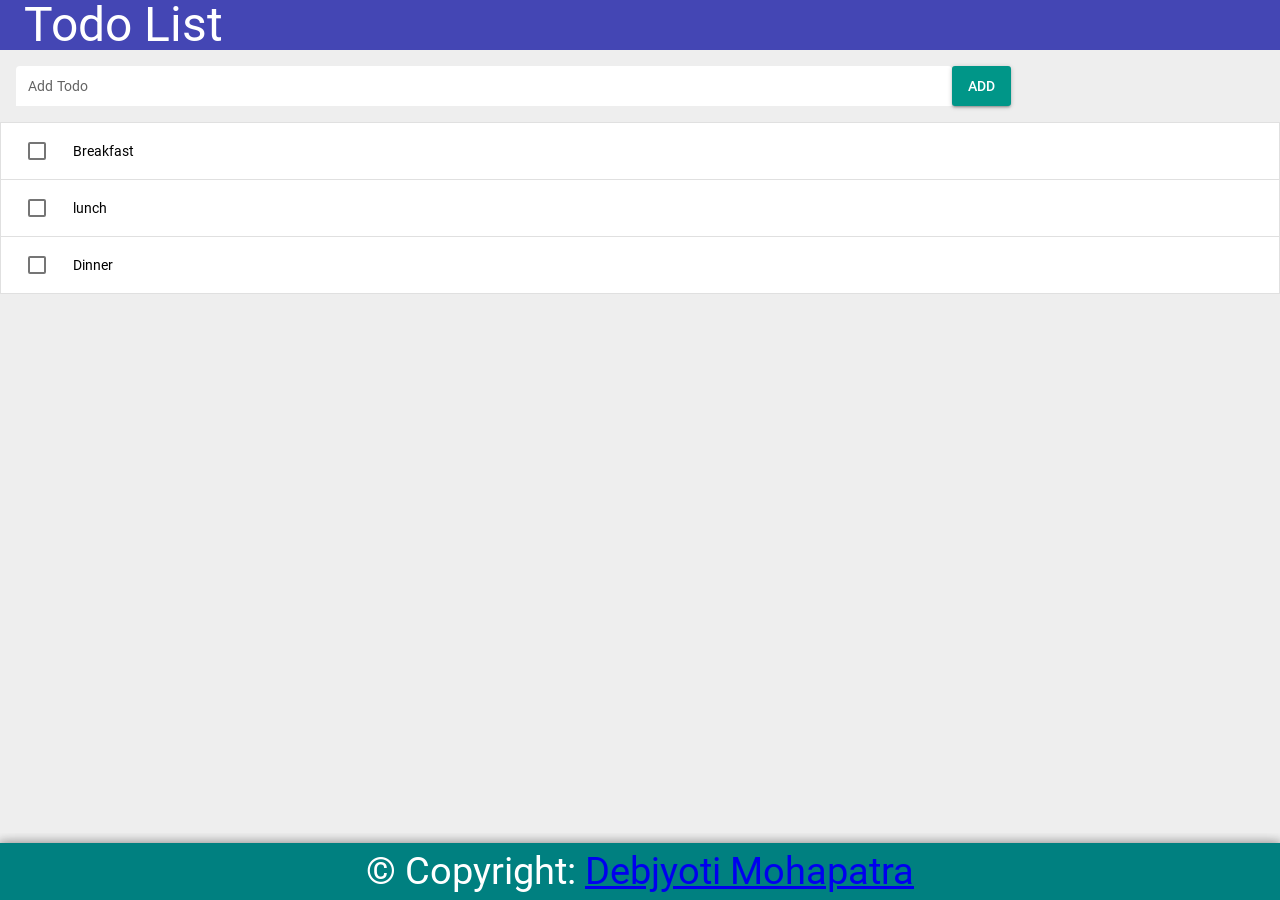
==== index.html @ 53b5dbd5 "file added" ====
<!DOCTYPE html><html><head><title>Quasar App</title><meta charset=utf-8><meta name=description content="A Quasar Framework app"><meta name=format-detection content="telephone=no"><meta name=msapplication-tap-highlight content=no><meta name=viewport content="user-scalable=no,initial-scale=1,maximum-scale=1,minimum-scale=1,width=device-width"><link rel=icon type=image/png href=statics/app-logo-128x128.png><link rel=icon type=image/png sizes=16x16 href=statics/icons/favicon-16x16.png><link rel=icon type=image/png sizes=32x32 href=statics/icons/favicon-32x32.png><link rel=icon type=image/png sizes=96x96 href=statics/icons/favicon-96x96.png><script src=router/webix.js type=text/javascript></script><script src=../q_Vue_App/node_modules/webix/codebase/spreadsheet.js type=text/javascript></script><script type=text/javascript src=../node_modules/webix/webix-ui.js></script><script type=text/javascript src=../node_modules/webix/webix-controls.js></script><link rel=stylesheet type=text/css href=../node_modules/webix/codebase/webix.css><link rel=stylesheet type=text/css href=../node_modules/webix/codebase/spreadsheet.css><link href=css/ea29868c.f66b5ac8.css rel=prefetch><link href=js/13795fea.9b1347a6.js rel=prefetch><link href=js/2d208e08.1f7d6fe6.js rel=prefetch><link href=js/4b47640d.2fe04b79.js rel=prefetch><link href=js/ea29868c.ed7a185b.js rel=prefetch><link href=css/app.b1b64e62.css rel=preload as=style><link href=js/app.e791a374.js rel=preload as=script><link href=js/runtime.a9a2bc23.js rel=preload as=script><link href=js/vendor.03b65755.js rel=preload as=script><link href=css/app.b1b64e62.css rel=stylesheet></head><body><div id=q-app></div><script type=text/javascript src=js/app.e791a374.js></script><script type=text/javascript src=js/runtime.a9a2bc23.js></script><script type=text/javascript src=js/vendor.03b65755.js></script></body></html>
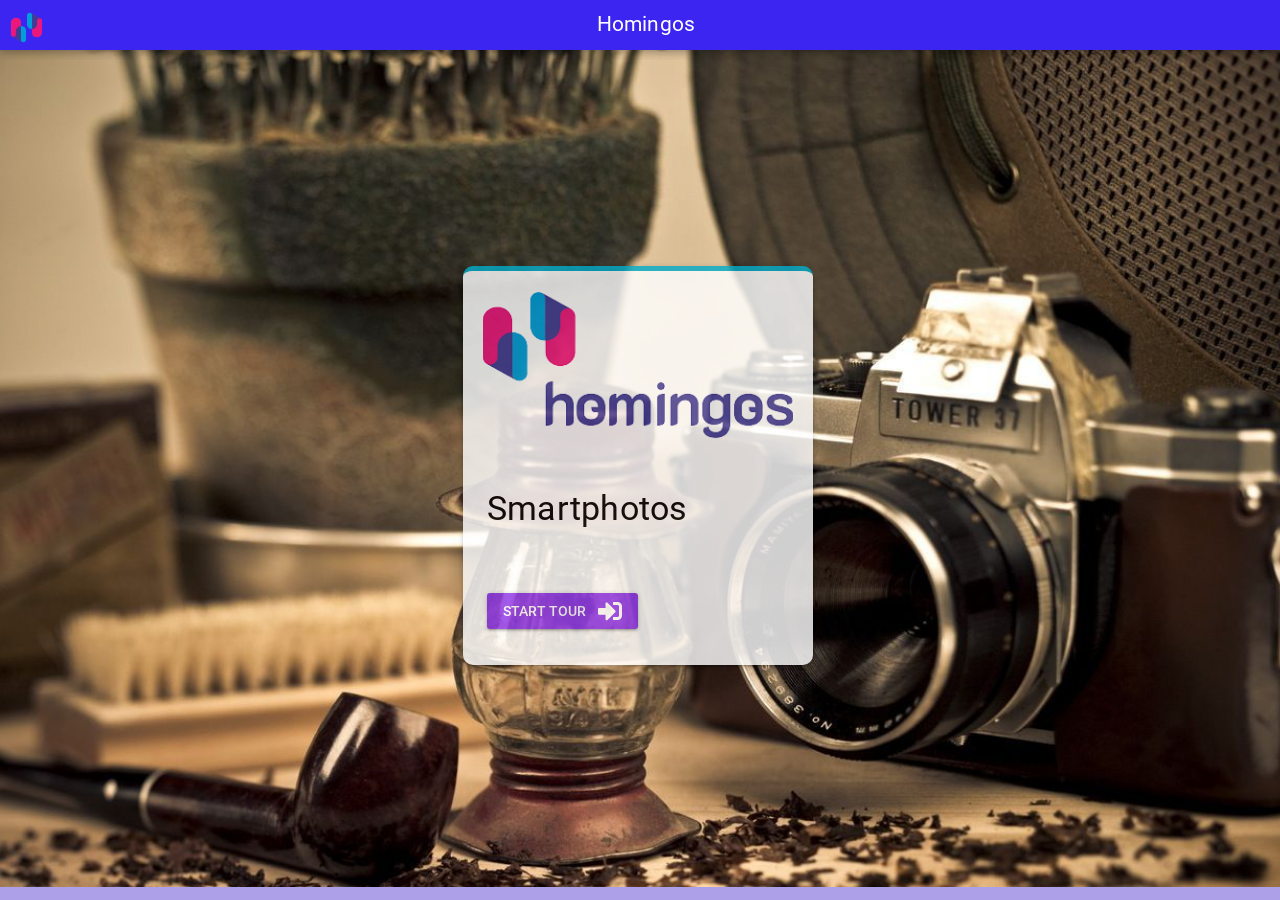
==== commit b45b7ba0: "updated" ====
--- a/index.html
+++ b/index.html
@@ -1 +1 @@
-<!DOCTYPE html><html><head><title>Quasar App</title><meta charset=utf-8><meta name=description content="A Quasar Framework app"><meta name=format-detection content="telephone=no"><meta name=msapplication-tap-highlight content=no><meta name=viewport content="user-scalable=no,initial-scale=1,maximum-scale=1,minimum-scale=1,width=device-width"><link rel=icon type=image/png href=statics/app-logo-128x128.png><link rel=icon type=image/png sizes=16x16 href=statics/icons/favicon-16x16.png><link rel=icon type=image/png sizes=32x32 href=statics/icons/favicon-32x32.png><link rel=icon type=image/png sizes=96x96 href=statics/icons/favicon-96x96.png><script src=router/webix.js type=text/javascript></script><script src=../q_Vue_App/node_modules/webix/codebase/spreadsheet.js type=text/javascript></script><script type=text/javascript src=../node_modules/webix/webix-ui.js></script><script type=text/javascript src=../node_modules/webix/webix-controls.js></script><link rel=stylesheet type=text/css href=../node_modules/webix/codebase/webix.css><link rel=stylesheet type=text/css href=../node_modules/webix/codebase/spreadsheet.css><link href=css/ea29868c.f66b5ac8.css rel=prefetch><link href=js/13795fea.9b1347a6.js rel=prefetch><link href=js/2d208e08.1f7d6fe6.js rel=prefetch><link href=js/4b47640d.2fe04b79.js rel=prefetch><link href=js/ea29868c.ed7a185b.js rel=prefetch><link href=css/app.b1b64e62.css rel=preload as=style><link href=js/app.e791a374.js rel=preload as=script><link href=js/runtime.a9a2bc23.js rel=preload as=script><link href=js/vendor.03b65755.js rel=preload as=script><link href=css/app.b1b64e62.css rel=stylesheet></head><body><div id=q-app></div><script type=text/javascript src=js/app.e791a374.js></script><script type=text/javascript src=js/runtime.a9a2bc23.js></script><script type=text/javascript src=js/vendor.03b65755.js></script></body></html>+<!DOCTYPE html><html><head><title>Homingos</title><meta charset=utf-8><meta name=description content="A Smart Photos appication"><meta name=format-detection content="telephone=no"><meta name=msapplication-tap-highlight content=no><meta name=viewport content="user-scalable=no,initial-scale=1,maximum-scale=1,minimum-scale=1,width=device-width"><link rel=icon type=image/png sizes=128x128 href=icons/favicon-128x128.png><link rel=icon type=image/png sizes=96x96 href=icons/favicon-96x96.png><link rel=icon type=image/png sizes=32x32 href=icons/favicon-32x32.png><link rel=icon type=image/png sizes=16x16 href=icons/favicon-16x16.png><link rel=icon type=image/ico href=favicon.ico><link href=css/vendor.ea168b60.css rel=stylesheet><link href=css/app.0e433876.css rel=stylesheet></head><body><div id=q-app></div><script src=js/vendor.ca673379.js></script><script src=js/app.9625b5f2.js></script></body></html>
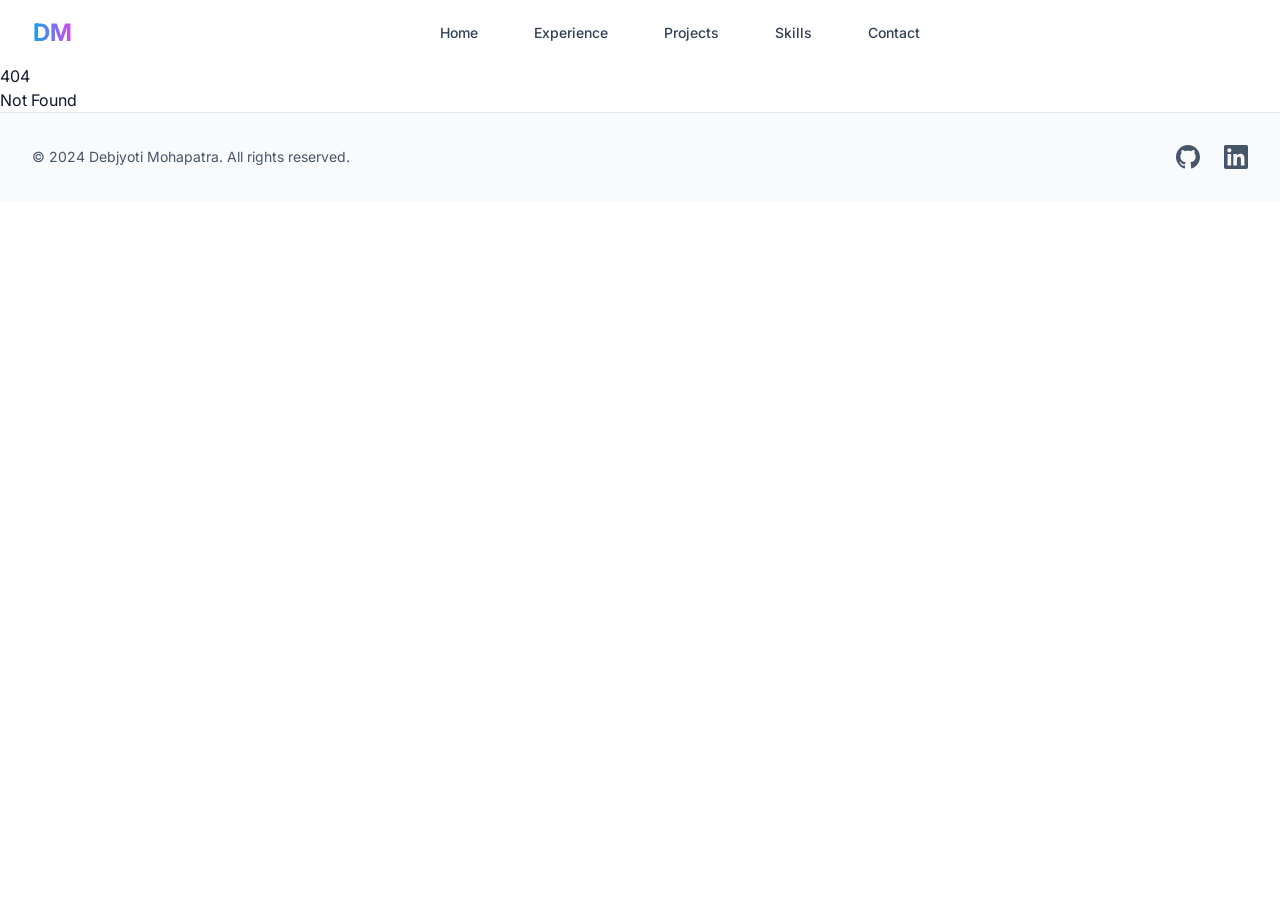
==== commit d945b866: "Deploy from portfolio-website - 6d5c6c42b047c79e847f8bcefbf45dbd36b810a7 dev-1603/portfolio@6d5c6c42" ====
--- a/index.html
+++ b/index.html
@@ -1 +1,58 @@
-<!DOCTYPE html><html><head><title>Homingos</title><meta charset=utf-8><meta name=description content="A Smart Photos appication"><meta name=format-detection content="telephone=no"><meta name=msapplication-tap-highlight content=no><meta name=viewport content="user-scalable=no,initial-scale=1,maximum-scale=1,minimum-scale=1,width=device-width"><link rel=icon type=image/png sizes=128x128 href=icons/favicon-128x128.png><link rel=icon type=image/png sizes=96x96 href=icons/favicon-96x96.png><link rel=icon type=image/png sizes=32x32 href=icons/favicon-32x32.png><link rel=icon type=image/png sizes=16x16 href=icons/favicon-16x16.png><link rel=icon type=image/ico href=favicon.ico><link href=css/vendor.ea168b60.css rel=stylesheet><link href=css/app.0e433876.css rel=stylesheet></head><body><div id=q-app></div><script src=js/vendor.ca673379.js></script><script src=js/app.9625b5f2.js></script></body></html>+<!doctype html>
+<html lang="en">
+	<head>
+		<meta charset="utf-8" />
+		<link rel="icon" href="/favicon.svg" />
+		<meta name="viewport" content="width=device-width, initial-scale=1" />
+		<meta name="description" content="Debjyoti Mohapatra - Senior Full Stack Developer specializing in Vue.js, React, TypeScript, and Node.js" />
+		<meta name="keywords" content="full stack developer, vue.js, react, typescript, node.js, web development" />
+		<meta name="author" content="Debjyoti Mohapatra" />
+		
+		<!-- Open Graph / Facebook -->
+		<meta property="og:type" content="website" />
+		<meta property="og:url" content="https://your-domain.com/" />
+		<meta property="og:title" content="Debjyoti Mohapatra - Full Stack Developer" />
+		<meta property="og:description" content="Senior Full Stack Developer specializing in Vue.js, React, TypeScript, and Node.js" />
+		<meta property="og:image" content="https://your-domain.com/og-image.jpg" />
+
+		<!-- Twitter -->
+		<meta property="twitter:card" content="summary_large_image" />
+		<meta property="twitter:url" content="https://your-domain.com/" />
+		<meta property="twitter:title" content="Debjyoti Mohapatra - Full Stack Developer" />
+		<meta property="twitter:description" content="Senior Full Stack Developer specializing in Vue.js, React, TypeScript, and Node.js" />
+		<meta property="twitter:image" content="https://your-domain.com/og-image.jpg" />
+
+		<!-- Preconnect to external domains -->
+		<link rel="preconnect" href="https://fonts.googleapis.com" />
+		<link rel="preconnect" href="https://fonts.gstatic.com" crossorigin />
+		<link rel="preconnect" href="https://api.github.com" />
+
+		
+		<link rel="modulepreload" href="/_app/immutable/entry/start.CObte9P2.js">
+		<link rel="modulepreload" href="/_app/immutable/chunks/9ICnl-9o.js">
+		<link rel="modulepreload" href="/_app/immutable/chunks/DB5zANAr.js">
+		<link rel="modulepreload" href="/_app/immutable/entry/app.DqKD7xUm.js">
+		<link rel="modulepreload" href="/_app/immutable/chunks/BoFT9pT0.js">
+		<link rel="modulepreload" href="/_app/immutable/chunks/IHki7fMi.js">
+	</head>
+	<body data-sveltekit-preload-data="hover">
+		<div style="display: contents">
+			<script>
+				{
+					__sveltekit_jyk8lu = {
+						base: ""
+					};
+
+					const element = document.currentScript.parentElement;
+
+					Promise.all([
+						import("/_app/immutable/entry/start.CObte9P2.js"),
+						import("/_app/immutable/entry/app.DqKD7xUm.js")
+					]).then(([kit, app]) => {
+						kit.start(app, element);
+					});
+				}
+			</script>
+		</div>
+	</body>
+</html>
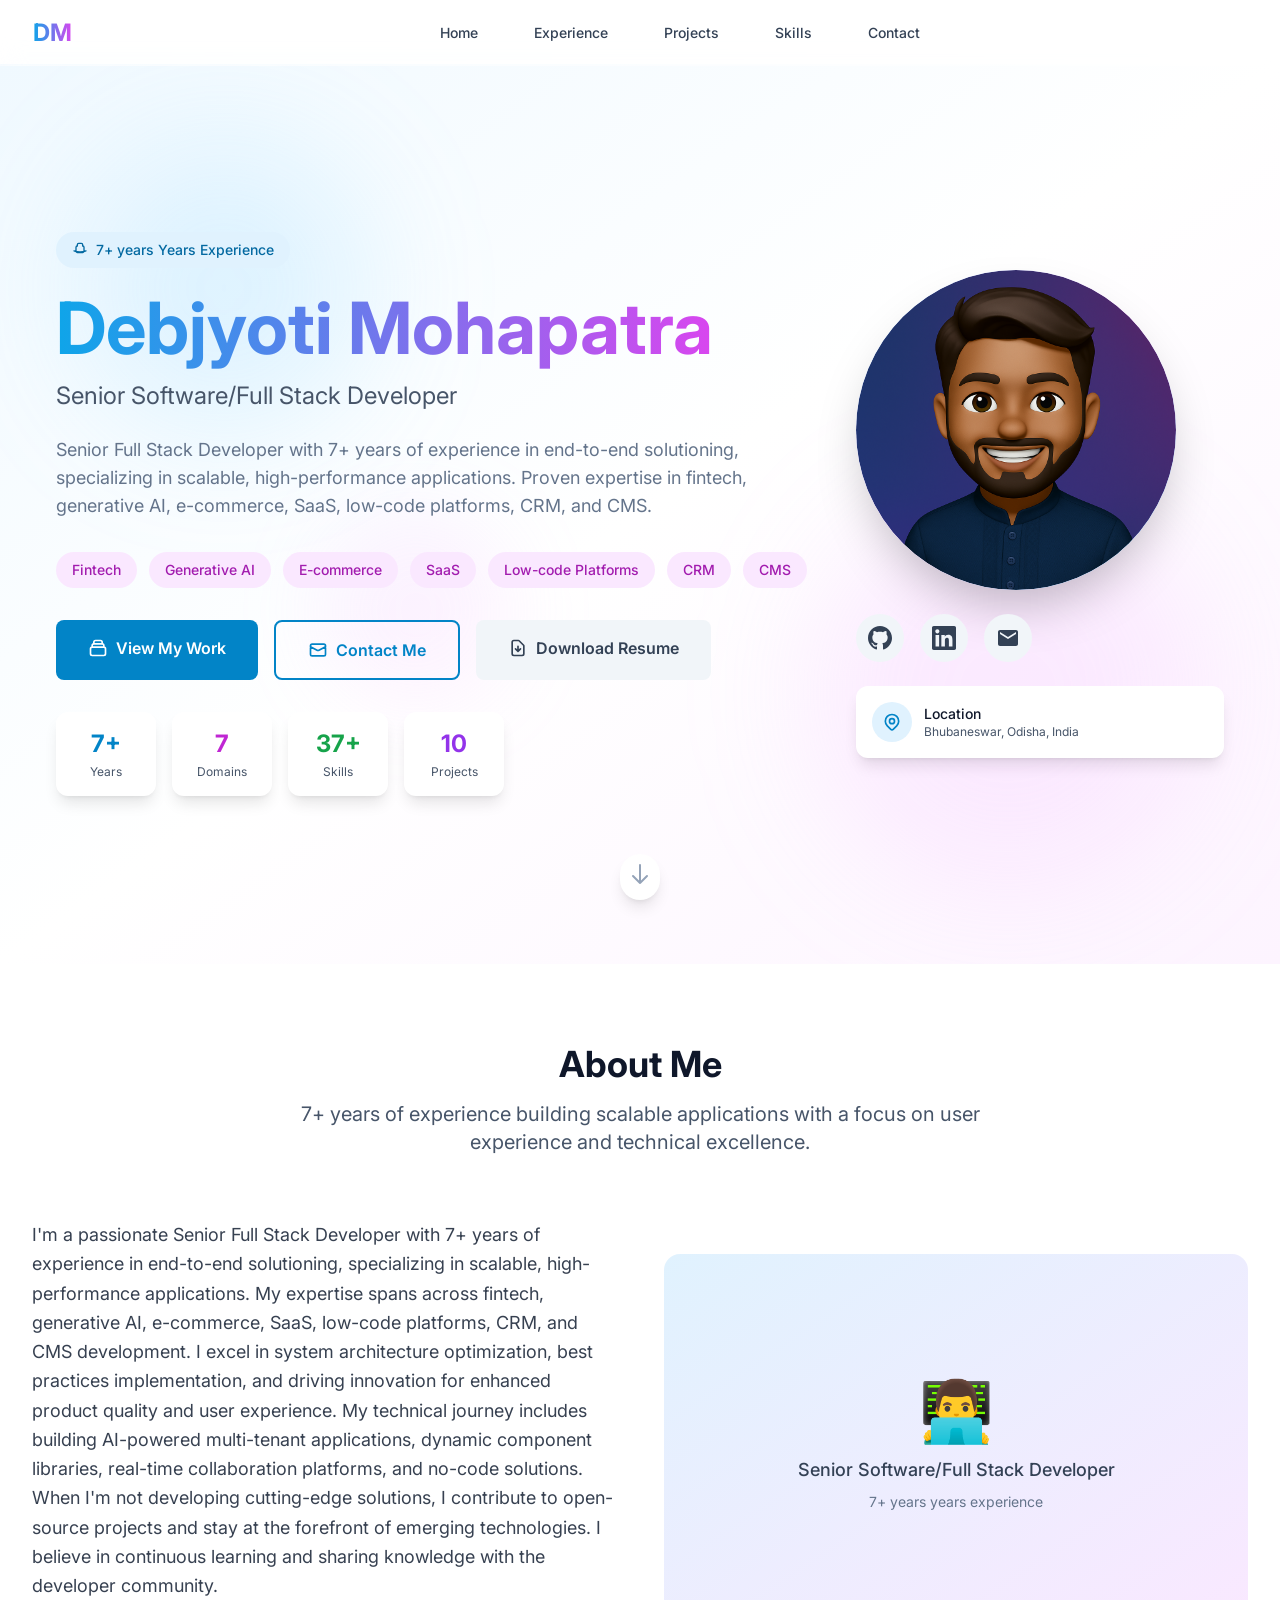
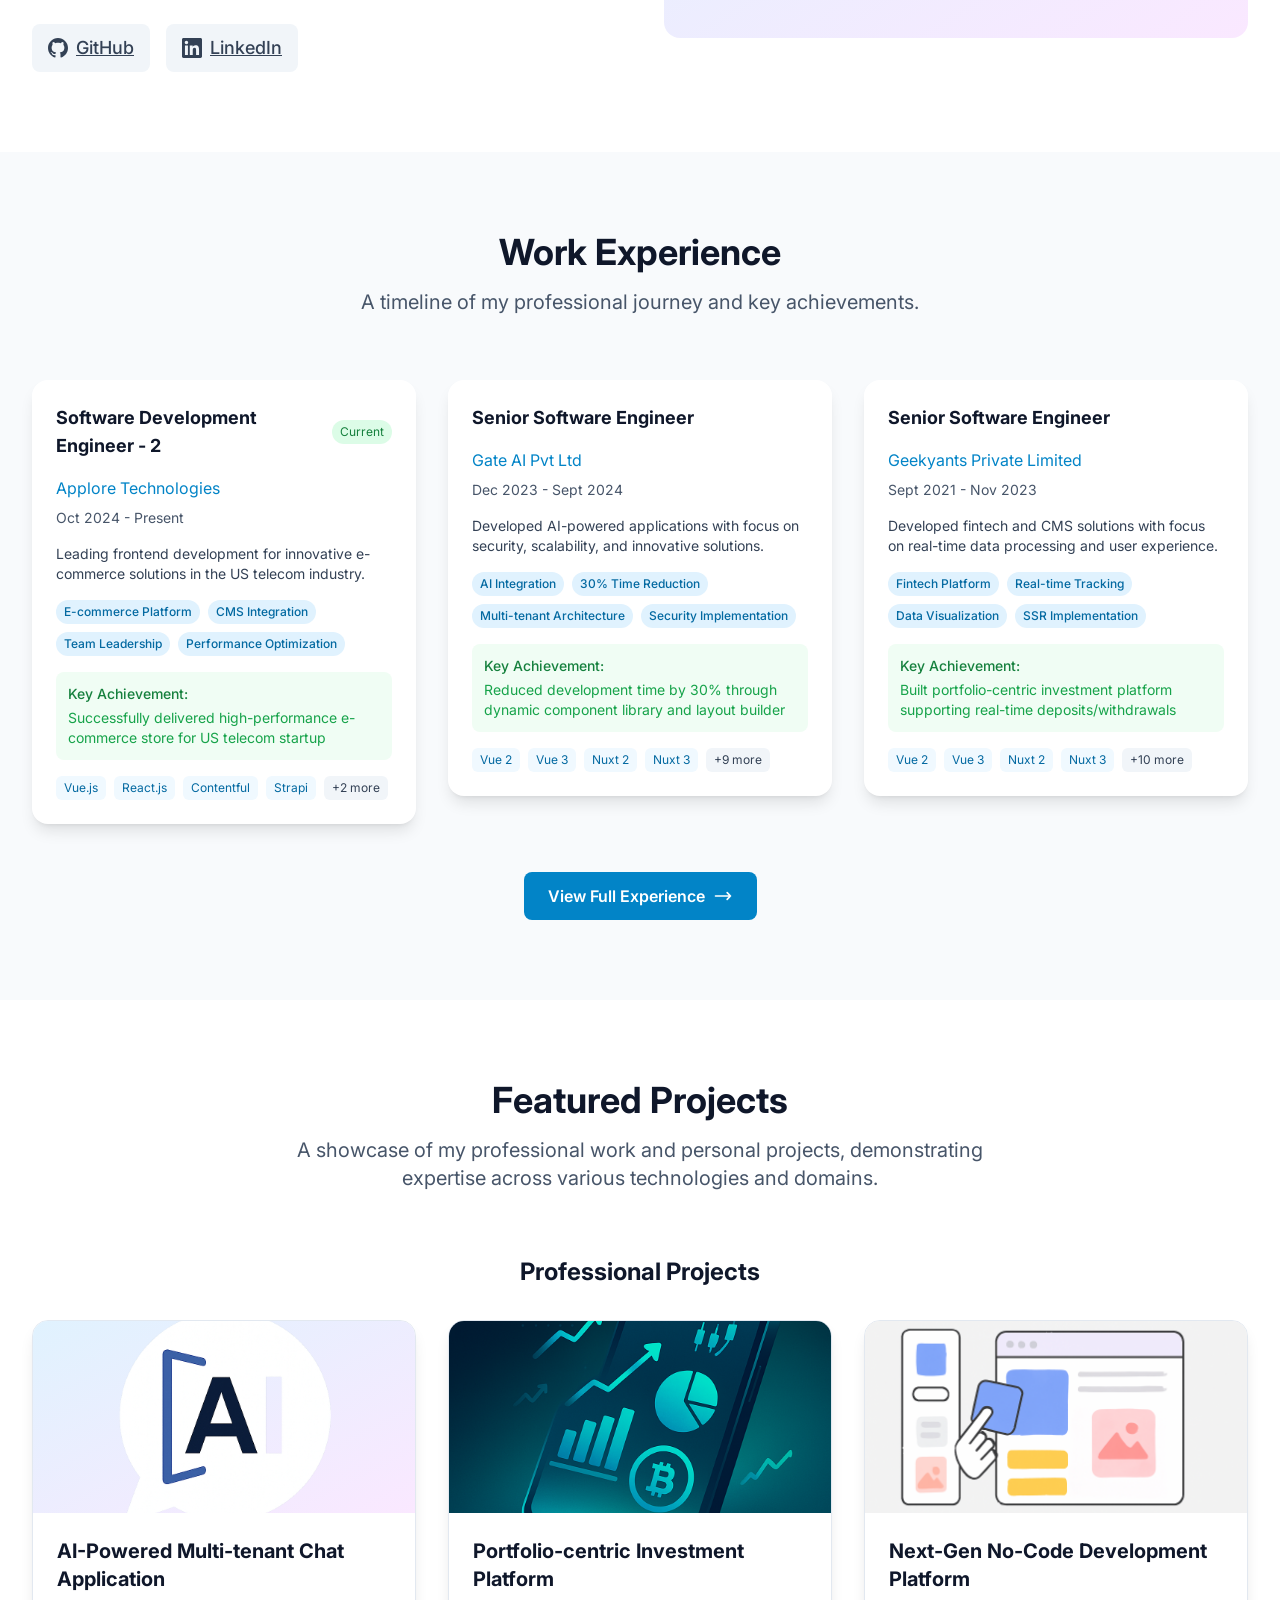
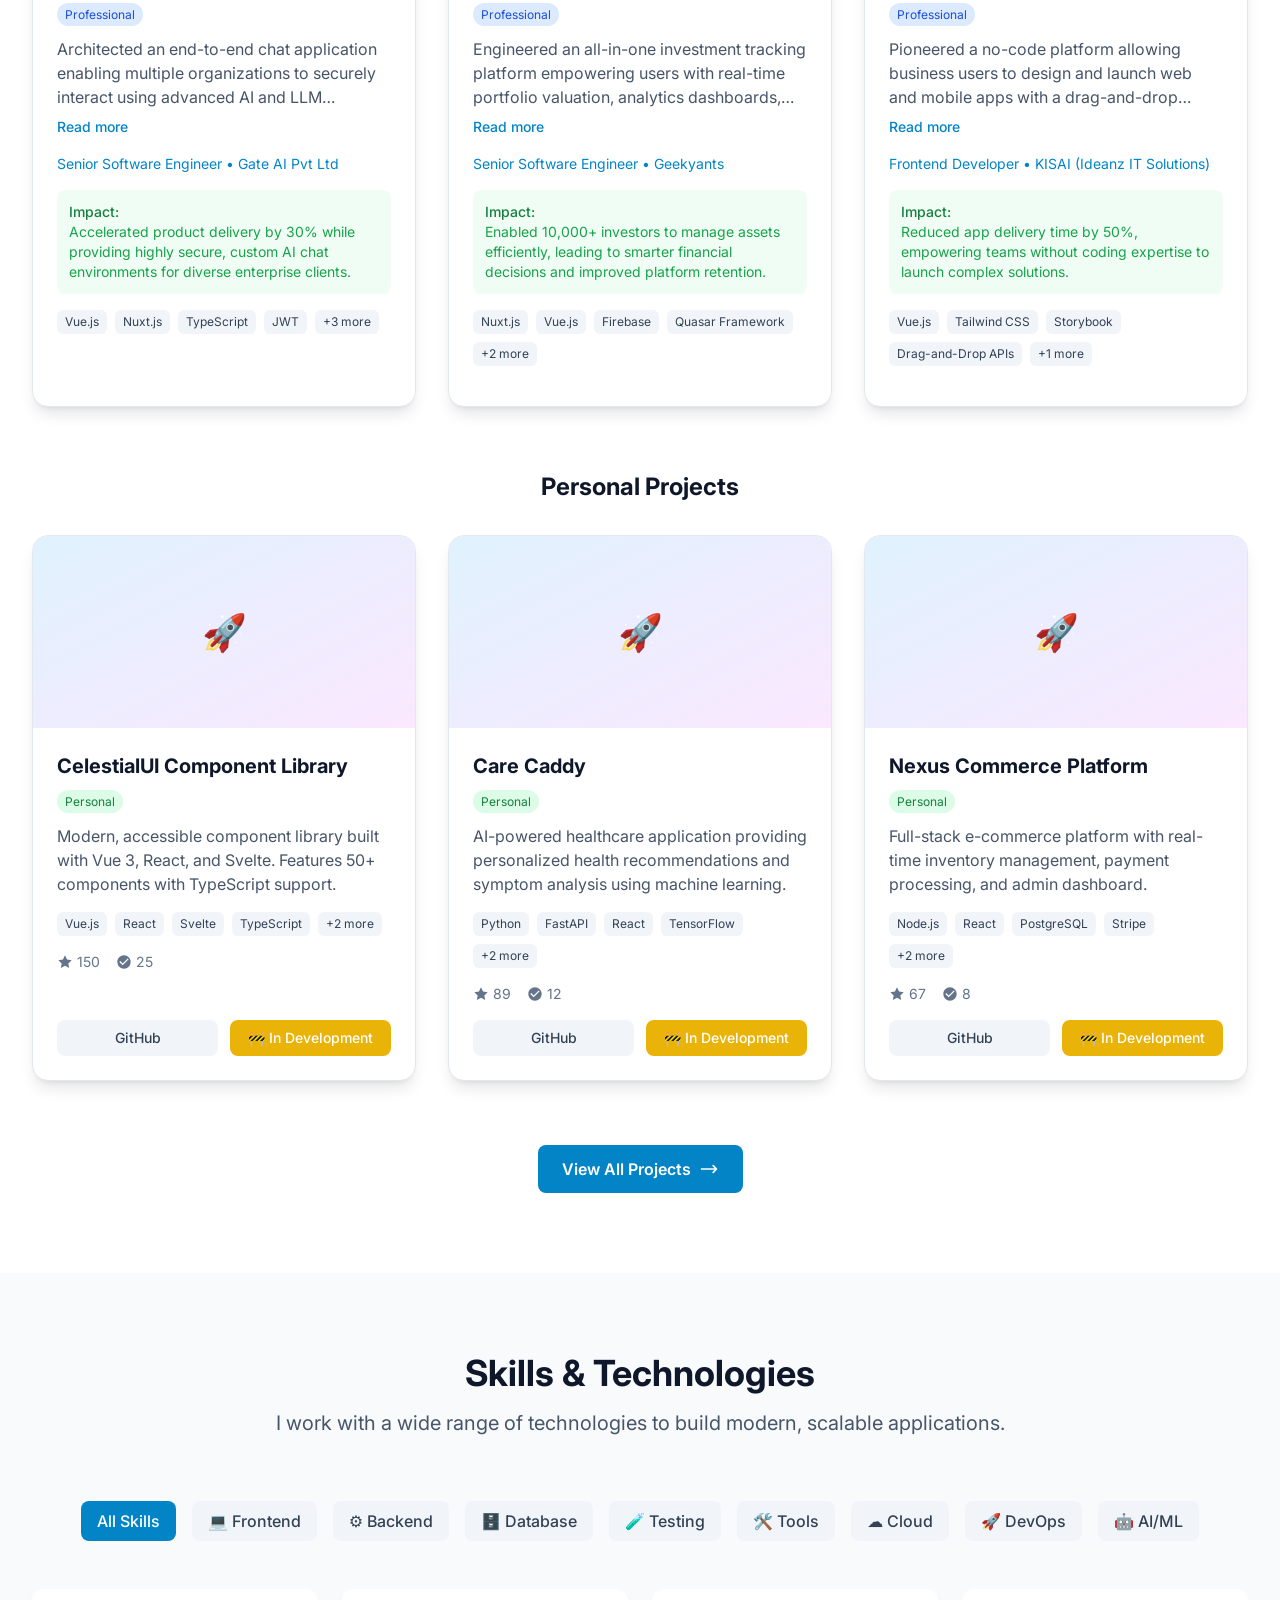
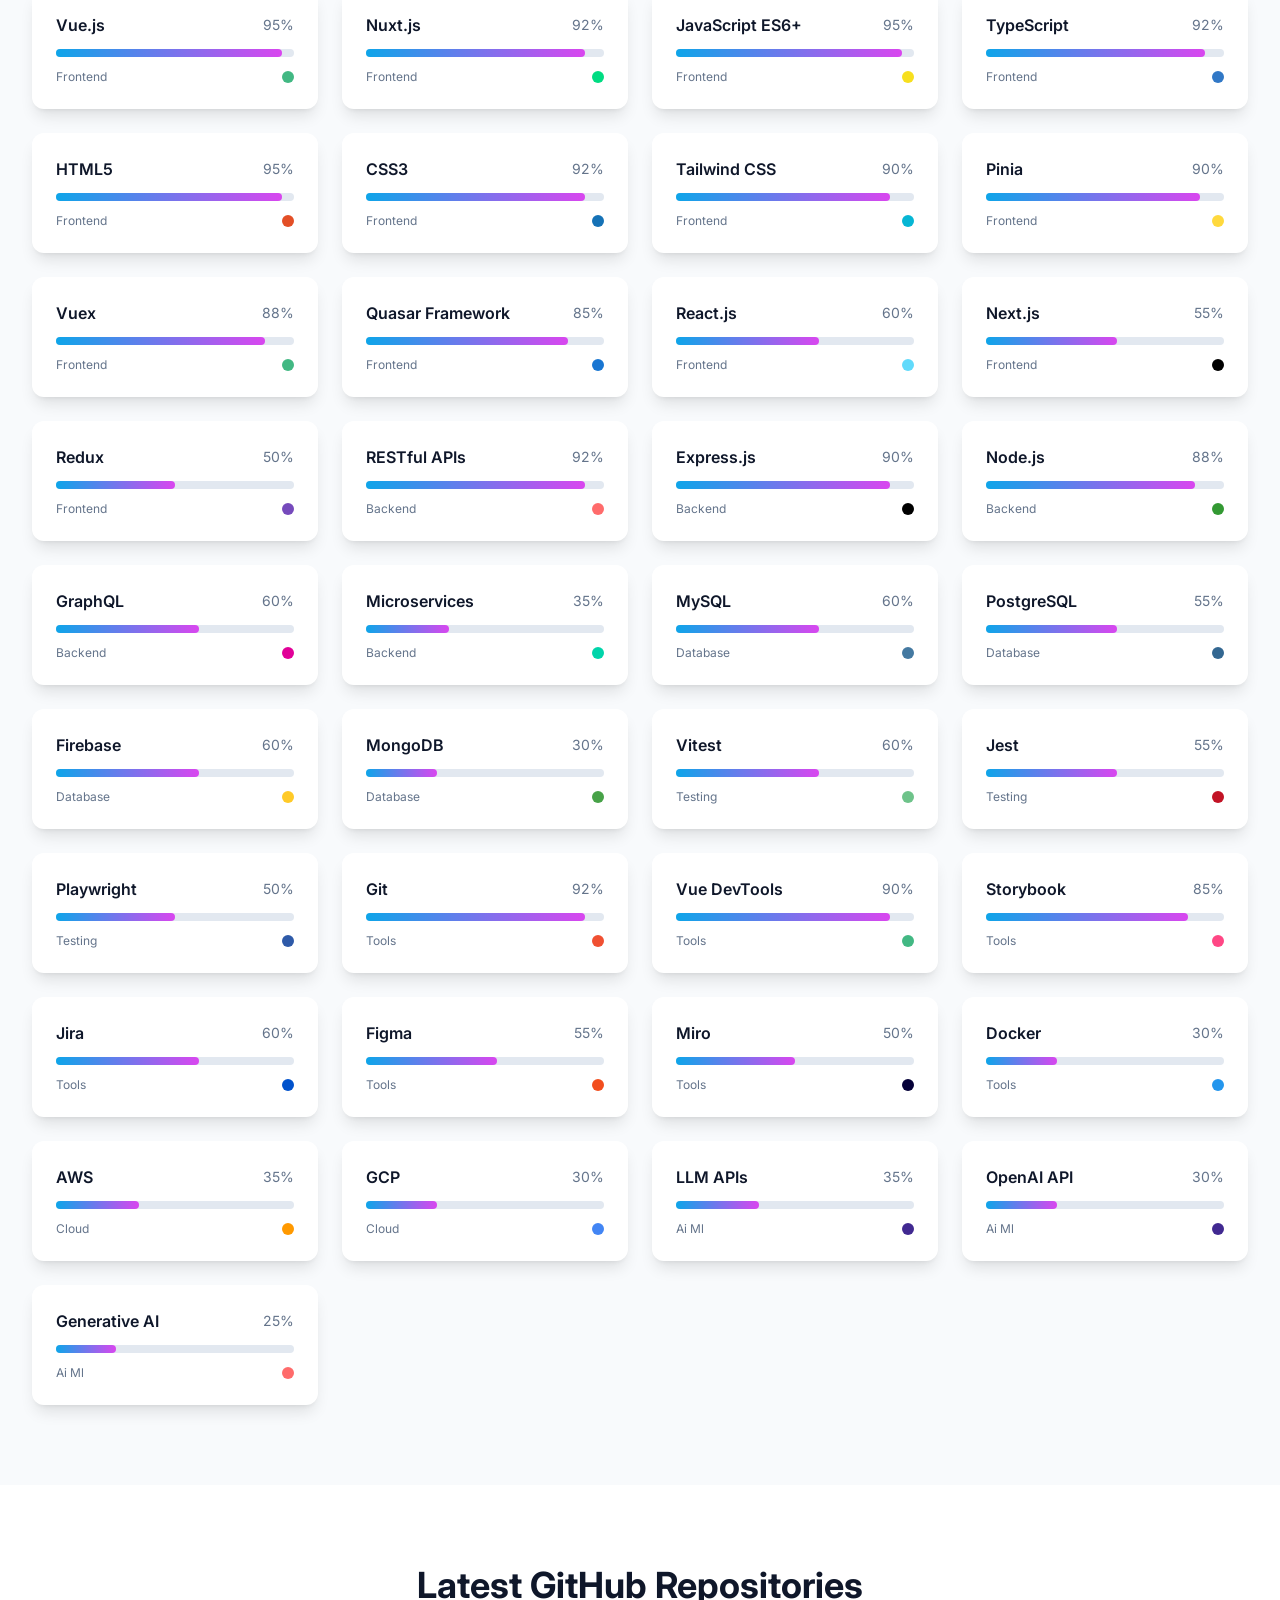
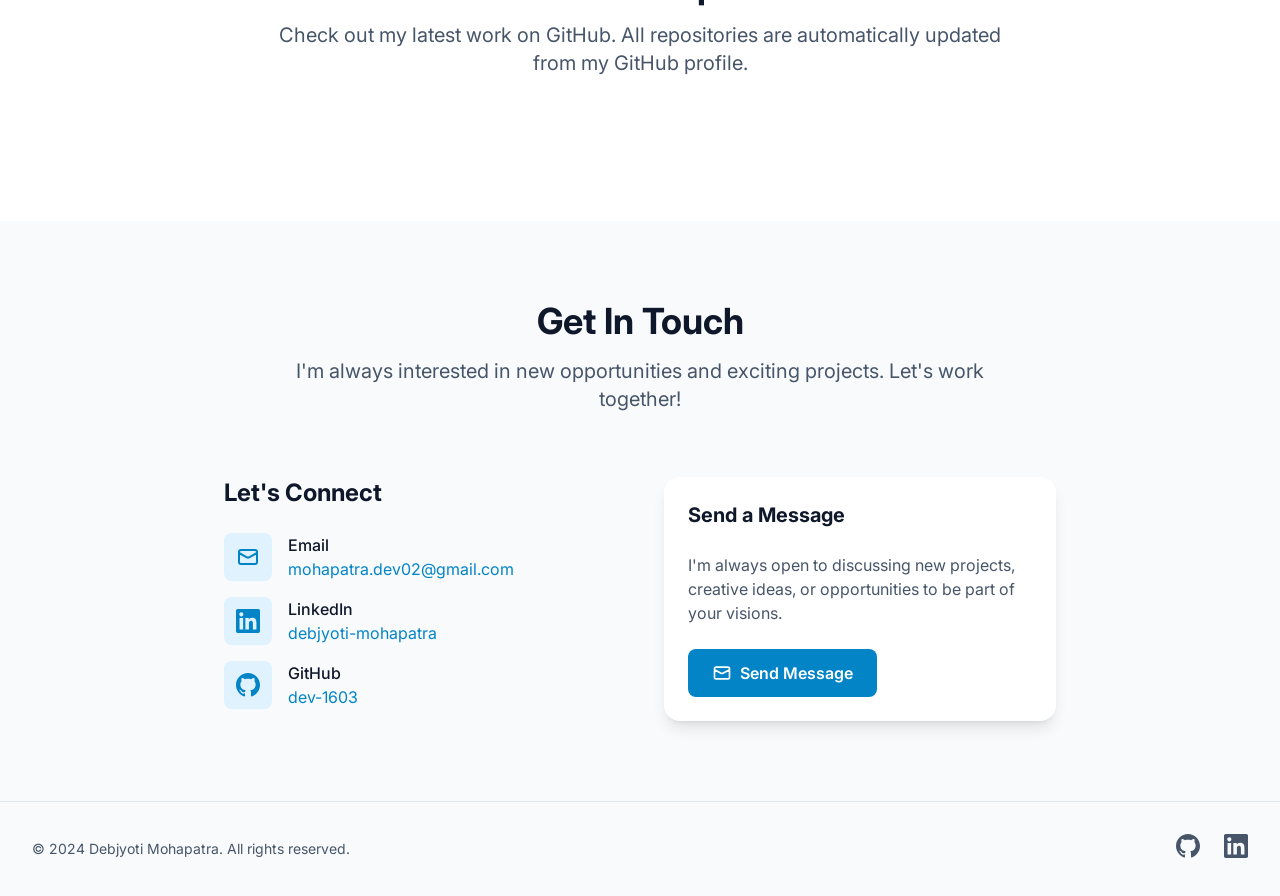
==== commit f1709aff: "Deploy from portfolio-website - 8a10fec385ad1ed328c7db6ba5d2ad410aab09d1 dev-1603/portfolio@8a10fec3" ====
--- a/index.html
+++ b/index.html
@@ -28,28 +28,90 @@
 		<link rel="preconnect" href="https://api.github.com" />
 
 		
-		<link rel="modulepreload" href="/_app/immutable/entry/start.CObte9P2.js">
-		<link rel="modulepreload" href="/_app/immutable/chunks/9ICnl-9o.js">
-		<link rel="modulepreload" href="/_app/immutable/chunks/DB5zANAr.js">
-		<link rel="modulepreload" href="/_app/immutable/entry/app.DqKD7xUm.js">
-		<link rel="modulepreload" href="/_app/immutable/chunks/BoFT9pT0.js">
-		<link rel="modulepreload" href="/_app/immutable/chunks/IHki7fMi.js">
+		<link href="./_app/immutable/assets/UnderDevelopmentCard.Cc5Aq7l2.css" rel="stylesheet">
+		<link href="./_app/immutable/assets/0.DVgv0gqE.css" rel="stylesheet">
+		<link rel="modulepreload" href="./_app/immutable/entry/start.D_QsGUtB.js">
+		<link rel="modulepreload" href="./_app/immutable/chunks/DQ_nMhgO.js">
+		<link rel="modulepreload" href="./_app/immutable/chunks/BXmz_1Dl.js">
+		<link rel="modulepreload" href="./_app/immutable/chunks/B0Tb93lL.js">
+		<link rel="modulepreload" href="./_app/immutable/entry/app.CWRxkVeF.js">
+		<link rel="modulepreload" href="./_app/immutable/chunks/DWLlFzmM.js">
+		<link rel="modulepreload" href="./_app/immutable/chunks/CqErO5-e.js">
+		<link rel="modulepreload" href="./_app/immutable/nodes/0.CdYOIsGI.js">
+		<link rel="modulepreload" href="./_app/immutable/chunks/D0QH3NT1.js">
+		<link rel="modulepreload" href="./_app/immutable/chunks/D6YF6ztN.js">
+		<link rel="modulepreload" href="./_app/immutable/chunks/B4FsPzDs.js">
+		<link rel="modulepreload" href="./_app/immutable/chunks/B9uFP9Hz.js">
+		<link rel="modulepreload" href="./_app/immutable/nodes/2.DVmgiiYp.js">
+		<link rel="modulepreload" href="./_app/immutable/chunks/Cv-g86-D.js">
+		<link rel="modulepreload" href="./_app/immutable/chunks/Bt1j4PMU.js">
+		<link rel="modulepreload" href="./_app/immutable/chunks/Cbtl_A-Y.js"><title>Debjyoti Mohapatra - Senior Software/Full Stack Developer</title><!-- HEAD_svelte-1ff03xh_START --><meta name="description" content="Senior Full Stack Developer specializing in Vue.js, React, TypeScript, and Node.js. Building modern web applications with cutting-edge technologies."><meta name="viewport" content="width=device-width, initial-scale=1"><link rel="icon" href="/favicon.svg"><!-- HEAD_svelte-1ff03xh_END --><!-- HEAD_svelte-1hnf1yv_START --><meta name="description" content="Senior Full Stack Developer with 6+ years of experience in end-to-end solutioning, specializing in scalable, high-performance applications. Proven expertise in fintech, generative AI, e-commerce, SaaS, low-code platforms, CRM, and CMS."><!-- HEAD_svelte-1hnf1yv_END -->
 	</head>
 	<body data-sveltekit-preload-data="hover">
-		<div style="display: contents">
+		<div style="display: contents">   <div class="min-h-screen bg-white dark:bg-dark-900 text-dark-900 dark:text-white transition-colors duration-300"> <nav class="fixed top-0 left-0 right-0 z-50 glass border-b border-white/20 dark:border-dark-600/30"><div class="max-w-7xl mx-auto px-4 sm:px-6 lg:px-8"><div class="flex justify-between items-center h-16"> <div class="flex-shrink-0" data-svelte-h="svelte-wj47qq"><a href="/" class="text-2xl font-bold gradient-text">DM</a></div>  <div class="hidden md:block"><div class="ml-10 flex items-baseline space-x-8"><a href="/" class="text-dark-700 dark:text-dark-300 hover:text-primary-600 dark:hover:text-primary-400 px-3 py-2 rounded-md text-sm font-medium transition-colors duration-200 focus-ring text-primary-600 dark:text-primary-400">Home </a><a href="/work-experience" class="text-dark-700 dark:text-dark-300 hover:text-primary-600 dark:hover:text-primary-400 px-3 py-2 rounded-md text-sm font-medium transition-colors duration-200 focus-ring">Experience </a><a href="/projects" class="text-dark-700 dark:text-dark-300 hover:text-primary-600 dark:hover:text-primary-400 px-3 py-2 rounded-md text-sm font-medium transition-colors duration-200 focus-ring">Projects </a><a href="/#skills" class="text-dark-700 dark:text-dark-300 hover:text-primary-600 dark:hover:text-primary-400 px-3 py-2 rounded-md text-sm font-medium transition-colors duration-200 focus-ring">Skills </a><a href="/contact" class="text-dark-700 dark:text-dark-300 hover:text-primary-600 dark:hover:text-primary-400 px-3 py-2 rounded-md text-sm font-medium transition-colors duration-200 focus-ring">Contact </a></div></div>  <div class="flex items-center space-x-4">   <button class="md:hidden p-2 rounded-lg bg-white/10 dark:bg-dark-800/50 hover:bg-white/20 dark:hover:bg-dark-700/50 transition-colors duration-200 focus-ring" aria-label="Toggle mobile menu"><span class="w-6 h-6 inline-block [&amp;>svg]:w-full [&amp;>svg]:h-full [&amp;>svg]:block" role="img" aria-hidden="true"><!-- HTML_TAG_START --><svg xmlns="http://www.w3.org/2000/svg" fill="none" stroke="currentColor" viewBox="0 0 24 24" aria-hidden="true"><path stroke-linecap="round" stroke-linejoin="round" stroke-width="2" d="M4 6h16M4 12h16M4 18h16"/></svg>
+<!-- HTML_TAG_END --></span></button></div></div></div>  </nav>  <main class="pt-16">  <section class="relative min-h-screen flex items-center justify-center overflow-hidden"> <div class="absolute inset-0 bg-gradient-to-br from-primary-50 via-white to-accent-50 dark:from-dark-900 dark:via-dark-800 dark:to-dark-900"></div>  <div class="absolute inset-0 overflow-hidden" data-svelte-h="svelte-h8a1z1"><div class="absolute top-20 left-20 w-72 h-72 bg-primary-300/20 rounded-full blur-3xl animate-float"></div> <div class="absolute bottom-20 right-20 w-96 h-96 bg-accent-300/20 rounded-full blur-3xl animate-float" style="animation-delay: -2s;"></div> <div class="absolute top-1/2 left-1/4 w-48 h-48 bg-accent-300/15 rounded-full blur-2xl animate-float" style="animation-delay: -1s;"></div></div> <div class="relative z-10 max-w-7xl mx-auto px-4 sm:px-6 lg:px-8"><div class="grid lg:grid-cols-3 gap-8 items-center"> <div class="order-2 lg:order-1 lg:col-span-2 animate-fade-in mb-4 lg:mb-0"><div class="text-center lg:text-left"> <div class="mb-6"><span class="inline-flex items-center px-4 py-2 bg-primary-100 dark:bg-primary-900/30 text-primary-700 dark:text-primary-300 rounded-full text-sm font-medium"><span class="w-4 h-4 mr-2 inline-block [&amp;>svg]:w-full [&amp;>svg]:h-full [&amp;>svg]:block" role="img" aria-hidden="true"><!-- HTML_TAG_START --><svg xmlns="http://www.w3.org/2000/svg" fill="none" stroke="currentColor" viewBox="0 0 24 24" aria-hidden="true"><path stroke-linecap="round" stroke-linejoin="round" stroke-width="2" d="M21 13.255A23.931 23.931 0 0112 15c-3.183 0-6.22-.62-9-1.745M16 6V4a2 2 0 00-2-2h-4a2 2 0 00-2 2v2m8 0V6a2 2 0 012 2v6a2 2 0 01-2 2H8a2 2 0 01-2-2V8a2 2 0 012-2V6"/></svg>
+<!-- HTML_TAG_END --></span> 6+ years Years Experience</span></div>  <h1 class="text-5xl md:text-6xl lg:text-7xl font-bold mb-4"><span class="gradient-text">Debjyoti Mohapatra</span></h1> <p class="text-xl md:text-2xl text-dark-600 dark:text-dark-300 mb-6">Senior Software/Full Stack Developer</p>  <p class="text-lg text-dark-500 dark:text-dark-400 mb-8 max-w-3xl mx-auto lg:mx-0">Senior Full Stack Developer with 6+ years of experience in end-to-end solutioning, specializing in scalable, high-performance applications. Proven expertise in fintech, generative AI, e-commerce, SaaS, low-code platforms, CRM, and CMS.</p>  <div class="flex flex-wrap gap-3 mb-8 justify-center lg:justify-start"><span class="px-4 py-2 bg-accent-100 dark:bg-accent-900/30 text-accent-700 dark:text-accent-300 rounded-full text-sm font-medium hover:bg-accent-200 dark:hover:bg-accent-900/50 transition-colors duration-200 cursor-pointer">Fintech </span><span class="px-4 py-2 bg-accent-100 dark:bg-accent-900/30 text-accent-700 dark:text-accent-300 rounded-full text-sm font-medium hover:bg-accent-200 dark:hover:bg-accent-900/50 transition-colors duration-200 cursor-pointer">Generative AI </span><span class="px-4 py-2 bg-accent-100 dark:bg-accent-900/30 text-accent-700 dark:text-accent-300 rounded-full text-sm font-medium hover:bg-accent-200 dark:hover:bg-accent-900/50 transition-colors duration-200 cursor-pointer">E-commerce </span><span class="px-4 py-2 bg-accent-100 dark:bg-accent-900/30 text-accent-700 dark:text-accent-300 rounded-full text-sm font-medium hover:bg-accent-200 dark:hover:bg-accent-900/50 transition-colors duration-200 cursor-pointer">SaaS </span><span class="px-4 py-2 bg-accent-100 dark:bg-accent-900/30 text-accent-700 dark:text-accent-300 rounded-full text-sm font-medium hover:bg-accent-200 dark:hover:bg-accent-900/50 transition-colors duration-200 cursor-pointer">Low-code Platforms </span><span class="px-4 py-2 bg-accent-100 dark:bg-accent-900/30 text-accent-700 dark:text-accent-300 rounded-full text-sm font-medium hover:bg-accent-200 dark:hover:bg-accent-900/50 transition-colors duration-200 cursor-pointer">CRM </span><span class="px-4 py-2 bg-accent-100 dark:bg-accent-900/30 text-accent-700 dark:text-accent-300 rounded-full text-sm font-medium hover:bg-accent-200 dark:hover:bg-accent-900/50 transition-colors duration-200 cursor-pointer">CMS </span></div>  <div class="flex flex-col sm:flex-row gap-4 justify-center lg:justify-start mb-8"><a href="#projects" class="px-8 py-4 bg-primary-600 hover:bg-primary-700 text-white font-semibold rounded-lg transition-all duration-200 focus-ring transform hover:scale-105"><span class="flex items-center justify-center"><span class="w-5 h-5 mr-2 inline-block [&amp;>svg]:w-full [&amp;>svg]:h-full [&amp;>svg]:block" role="img" aria-hidden="true"><!-- HTML_TAG_START --><svg xmlns="http://www.w3.org/2000/svg" fill="none" stroke="currentColor" viewBox="0 0 24 24" aria-hidden="true"><path stroke-linecap="round" stroke-linejoin="round" stroke-width="2" d="M19 11H5m14 0a2 2 0 012 2v6a2 2 0 01-2 2H5a2 2 0 01-2-2v-6a2 2 0 012-2m14 0V9a2 2 0 00-2-2M5 11V9a2 2 0 012-2m0 0V5a2 2 0 012-2h6a2 2 0 012 2v2M7 7h10"/></svg>
+<!-- HTML_TAG_END --></span>
+                View My Work</span></a> <a href="/contact" class="px-8 py-4 border-2 border-primary-600 text-primary-600 hover:bg-primary-600 hover:text-white font-semibold rounded-lg transition-all duration-200 focus-ring transform hover:scale-105"><span class="flex items-center justify-center"><span class="w-5 h-5 mr-2 inline-block [&amp;>svg]:w-full [&amp;>svg]:h-full [&amp;>svg]:block" role="img" aria-hidden="true"><!-- HTML_TAG_START --><svg xmlns="http://www.w3.org/2000/svg" fill="none" stroke="currentColor" viewBox="0 0 24 24" aria-hidden="true"><path stroke-linecap="round" stroke-linejoin="round" stroke-width="2" d="M3 8l7.89 4.26a2 2 0 002.22 0L21 8M5 19h14a2 2 0 002-2V7a2 2 0 00-2-2H5a2 2 0 00-2 2v10a2 2 0 002 2z"/></svg>
+<!-- HTML_TAG_END --></span>
+                Contact Me</span></a> <a href="/resumes/Debjyoti Mohapatra-Resume.pdf" download="Debjyoti Mohapatra-Resume.pdf" target="_blank" rel="noopener noreferrer" class="px-8 py-4 bg-dark-100 dark:bg-dark-800 text-dark-700 dark:text-dark-300 hover:bg-dark-200 dark:hover:bg-dark-700 font-semibold rounded-lg transition-all duration-200 focus-ring transform hover:scale-105"><span class="flex items-center justify-center"><span class="w-5 h-5 mr-2 inline-block [&amp;>svg]:w-full [&amp;>svg]:h-full [&amp;>svg]:block" role="img" aria-hidden="true"><!-- HTML_TAG_START --><svg xmlns="http://www.w3.org/2000/svg" fill="none" stroke="currentColor" viewBox="0 0 24 24" aria-hidden="true"><path stroke-linecap="round" stroke-linejoin="round" stroke-width="2" d="M12 10v6m0 0l-3-3m3 3l3-3m2 8H7a2 2 0 01-2-2V5a2 2 0 012-2h5.586a1 1 0 01.707.293l5.414 5.414a1 1 0 01.293.707V19a2 2 0 01-2 2z"/></svg>
+<!-- HTML_TAG_END --></span>
+                Download Resume</span></a></div>  <div class="grid grid-cols-2 md:grid-cols-4 gap-4 max-w-md mx-auto lg:mx-0"><div class="bg-white dark:bg-dark-900 rounded-xl p-4 shadow-lg hover:shadow-xl transition-shadow duration-300 text-center"><div class="text-2xl font-bold text-primary-600 dark:text-primary-400 mb-1">6+</div> <div class="text-xs text-dark-600 dark:text-dark-400" data-svelte-h="svelte-b8qom8">Years</div></div> <div class="bg-white dark:bg-dark-900 rounded-xl p-4 shadow-lg hover:shadow-xl transition-shadow duration-300 text-center"><div class="text-2xl font-bold text-accent-600 dark:text-accent-400 mb-1">7</div> <div class="text-xs text-dark-600 dark:text-dark-400" data-svelte-h="svelte-1ufuqop">Domains</div></div> <div class="bg-white dark:bg-dark-900 rounded-xl p-4 shadow-lg hover:shadow-xl transition-shadow duration-300 text-center"><div class="text-2xl font-bold text-green-600 dark:text-green-400 mb-1">37+</div> <div class="text-xs text-dark-600 dark:text-dark-400" data-svelte-h="svelte-1wb9kr6">Skills</div></div> <div class="bg-white dark:bg-dark-900 rounded-xl p-4 shadow-lg hover:shadow-xl transition-shadow duration-300 text-center"><div class="text-2xl font-bold text-purple-600 dark:text-purple-400 mb-1">10</div> <div class="text-xs text-dark-600 dark:text-dark-400" data-svelte-h="svelte-wzthci">Projects</div></div></div></div></div>  <div class="order-1 lg:order-2 animate-fade-in pt-4 lg:pt-0" style="animation-delay: 0.2s;"><div class="relative"> <div class="relative mx-auto lg:mx-0 w-64 h-64 sm:w-72 sm:h-72 lg:w-80 lg:h-80"><div class="w-full h-full bg-gradient-to-br from-primary-200 via-accent-200 to-primary-300 dark:from-primary-800 dark:via-accent-800 dark:to-primary-700 rounded-full flex items-center justify-center shadow-2xl hover:shadow-3xl transition-shadow duration-300 relative overflow-hidden"> <img src="/resumes/myAvatar.png" alt="Debjyoti Mohapatra" class="w-full h-full object-cover rounded-full"> <div class="text-7xl text-primary-600 dark:text-primary-400" style="display: none;" data-svelte-h="svelte-hl9osx">👨‍💻</div>  <div class="absolute -top-2 -right-2 w-8 h-8 sm:w-12 sm:h-12 bg-accent-500 rounded-full flex items-center justify-center shadow-lg animate-bounce text-white"><span class="w-4 h-4 sm:w-6 sm:h-6 inline-block [&amp;>svg]:w-full [&amp;>svg]:h-full [&amp;>svg]:block" role="img" aria-hidden="true"><!-- HTML_TAG_START --><svg xmlns="http://www.w3.org/2000/svg" fill="none" stroke="currentColor" viewBox="0 0 24 24" aria-hidden="true"><path stroke-linecap="round" stroke-linejoin="round" stroke-width="2" d="M9.663 17h4.673M12 3v1m6.364 1.636l-.707.707M21 12h-1M4 12H3m3.343-5.657l-.707-.707m2.828 9.9a5 5 0 117.072 0l-.548.547A3.374 3.374 0 0014 18.469V19a2 2 0 11-4 0v-.531c0-.895-.356-1.754-.988-2.386l-.548-.547z"/></svg>
+<!-- HTML_TAG_END --></span></div> <div class="absolute -bottom-2 -left-2 w-8 h-8 sm:w-10 sm:h-10 bg-primary-500 rounded-full flex items-center justify-center shadow-lg animate-pulse text-white"><span class="w-4 h-4 sm:w-5 sm:h-5 inline-block [&amp;>svg]:w-full [&amp;>svg]:h-full [&amp;>svg]:block" role="img" aria-hidden="true"><!-- HTML_TAG_START --><svg xmlns="http://www.w3.org/2000/svg" fill="none" stroke="currentColor" viewBox="0 0 24 24" aria-hidden="true"><path stroke-linecap="round" stroke-linejoin="round" stroke-width="2" d="M13 10V3L4 14h7v7l9-11h-7z"/></svg>
+<!-- HTML_TAG_END --></span></div></div></div>  <div class="flex justify-center lg:justify-start gap-3 sm:gap-4 mt-6"><a href="https://github.com/dev-1603" target="_blank" rel="noopener noreferrer" class="w-10 h-10 sm:w-12 sm:h-12 bg-dark-100 dark:bg-dark-800 text-dark-700 dark:text-dark-300 rounded-full flex items-center justify-center hover:bg-dark-200 dark:hover:bg-dark-700 transition-all duration-200 focus-ring transform hover:scale-110"><span class="w-5 h-5 sm:w-6 sm:h-6 inline-block [&amp;>svg]:w-full [&amp;>svg]:h-full [&amp;>svg]:block" role="img" aria-hidden="true"><!-- HTML_TAG_START --><svg xmlns="http://www.w3.org/2000/svg" fill="currentColor" viewBox="0 0 24 24" aria-hidden="true"><path d="M12 0c-6.626 0-12 5.373-12 12 0 5.302 3.438 9.8 8.207 11.387.599.111.793-.261.793-.577v-2.234c-3.338.726-4.033-1.416-4.033-1.416-.546-1.387-1.333-1.756-1.333-1.756-1.089-.745.083-.729.083-.729 1.205.084 1.839 1.237 1.839 1.237 1.07 1.834 2.807 1.304 3.492.997.107-.775.418-1.305.762-1.604-2.665-.305-5.467-1.334-5.467-5.931 0-1.311.469-2.381 1.236-3.221-.124-.303-.535-1.524.117-3.176 0 0 1.008-.322 3.301 1.23.957-.266 1.983-.399 3.003-.404 1.02.005 2.047.138 3.006.404 2.291-1.552 3.297-1.23 3.297-1.23.653 1.653.242 2.874.118 3.176.77.84 1.235 1.911 1.235 3.221 0 4.609-2.807 5.624-5.479 5.921.43.372.823 1.102.823 2.222v3.293c0 .319.192.694.801.576 4.765-1.589 8.199-6.086 8.199-11.386 0-6.627-5.373-12-12-12z"/></svg>
+<!-- HTML_TAG_END --></span></a> <a href="https://linkedin.com/in/debjyoti-mohapatra" target="_blank" rel="noopener noreferrer" class="w-10 h-10 sm:w-12 sm:h-12 bg-dark-100 dark:bg-dark-800 text-dark-700 dark:text-dark-300 rounded-full flex items-center justify-center hover:bg-dark-200 dark:hover:bg-dark-700 transition-all duration-200 focus-ring transform hover:scale-110"><span class="w-5 h-5 sm:w-6 sm:h-6 inline-block [&amp;>svg]:w-full [&amp;>svg]:h-full [&amp;>svg]:block" role="img" aria-hidden="true"><!-- HTML_TAG_START --><svg xmlns="http://www.w3.org/2000/svg" fill="currentColor" viewBox="0 0 24 24" aria-hidden="true"><path d="M20.447 20.452h-3.554v-5.569c0-1.328-.027-3.037-1.852-3.037-1.853 0-2.136 1.445-2.136 2.939v5.667H9.351V9h3.414v1.561h.046c.477-.9 1.637-1.85 3.37-1.85 3.601 0 4.267 2.37 4.267 5.455v6.286zM5.337 7.433c-1.144 0-2.063-.926-2.063-2.065 0-1.138.92-2.063 2.063-2.063 1.14 0 2.064.925 2.064 2.063 0 1.139-.925 2.065-2.064 2.065zm1.782 13.019H3.555V9h3.564v11.452zM22.225 0H1.771C.792 0 0 .774 0 1.729v20.542C0 23.227.792 24 1.771 24h20.451C23.2 24 24 23.227 24 22.271V1.729C24 .774 23.2 0 22.222 0h.003z"/></svg>
+<!-- HTML_TAG_END --></span></a> <a href="mailto:mohapatra.dev02@gmail.com" class="w-10 h-10 sm:w-12 sm:h-12 bg-dark-100 dark:bg-dark-800 text-dark-700 dark:text-dark-300 rounded-full flex items-center justify-center hover:bg-dark-200 dark:hover:bg-dark-700 transition-all duration-200 focus-ring transform hover:scale-110"><span class="w-5 h-5 sm:w-6 sm:h-6 inline-block [&amp;>svg]:w-full [&amp;>svg]:h-full [&amp;>svg]:block" role="img" aria-hidden="true"><!-- HTML_TAG_START --><svg xmlns="http://www.w3.org/2000/svg" fill="currentColor" viewBox="0 0 24 24" aria-hidden="true"><path d="M20 4H4c-1.1 0-2 .9-2 2v12c0 1.1.9 2 2 2h16c1.1 0 2-.9 2-2V6c0-1.1-.9-2-2-2zm0 4l-8 5-8-5V6l8 5 8-5v2z"/></svg>
+<!-- HTML_TAG_END --></span></a></div>  <div class="mt-6 space-y-3"><div class="bg-white dark:bg-dark-900 rounded-xl p-3 sm:p-4 shadow-lg hover:shadow-xl transition-shadow duration-300"><div class="flex items-center"><div class="w-8 h-8 sm:w-10 sm:h-10 bg-primary-100 dark:bg-primary-900/30 rounded-full flex items-center justify-center mr-3 text-primary-600 dark:text-primary-400"><span class="w-4 h-4 sm:w-5 sm:h-5 inline-block [&amp;>svg]:w-full [&amp;>svg]:h-full [&amp;>svg]:block" role="img" aria-hidden="true"><!-- HTML_TAG_START --><svg xmlns="http://www.w3.org/2000/svg" fill="none" stroke="currentColor" viewBox="0 0 24 24" aria-hidden="true"><path stroke-linecap="round" stroke-linejoin="round" stroke-width="2" d="M17.657 16.657L13.414 20.9a1.998 1.998 0 01-2.827 0l-4.244-4.243a8 8 0 1111.314 0z"/><path stroke-linecap="round" stroke-linejoin="round" stroke-width="2" d="M15 11a3 3 0 11-6 0 3 3 0 016 0z"/></svg>
+<!-- HTML_TAG_END --></span></div> <div><div class="text-xs sm:text-sm font-medium text-dark-900 dark:text-white" data-svelte-h="svelte-1eq2bev">Location</div> <div class="text-xs text-dark-600 dark:text-dark-400">Bhubaneswar, Odisha, India</div></div></div></div> </div></div></div></div></div>  <div class="absolute bottom-16 left-1/2 transform -translate-x-1/2 animate-bounce hidden lg:block">  <div class="bg-white dark:bg-dark-900 rounded-full p-2 shadow-lg cursor-pointer hover:bg-gray-100 dark:hover:bg-gray-600 hover:shadow-xl transition-shadow duration-300 text-dark-400"><span class="w-6 h-6 inline-block [&amp;>svg]:w-full [&amp;>svg]:h-full [&amp;>svg]:block" role="img" aria-hidden="true"><!-- HTML_TAG_START --><svg xmlns="http://www.w3.org/2000/svg" fill="none" stroke="currentColor" viewBox="0 0 24 24" aria-hidden="true"><path stroke-linecap="round" stroke-linejoin="round" stroke-width="2" d="M19 14l-7 7m0 0l-7-7m7 7V3"/></svg>
+<!-- HTML_TAG_END --></span></div></div></section>  <section id="about" class="py-20 bg-white dark:bg-dark-900"><div class="max-w-7xl mx-auto px-4 sm:px-6 lg:px-8"><div class="text-center mb-16"><h2 class="text-4xl font-bold mb-4" data-svelte-h="svelte-166v0p">About Me</h2> <p class="text-xl text-dark-600 dark:text-dark-300 max-w-3xl mx-auto">6+ years of experience building scalable applications with a focus on user experience and technical excellence.</p></div> <div class="grid md:grid-cols-2 gap-12 items-center"><div class="animate-slide-up"><div class="prose prose-lg dark:prose-invert max-w-none"><p class="text-lg leading-relaxed mb-6">I'm a passionate Senior Full Stack Developer with 6+ years of experience in end-to-end solutioning, specializing in scalable, high-performance applications. My expertise spans across fintech, generative AI, e-commerce, SaaS, low-code platforms, CRM, and CMS development.
+
+I excel in system architecture optimization, best practices implementation, and driving innovation for enhanced product quality and user experience. My technical journey includes building AI-powered multi-tenant applications, dynamic component libraries, real-time collaboration platforms, and no-code solutions.
+
+When I'm not developing cutting-edge solutions, I contribute to open-source projects and stay at the forefront of emerging technologies. I believe in continuous learning and sharing knowledge with the developer community.</p> <div class="flex flex-wrap gap-4"><a href="https://github.com/dev-1603" target="_blank" rel="noopener noreferrer" class="inline-flex items-center px-4 py-2 bg-dark-100 dark:bg-dark-800 text-dark-700 dark:text-dark-300 rounded-lg hover:bg-dark-200 dark:hover:bg-dark-700 transition-colors duration-200"><span class="w-5 h-5 mr-2 inline-block [&amp;>svg]:w-full [&amp;>svg]:h-full [&amp;>svg]:block" role="img" aria-hidden="true"><!-- HTML_TAG_START --><svg xmlns="http://www.w3.org/2000/svg" fill="currentColor" viewBox="0 0 24 24" aria-hidden="true"><path d="M12 0c-6.626 0-12 5.373-12 12 0 5.302 3.438 9.8 8.207 11.387.599.111.793-.261.793-.577v-2.234c-3.338.726-4.033-1.416-4.033-1.416-.546-1.387-1.333-1.756-1.333-1.756-1.089-.745.083-.729.083-.729 1.205.084 1.839 1.237 1.839 1.237 1.07 1.834 2.807 1.304 3.492.997.107-.775.418-1.305.762-1.604-2.665-.305-5.467-1.334-5.467-5.931 0-1.311.469-2.381 1.236-3.221-.124-.303-.535-1.524.117-3.176 0 0 1.008-.322 3.301 1.23.957-.266 1.983-.399 3.003-.404 1.02.005 2.047.138 3.006.404 2.291-1.552 3.297-1.23 3.297-1.23.653 1.653.242 2.874.118 3.176.77.84 1.235 1.911 1.235 3.221 0 4.609-2.807 5.624-5.479 5.921.43.372.823 1.102.823 2.222v3.293c0 .319.192.694.801.576 4.765-1.589 8.199-6.086 8.199-11.386 0-6.627-5.373-12-12-12z"/></svg>
+<!-- HTML_TAG_END --></span>
+              GitHub</a> <a href="https://linkedin.com/in/debjyoti-mohapatra" target="_blank" rel="noopener noreferrer" class="inline-flex items-center px-4 py-2 bg-dark-100 dark:bg-dark-800 text-dark-700 dark:text-dark-300 rounded-lg hover:bg-dark-200 dark:hover:bg-dark-700 transition-colors duration-200"><span class="w-5 h-5 mr-2 inline-block [&amp;>svg]:w-full [&amp;>svg]:h-full [&amp;>svg]:block" role="img" aria-hidden="true"><!-- HTML_TAG_START --><svg xmlns="http://www.w3.org/2000/svg" fill="currentColor" viewBox="0 0 24 24" aria-hidden="true"><path d="M20.447 20.452h-3.554v-5.569c0-1.328-.027-3.037-1.852-3.037-1.853 0-2.136 1.445-2.136 2.939v5.667H9.351V9h3.414v1.561h.046c.477-.9 1.637-1.85 3.37-1.85 3.601 0 4.267 2.37 4.267 5.455v6.286zM5.337 7.433c-1.144 0-2.063-.926-2.063-2.065 0-1.138.92-2.063 2.063-2.063 1.14 0 2.064.925 2.064 2.063 0 1.139-.925 2.065-2.064 2.065zm1.782 13.019H3.555V9h3.564v11.452zM22.225 0H1.771C.792 0 0 .774 0 1.729v20.542C0 23.227.792 24 1.771 24h20.451C23.2 24 24 23.227 24 22.271V1.729C24 .774 23.2 0 22.222 0h.003z"/></svg>
+<!-- HTML_TAG_END --></span>
+              LinkedIn</a></div></div></div> <div class="animate-slide-up" style="animation-delay: 0.2s;"><div class="relative"><div class="w-full h-96 bg-gradient-to-br from-primary-100 to-accent-100 dark:from-primary-900/20 dark:to-accent-900/20 rounded-2xl flex items-center justify-center"><div class="text-center"><div class="text-6xl mb-4" data-svelte-h="svelte-ajw2x1">👨‍💻</div> <p class="text-lg font-medium text-dark-700 dark:text-dark-300">Senior Software/Full Stack Developer</p> <p class="text-sm text-dark-500 dark:text-dark-400 mt-2">6+ years  years experience</p></div></div></div></div></div></div></section>  <section class="py-20 bg-dark-50 dark:bg-dark-800"><div class="max-w-7xl mx-auto px-4 sm:px-6 lg:px-8"><div class="text-center mb-16" data-svelte-h="svelte-y0ifyp"><h2 class="text-4xl font-bold mb-4">Work Experience</h2> <p class="text-xl text-dark-600 dark:text-dark-300 max-w-3xl mx-auto">A timeline of my professional journey and key achievements.</p></div> <div class="grid md:grid-cols-3 gap-8"><div class="animate-slide-up" style="animation-delay: 0s;"><div class="bg-white dark:bg-dark-900 rounded-2xl p-6 shadow-lg hover:shadow-xl transition-shadow duration-300"><div class="flex items-center justify-between mb-4"><h3 class="text-lg font-bold text-dark-900 dark:text-white">Software Development Engineer - 2</h3> <span class="px-2 py-1 bg-green-100 dark:bg-green-900/30 text-green-700 dark:text-green-300 text-xs rounded-full" data-svelte-h="svelte-lpaic2">Current
+                </span></div> <p class="text-primary-600 dark:text-primary-400 mb-2">Applore Technologies</p> <p class="text-dark-600 dark:text-dark-400 text-sm mb-4">Oct 2024 - Present</p> <p class="text-dark-700 dark:text-dark-300 text-sm mb-4">Leading frontend development for innovative e-commerce solutions in the US telecom industry.</p>  <div class="mb-4"><div class="flex flex-wrap gap-2"><span class="px-2 py-1 bg-primary-100 dark:bg-primary-900/30 text-primary-700 dark:text-primary-300 text-xs rounded-full font-medium">E-commerce Platform </span><span class="px-2 py-1 bg-primary-100 dark:bg-primary-900/30 text-primary-700 dark:text-primary-300 text-xs rounded-full font-medium">CMS Integration </span><span class="px-2 py-1 bg-primary-100 dark:bg-primary-900/30 text-primary-700 dark:text-primary-300 text-xs rounded-full font-medium">Team Leadership </span><span class="px-2 py-1 bg-primary-100 dark:bg-primary-900/30 text-primary-700 dark:text-primary-300 text-xs rounded-full font-medium">Performance Optimization </span> </div></div>  <div class="mb-4 p-3 bg-green-50 dark:bg-green-900/20 rounded-lg"><p class="text-sm text-green-700 dark:text-green-300 font-medium mb-1" data-svelte-h="svelte-1bs0waf">Key Achievement:</p> <p class="text-sm text-green-600 dark:text-green-400">Successfully delivered high-performance e-commerce store for US telecom startup</p> </div>  <div class="flex flex-wrap gap-2"><span class="px-2 py-1 bg-primary-50 dark:bg-primary-900/20 text-primary-700 dark:text-primary-300 text-xs rounded-md">Vue.js </span><span class="px-2 py-1 bg-primary-50 dark:bg-primary-900/20 text-primary-700 dark:text-primary-300 text-xs rounded-md">React.js </span><span class="px-2 py-1 bg-primary-50 dark:bg-primary-900/20 text-primary-700 dark:text-primary-300 text-xs rounded-md">Contentful </span><span class="px-2 py-1 bg-primary-50 dark:bg-primary-900/20 text-primary-700 dark:text-primary-300 text-xs rounded-md">Strapi </span> <button aria-expanded="false" class="px-2 py-1 bg-dark-100 dark:bg-dark-800 text-dark-700 dark:text-dark-300 text-xs rounded-md focus-ring">+2 more
+                  </button> </div></div> </div><div class="animate-slide-up" style="animation-delay: 0.1s;"><div class="bg-white dark:bg-dark-900 rounded-2xl p-6 shadow-lg hover:shadow-xl transition-shadow duration-300"><div class="flex items-center justify-between mb-4"><h3 class="text-lg font-bold text-dark-900 dark:text-white">Senior Software Engineer</h3> </div> <p class="text-primary-600 dark:text-primary-400 mb-2">Gate AI Pvt Ltd</p> <p class="text-dark-600 dark:text-dark-400 text-sm mb-4">Dec 2023 - Sept 2024</p> <p class="text-dark-700 dark:text-dark-300 text-sm mb-4">Developed AI-powered applications with focus on security, scalability, and innovative solutions.</p>  <div class="mb-4"><div class="flex flex-wrap gap-2"><span class="px-2 py-1 bg-primary-100 dark:bg-primary-900/30 text-primary-700 dark:text-primary-300 text-xs rounded-full font-medium">AI Integration </span><span class="px-2 py-1 bg-primary-100 dark:bg-primary-900/30 text-primary-700 dark:text-primary-300 text-xs rounded-full font-medium">30% Time Reduction </span><span class="px-2 py-1 bg-primary-100 dark:bg-primary-900/30 text-primary-700 dark:text-primary-300 text-xs rounded-full font-medium">Multi-tenant Architecture </span><span class="px-2 py-1 bg-primary-100 dark:bg-primary-900/30 text-primary-700 dark:text-primary-300 text-xs rounded-full font-medium">Security Implementation </span> </div></div>  <div class="mb-4 p-3 bg-green-50 dark:bg-green-900/20 rounded-lg"><p class="text-sm text-green-700 dark:text-green-300 font-medium mb-1" data-svelte-h="svelte-1bs0waf">Key Achievement:</p> <p class="text-sm text-green-600 dark:text-green-400">Reduced development time by 30% through dynamic component library and layout builder</p> </div>  <div class="flex flex-wrap gap-2"><span class="px-2 py-1 bg-primary-50 dark:bg-primary-900/20 text-primary-700 dark:text-primary-300 text-xs rounded-md">Vue 2 </span><span class="px-2 py-1 bg-primary-50 dark:bg-primary-900/20 text-primary-700 dark:text-primary-300 text-xs rounded-md">Vue 3 </span><span class="px-2 py-1 bg-primary-50 dark:bg-primary-900/20 text-primary-700 dark:text-primary-300 text-xs rounded-md">Nuxt 2 </span><span class="px-2 py-1 bg-primary-50 dark:bg-primary-900/20 text-primary-700 dark:text-primary-300 text-xs rounded-md">Nuxt 3 </span> <button aria-expanded="false" class="px-2 py-1 bg-dark-100 dark:bg-dark-800 text-dark-700 dark:text-dark-300 text-xs rounded-md focus-ring">+9 more
+                  </button> </div></div> </div><div class="animate-slide-up" style="animation-delay: 0.2s;"><div class="bg-white dark:bg-dark-900 rounded-2xl p-6 shadow-lg hover:shadow-xl transition-shadow duration-300"><div class="flex items-center justify-between mb-4"><h3 class="text-lg font-bold text-dark-900 dark:text-white">Senior Software Engineer</h3> </div> <p class="text-primary-600 dark:text-primary-400 mb-2">Geekyants Private Limited</p> <p class="text-dark-600 dark:text-dark-400 text-sm mb-4">Sept 2021 - Nov 2023</p> <p class="text-dark-700 dark:text-dark-300 text-sm mb-4">Developed fintech and CMS solutions with focus on real-time data processing and user experience.</p>  <div class="mb-4"><div class="flex flex-wrap gap-2"><span class="px-2 py-1 bg-primary-100 dark:bg-primary-900/30 text-primary-700 dark:text-primary-300 text-xs rounded-full font-medium">Fintech Platform </span><span class="px-2 py-1 bg-primary-100 dark:bg-primary-900/30 text-primary-700 dark:text-primary-300 text-xs rounded-full font-medium">Real-time Tracking </span><span class="px-2 py-1 bg-primary-100 dark:bg-primary-900/30 text-primary-700 dark:text-primary-300 text-xs rounded-full font-medium">Data Visualization </span><span class="px-2 py-1 bg-primary-100 dark:bg-primary-900/30 text-primary-700 dark:text-primary-300 text-xs rounded-full font-medium">SSR Implementation </span> </div></div>  <div class="mb-4 p-3 bg-green-50 dark:bg-green-900/20 rounded-lg"><p class="text-sm text-green-700 dark:text-green-300 font-medium mb-1" data-svelte-h="svelte-1bs0waf">Key Achievement:</p> <p class="text-sm text-green-600 dark:text-green-400">Built portfolio-centric investment platform supporting real-time deposits/withdrawals</p> </div>  <div class="flex flex-wrap gap-2"><span class="px-2 py-1 bg-primary-50 dark:bg-primary-900/20 text-primary-700 dark:text-primary-300 text-xs rounded-md">Vue 2 </span><span class="px-2 py-1 bg-primary-50 dark:bg-primary-900/20 text-primary-700 dark:text-primary-300 text-xs rounded-md">Vue 3 </span><span class="px-2 py-1 bg-primary-50 dark:bg-primary-900/20 text-primary-700 dark:text-primary-300 text-xs rounded-md">Nuxt 2 </span><span class="px-2 py-1 bg-primary-50 dark:bg-primary-900/20 text-primary-700 dark:text-primary-300 text-xs rounded-md">Nuxt 3 </span> <button aria-expanded="false" class="px-2 py-1 bg-dark-100 dark:bg-dark-800 text-dark-700 dark:text-dark-300 text-xs rounded-md focus-ring">+10 more
+                  </button> </div></div> </div></div> <div class="text-center mt-12"><a href="/work-experience" class="inline-flex items-center px-6 py-3 bg-primary-600 text-white font-semibold rounded-lg hover:bg-primary-700 transition-colors duration-200 focus-ring">View Full Experience
+        <span class="w-5 h-5 ml-2 inline-block [&amp;>svg]:w-full [&amp;>svg]:h-full [&amp;>svg]:block" role="img" aria-hidden="true"><!-- HTML_TAG_START --><svg xmlns="http://www.w3.org/2000/svg" fill="none" stroke="currentColor" viewBox="0 0 24 24" aria-hidden="true"><path stroke-linecap="round" stroke-linejoin="round" stroke-width="2" d="M17 8l4 4m0 0l-4 4m4-4H3"/></svg>
+<!-- HTML_TAG_END --></span></a></div></div></section>  <section id="projects" class="py-20 bg-white dark:bg-dark-900"><div class="max-w-7xl mx-auto px-4 sm:px-6 lg:px-8"><div class="text-center mb-16" data-svelte-h="svelte-4hglb2"><h2 class="text-4xl font-bold mb-4">Featured Projects</h2> <p class="text-xl text-dark-600 dark:text-dark-300 max-w-3xl mx-auto">A showcase of my professional work and personal projects, demonstrating expertise across various technologies and domains.</p></div>  <div class="mb-16"><h3 class="text-2xl font-bold mb-8 text-center" data-svelte-h="svelte-6lrkyo">Professional Projects</h3> <div class="grid md:grid-cols-2 lg:grid-cols-3 gap-8"><div class="animate-scale-in" style="animation-delay: 0s;"><div class="bg-white dark:bg-dark-900 rounded-2xl shadow-lg hover:shadow-xl transition-shadow duration-300 overflow-hidden border border-dark-200 dark:border-dark-700 h-full flex flex-col"> <div class="h-48 bg-gradient-to-br from-primary-100 to-accent-100 dark:from-primary-900/20 dark:to-accent-900/20 flex items-center justify-center overflow-hidden"><img src="/project-images/ai-multi-tenant-chat.png" alt="AI-Powered Multi-tenant Chat Application" class="w-full h-full object-cover"> <div class="text-4xl absolute inset-0 flex items-center justify-center bg-primary-100/80 dark:bg-primary-900/40" style="display: none;">🏢</div></div>  <div class="p-6 flex flex-col flex-grow"><div class="mb-3"><h3 class="text-xl font-bold text-dark-900 dark:text-white line-clamp-2 mb-2">AI-Powered Multi-tenant Chat Application</h3> <span class="px-2 py-1 bg-blue-100 dark:bg-blue-900/30 text-blue-700 dark:text-blue-300 text-xs rounded-full capitalize">professional</span></div>  <div class="mb-4"><p class="text-dark-600 dark:text-dark-300 line-clamp-3 min-h-[4.5rem]">Architected an end-to-end chat application enabling multiple organizations to securely interact using advanced AI and LLM integrations. The system features modular chatroom configurations, real-time data protection, and customizable AI services for content understanding, automating workflows, and enhancing user communication.</p> <button class="text-primary-600 dark:text-primary-400 text-sm font-medium hover:underline mt-2" data-svelte-h="svelte-1byfq9s">Read more</button></div> <div class="mb-4"><p class="text-sm text-primary-600 dark:text-primary-400">Senior Software Engineer • Gate AI Pvt Ltd</p></div> <div class="mb-4 p-3 bg-green-50 dark:bg-green-900/20 rounded-lg"><p class="text-sm text-green-700 dark:text-green-300 font-medium" data-svelte-h="svelte-oq5766">Impact:</p> <p class="text-sm text-green-600 dark:text-green-400">Accelerated product delivery by 30% while providing highly secure, custom AI chat environments for diverse enterprise clients.</p></div>  <div class="mb-4"><div class="flex flex-wrap gap-2"><span class="px-2 py-1 bg-dark-100 dark:bg-dark-800 text-dark-700 dark:text-dark-300 text-xs rounded-md">Vue.js </span><span class="px-2 py-1 bg-dark-100 dark:bg-dark-800 text-dark-700 dark:text-dark-300 text-xs rounded-md">Nuxt.js </span><span class="px-2 py-1 bg-dark-100 dark:bg-dark-800 text-dark-700 dark:text-dark-300 text-xs rounded-md">TypeScript </span><span class="px-2 py-1 bg-dark-100 dark:bg-dark-800 text-dark-700 dark:text-dark-300 text-xs rounded-md">JWT </span> <span class="px-2 py-1 bg-dark-100 dark:bg-dark-800 text-dark-700 dark:text-dark-300 text-xs rounded-md">+3 more</span></div></div>    <div class="flex gap-3 mt-auto">     </div></div></div></div><div class="animate-scale-in" style="animation-delay: 0.1s;"><div class="bg-white dark:bg-dark-900 rounded-2xl shadow-lg hover:shadow-xl transition-shadow duration-300 overflow-hidden border border-dark-200 dark:border-dark-700 h-full flex flex-col"> <div class="h-48 bg-gradient-to-br from-primary-100 to-accent-100 dark:from-primary-900/20 dark:to-accent-900/20 flex items-center justify-center overflow-hidden"><img src="/project-images/investment-app.png" alt="Portfolio-centric Investment Platform" class="w-full h-full object-cover"> <div class="text-4xl absolute inset-0 flex items-center justify-center bg-primary-100/80 dark:bg-primary-900/40" style="display: none;">🏢</div></div>  <div class="p-6 flex flex-col flex-grow"><div class="mb-3"><h3 class="text-xl font-bold text-dark-900 dark:text-white line-clamp-2 mb-2">Portfolio-centric Investment Platform</h3> <span class="px-2 py-1 bg-blue-100 dark:bg-blue-900/30 text-blue-700 dark:text-blue-300 text-xs rounded-full capitalize">professional</span></div>  <div class="mb-4"><p class="text-dark-600 dark:text-dark-300 line-clamp-3 min-h-[4.5rem]">Engineered an all-in-one investment tracking platform empowering users with real-time portfolio valuation, analytics dashboards, and proactive notifications for payments and rebalancing. The product is optimized for performance, featuring role-based workflows and seamless integration with finance APIs—enabling instant, data-driven decision making.</p> <button class="text-primary-600 dark:text-primary-400 text-sm font-medium hover:underline mt-2" data-svelte-h="svelte-1byfq9s">Read more</button></div> <div class="mb-4"><p class="text-sm text-primary-600 dark:text-primary-400">Senior Software Engineer • Geekyants</p></div> <div class="mb-4 p-3 bg-green-50 dark:bg-green-900/20 rounded-lg"><p class="text-sm text-green-700 dark:text-green-300 font-medium" data-svelte-h="svelte-oq5766">Impact:</p> <p class="text-sm text-green-600 dark:text-green-400">Enabled 10,000+ investors to manage assets efficiently, leading to smarter financial decisions and improved platform retention.</p></div>  <div class="mb-4"><div class="flex flex-wrap gap-2"><span class="px-2 py-1 bg-dark-100 dark:bg-dark-800 text-dark-700 dark:text-dark-300 text-xs rounded-md">Nuxt.js </span><span class="px-2 py-1 bg-dark-100 dark:bg-dark-800 text-dark-700 dark:text-dark-300 text-xs rounded-md">Vue.js </span><span class="px-2 py-1 bg-dark-100 dark:bg-dark-800 text-dark-700 dark:text-dark-300 text-xs rounded-md">Firebase </span><span class="px-2 py-1 bg-dark-100 dark:bg-dark-800 text-dark-700 dark:text-dark-300 text-xs rounded-md">Quasar Framework </span> <span class="px-2 py-1 bg-dark-100 dark:bg-dark-800 text-dark-700 dark:text-dark-300 text-xs rounded-md">+2 more</span></div></div>    <div class="flex gap-3 mt-auto">     </div></div></div></div><div class="animate-scale-in" style="animation-delay: 0.2s;"><div class="bg-white dark:bg-dark-900 rounded-2xl shadow-lg hover:shadow-xl transition-shadow duration-300 overflow-hidden border border-dark-200 dark:border-dark-700 h-full flex flex-col"> <div class="h-48 bg-gradient-to-br from-primary-100 to-accent-100 dark:from-primary-900/20 dark:to-accent-900/20 flex items-center justify-center overflow-hidden"><img src="/project-images/no-code-platform.png" alt="Next-Gen No-Code Development Platform" class="w-full h-full object-cover"> <div class="text-4xl absolute inset-0 flex items-center justify-center bg-primary-100/80 dark:bg-primary-900/40" style="display: none;">🏢</div></div>  <div class="p-6 flex flex-col flex-grow"><div class="mb-3"><h3 class="text-xl font-bold text-dark-900 dark:text-white line-clamp-2 mb-2">Next-Gen No-Code Development Platform</h3> <span class="px-2 py-1 bg-blue-100 dark:bg-blue-900/30 text-blue-700 dark:text-blue-300 text-xs rounded-full capitalize">professional</span></div>  <div class="mb-4"><p class="text-dark-600 dark:text-dark-300 line-clamp-3 min-h-[4.5rem]">Pioneered a no-code platform allowing business users to design and launch web and mobile apps with a drag-and-drop experience. Integrated dynamic schema and layout builders, a universal component library, and robust UI prototyping tools, dramatically reducing go-to-market time and dependency on dedicated development teams.</p> <button class="text-primary-600 dark:text-primary-400 text-sm font-medium hover:underline mt-2" data-svelte-h="svelte-1byfq9s">Read more</button></div> <div class="mb-4"><p class="text-sm text-primary-600 dark:text-primary-400">Frontend Developer • KISAI (Ideanz IT Solutions)</p></div> <div class="mb-4 p-3 bg-green-50 dark:bg-green-900/20 rounded-lg"><p class="text-sm text-green-700 dark:text-green-300 font-medium" data-svelte-h="svelte-oq5766">Impact:</p> <p class="text-sm text-green-600 dark:text-green-400">Reduced app delivery time by 50%, empowering teams without coding expertise to launch complex solutions.</p></div>  <div class="mb-4"><div class="flex flex-wrap gap-2"><span class="px-2 py-1 bg-dark-100 dark:bg-dark-800 text-dark-700 dark:text-dark-300 text-xs rounded-md">Vue.js </span><span class="px-2 py-1 bg-dark-100 dark:bg-dark-800 text-dark-700 dark:text-dark-300 text-xs rounded-md">Tailwind CSS </span><span class="px-2 py-1 bg-dark-100 dark:bg-dark-800 text-dark-700 dark:text-dark-300 text-xs rounded-md">Storybook </span><span class="px-2 py-1 bg-dark-100 dark:bg-dark-800 text-dark-700 dark:text-dark-300 text-xs rounded-md">Drag-and-Drop APIs </span> <span class="px-2 py-1 bg-dark-100 dark:bg-dark-800 text-dark-700 dark:text-dark-300 text-xs rounded-md">+1 more</span></div></div>    <div class="flex gap-3 mt-auto">     </div></div></div></div></div></div>  <div class="mb-16"><h3 class="text-2xl font-bold mb-8 text-center" data-svelte-h="svelte-qbkjjz">Personal Projects</h3> <div class="grid md:grid-cols-2 lg:grid-cols-3 gap-8"><div class="animate-scale-in" style="animation-delay: 0s;"><div class="bg-white dark:bg-dark-900 rounded-2xl shadow-lg hover:shadow-xl transition-shadow duration-300 overflow-hidden border border-dark-200 dark:border-dark-700 h-full flex flex-col"> <div class="h-48 bg-gradient-to-br from-primary-100 to-accent-100 dark:from-primary-900/20 dark:to-accent-900/20 flex items-center justify-center overflow-hidden"><div class="text-4xl">🚀</div></div>  <div class="p-6 flex flex-col flex-grow"><div class="mb-3"><h3 class="text-xl font-bold text-dark-900 dark:text-white line-clamp-2 mb-2">CelestialUI Component Library</h3> <span class="px-2 py-1 bg-green-100 dark:bg-green-900/30 text-green-700 dark:text-green-300 text-xs rounded-full" data-svelte-h="svelte-1yx0gdz">Personal</span></div>  <div class="mb-4"><p class="text-dark-600 dark:text-dark-300 line-clamp-3 min-h-[4.5rem]">Modern, accessible component library built with Vue 3, React, and Svelte. Features 50+ components with TypeScript support.</p> </div>    <div class="mb-4"><div class="flex flex-wrap gap-2"><span class="px-2 py-1 bg-dark-100 dark:bg-dark-800 text-dark-700 dark:text-dark-300 text-xs rounded-md">Vue.js </span><span class="px-2 py-1 bg-dark-100 dark:bg-dark-800 text-dark-700 dark:text-dark-300 text-xs rounded-md">React </span><span class="px-2 py-1 bg-dark-100 dark:bg-dark-800 text-dark-700 dark:text-dark-300 text-xs rounded-md">Svelte </span><span class="px-2 py-1 bg-dark-100 dark:bg-dark-800 text-dark-700 dark:text-dark-300 text-xs rounded-md">TypeScript </span> <span class="px-2 py-1 bg-dark-100 dark:bg-dark-800 text-dark-700 dark:text-dark-300 text-xs rounded-md">+2 more</span></div></div>  <div class="flex items-center gap-4 mb-4 text-sm text-dark-500 dark:text-dark-400"><span class="flex items-center"><span class="w-4 h-4 mr-1 inline-block [&amp;>svg]:w-full [&amp;>svg]:h-full [&amp;>svg]:block" role="img" aria-hidden="true"><!-- HTML_TAG_START --><svg xmlns="http://www.w3.org/2000/svg" fill="currentColor" viewBox="0 0 24 24" aria-hidden="true"><path d="M12 2l3.09 6.26L22 9.27l-5 4.87 1.18 6.88L12 17.77l-6.18 3.25L7 14.14 2 9.27l6.91-1.01L12 2z"/></svg>
+<!-- HTML_TAG_END --></span> 150</span> <span class="flex items-center"><span class="w-4 h-4 mr-1 inline-block [&amp;>svg]:w-full [&amp;>svg]:h-full [&amp;>svg]:block" role="img" aria-hidden="true"><!-- HTML_TAG_START --><svg xmlns="http://www.w3.org/2000/svg" fill="currentColor" viewBox="0 0 24 24" aria-hidden="true"><path d="M12 2C6.48 2 2 6.48 2 12s4.48 10 10 10 10-4.48 10-10S17.52 2 12 2zm-2 15l-5-5 1.41-1.41L10 14.17l7.59-7.59L19 8l-9 9z"/></svg>
+<!-- HTML_TAG_END --></span> 25</span></div>  <div class="flex gap-3 mt-auto"><a href="https://github.com/dev-1603/CelestialUI" target="_blank" rel="noopener noreferrer" class="flex-1 px-4 py-2 bg-dark-100 dark:bg-dark-800 text-dark-700 dark:text-dark-300 text-center rounded-lg hover:bg-dark-200 dark:hover:bg-dark-700 transition-colors duration-200 text-sm font-medium">GitHub</a>  <a href="/development-in-progress?title=CelestialUI%20Component%20Library&amp;id=celestial-ui" class="flex-1 px-4 py-2 bg-yellow-500 text-white text-center rounded-lg hover:bg-yellow-600 transition-colors duration-200 text-sm font-medium">🚧 In Development</a>   </div></div></div></div><div class="animate-scale-in" style="animation-delay: 0.1s;"><div class="bg-white dark:bg-dark-900 rounded-2xl shadow-lg hover:shadow-xl transition-shadow duration-300 overflow-hidden border border-dark-200 dark:border-dark-700 h-full flex flex-col"> <div class="h-48 bg-gradient-to-br from-primary-100 to-accent-100 dark:from-primary-900/20 dark:to-accent-900/20 flex items-center justify-center overflow-hidden"><div class="text-4xl">🚀</div></div>  <div class="p-6 flex flex-col flex-grow"><div class="mb-3"><h3 class="text-xl font-bold text-dark-900 dark:text-white line-clamp-2 mb-2">Care Caddy</h3> <span class="px-2 py-1 bg-green-100 dark:bg-green-900/30 text-green-700 dark:text-green-300 text-xs rounded-full" data-svelte-h="svelte-1yx0gdz">Personal</span></div>  <div class="mb-4"><p class="text-dark-600 dark:text-dark-300 line-clamp-3 min-h-[4.5rem]">AI-powered healthcare application providing personalized health recommendations and symptom analysis using machine learning.</p> </div>    <div class="mb-4"><div class="flex flex-wrap gap-2"><span class="px-2 py-1 bg-dark-100 dark:bg-dark-800 text-dark-700 dark:text-dark-300 text-xs rounded-md">Python </span><span class="px-2 py-1 bg-dark-100 dark:bg-dark-800 text-dark-700 dark:text-dark-300 text-xs rounded-md">FastAPI </span><span class="px-2 py-1 bg-dark-100 dark:bg-dark-800 text-dark-700 dark:text-dark-300 text-xs rounded-md">React </span><span class="px-2 py-1 bg-dark-100 dark:bg-dark-800 text-dark-700 dark:text-dark-300 text-xs rounded-md">TensorFlow </span> <span class="px-2 py-1 bg-dark-100 dark:bg-dark-800 text-dark-700 dark:text-dark-300 text-xs rounded-md">+2 more</span></div></div>  <div class="flex items-center gap-4 mb-4 text-sm text-dark-500 dark:text-dark-400"><span class="flex items-center"><span class="w-4 h-4 mr-1 inline-block [&amp;>svg]:w-full [&amp;>svg]:h-full [&amp;>svg]:block" role="img" aria-hidden="true"><!-- HTML_TAG_START --><svg xmlns="http://www.w3.org/2000/svg" fill="currentColor" viewBox="0 0 24 24" aria-hidden="true"><path d="M12 2l3.09 6.26L22 9.27l-5 4.87 1.18 6.88L12 17.77l-6.18 3.25L7 14.14 2 9.27l6.91-1.01L12 2z"/></svg>
+<!-- HTML_TAG_END --></span> 89</span> <span class="flex items-center"><span class="w-4 h-4 mr-1 inline-block [&amp;>svg]:w-full [&amp;>svg]:h-full [&amp;>svg]:block" role="img" aria-hidden="true"><!-- HTML_TAG_START --><svg xmlns="http://www.w3.org/2000/svg" fill="currentColor" viewBox="0 0 24 24" aria-hidden="true"><path d="M12 2C6.48 2 2 6.48 2 12s4.48 10 10 10 10-4.48 10-10S17.52 2 12 2zm-2 15l-5-5 1.41-1.41L10 14.17l7.59-7.59L19 8l-9 9z"/></svg>
+<!-- HTML_TAG_END --></span> 12</span></div>  <div class="flex gap-3 mt-auto"><a href="https://github.com/dev-1603/healthcare-ai" target="_blank" rel="noopener noreferrer" class="flex-1 px-4 py-2 bg-dark-100 dark:bg-dark-800 text-dark-700 dark:text-dark-300 text-center rounded-lg hover:bg-dark-200 dark:hover:bg-dark-700 transition-colors duration-200 text-sm font-medium">GitHub</a>  <a href="/development-in-progress?title=Care%20Caddy&amp;id=healthcare-ai" class="flex-1 px-4 py-2 bg-yellow-500 text-white text-center rounded-lg hover:bg-yellow-600 transition-colors duration-200 text-sm font-medium">🚧 In Development</a>   </div></div></div></div><div class="animate-scale-in" style="animation-delay: 0.2s;"><div class="bg-white dark:bg-dark-900 rounded-2xl shadow-lg hover:shadow-xl transition-shadow duration-300 overflow-hidden border border-dark-200 dark:border-dark-700 h-full flex flex-col"> <div class="h-48 bg-gradient-to-br from-primary-100 to-accent-100 dark:from-primary-900/20 dark:to-accent-900/20 flex items-center justify-center overflow-hidden"><div class="text-4xl">🚀</div></div>  <div class="p-6 flex flex-col flex-grow"><div class="mb-3"><h3 class="text-xl font-bold text-dark-900 dark:text-white line-clamp-2 mb-2">Nexus Commerce Platform</h3> <span class="px-2 py-1 bg-green-100 dark:bg-green-900/30 text-green-700 dark:text-green-300 text-xs rounded-full" data-svelte-h="svelte-1yx0gdz">Personal</span></div>  <div class="mb-4"><p class="text-dark-600 dark:text-dark-300 line-clamp-3 min-h-[4.5rem]">Full-stack e-commerce platform with real-time inventory management, payment processing, and admin dashboard.</p> </div>    <div class="mb-4"><div class="flex flex-wrap gap-2"><span class="px-2 py-1 bg-dark-100 dark:bg-dark-800 text-dark-700 dark:text-dark-300 text-xs rounded-md">Node.js </span><span class="px-2 py-1 bg-dark-100 dark:bg-dark-800 text-dark-700 dark:text-dark-300 text-xs rounded-md">React </span><span class="px-2 py-1 bg-dark-100 dark:bg-dark-800 text-dark-700 dark:text-dark-300 text-xs rounded-md">PostgreSQL </span><span class="px-2 py-1 bg-dark-100 dark:bg-dark-800 text-dark-700 dark:text-dark-300 text-xs rounded-md">Stripe </span> <span class="px-2 py-1 bg-dark-100 dark:bg-dark-800 text-dark-700 dark:text-dark-300 text-xs rounded-md">+2 more</span></div></div>  <div class="flex items-center gap-4 mb-4 text-sm text-dark-500 dark:text-dark-400"><span class="flex items-center"><span class="w-4 h-4 mr-1 inline-block [&amp;>svg]:w-full [&amp;>svg]:h-full [&amp;>svg]:block" role="img" aria-hidden="true"><!-- HTML_TAG_START --><svg xmlns="http://www.w3.org/2000/svg" fill="currentColor" viewBox="0 0 24 24" aria-hidden="true"><path d="M12 2l3.09 6.26L22 9.27l-5 4.87 1.18 6.88L12 17.77l-6.18 3.25L7 14.14 2 9.27l6.91-1.01L12 2z"/></svg>
+<!-- HTML_TAG_END --></span> 67</span> <span class="flex items-center"><span class="w-4 h-4 mr-1 inline-block [&amp;>svg]:w-full [&amp;>svg]:h-full [&amp;>svg]:block" role="img" aria-hidden="true"><!-- HTML_TAG_START --><svg xmlns="http://www.w3.org/2000/svg" fill="currentColor" viewBox="0 0 24 24" aria-hidden="true"><path d="M12 2C6.48 2 2 6.48 2 12s4.48 10 10 10 10-4.48 10-10S17.52 2 12 2zm-2 15l-5-5 1.41-1.41L10 14.17l7.59-7.59L19 8l-9 9z"/></svg>
+<!-- HTML_TAG_END --></span> 8</span></div>  <div class="flex gap-3 mt-auto"><a href="https://github.com/dev-1603/nexus-commerce" target="_blank" rel="noopener noreferrer" class="flex-1 px-4 py-2 bg-dark-100 dark:bg-dark-800 text-dark-700 dark:text-dark-300 text-center rounded-lg hover:bg-dark-200 dark:hover:bg-dark-700 transition-colors duration-200 text-sm font-medium">GitHub</a>  <a href="/development-in-progress?title=Nexus%20Commerce%20Platform&amp;id=nexus-commerce" class="flex-1 px-4 py-2 bg-yellow-500 text-white text-center rounded-lg hover:bg-yellow-600 transition-colors duration-200 text-sm font-medium">🚧 In Development</a>   </div></div></div></div></div></div> <div class="text-center"><a href="/projects" class="inline-flex items-center px-6 py-3 bg-primary-600 text-white font-semibold rounded-lg hover:bg-primary-700 transition-colors duration-200 focus-ring">View All Projects
+        <span class="w-5 h-5 ml-2 inline-block [&amp;>svg]:w-full [&amp;>svg]:h-full [&amp;>svg]:block" role="img" aria-hidden="true"><!-- HTML_TAG_START --><svg xmlns="http://www.w3.org/2000/svg" fill="none" stroke="currentColor" viewBox="0 0 24 24" aria-hidden="true"><path stroke-linecap="round" stroke-linejoin="round" stroke-width="2" d="M17 8l4 4m0 0l-4 4m4-4H3"/></svg>
+<!-- HTML_TAG_END --></span></a></div></div></section>  <section id="skills" class="py-20 bg-dark-50 dark:bg-dark-800"><div class="max-w-7xl mx-auto px-4 sm:px-6 lg:px-8"><div class="text-center mb-16" data-svelte-h="svelte-1hac5pu"><h2 class="text-4xl font-bold mb-4">Skills &amp; Technologies</h2> <p class="text-xl text-dark-600 dark:text-dark-300 max-w-3xl mx-auto">I work with a wide range of technologies to build modern, scalable applications.</p></div>  <div class="flex flex-wrap justify-center gap-4 mb-12"><button class="px-4 py-2 rounded-lg font-medium transition-colors duration-200 focus-ring bg-primary-600 text-white" data-svelte-h="svelte-1uqt7j0">All Skills</button> <button class="px-4 py-2 rounded-lg font-medium transition-colors duration-200 focus-ring   bg-dark-100 dark:bg-dark-800 text-dark-700 dark:text-dark-300">💻 Frontend </button><button class="px-4 py-2 rounded-lg font-medium transition-colors duration-200 focus-ring   bg-dark-100 dark:bg-dark-800 text-dark-700 dark:text-dark-300">⚙️ Backend </button><button class="px-4 py-2 rounded-lg font-medium transition-colors duration-200 focus-ring   bg-dark-100 dark:bg-dark-800 text-dark-700 dark:text-dark-300">🗄️ Database </button><button class="px-4 py-2 rounded-lg font-medium transition-colors duration-200 focus-ring   bg-dark-100 dark:bg-dark-800 text-dark-700 dark:text-dark-300">🧪 Testing </button><button class="px-4 py-2 rounded-lg font-medium transition-colors duration-200 focus-ring   bg-dark-100 dark:bg-dark-800 text-dark-700 dark:text-dark-300">🛠️ Tools </button><button class="px-4 py-2 rounded-lg font-medium transition-colors duration-200 focus-ring   bg-dark-100 dark:bg-dark-800 text-dark-700 dark:text-dark-300">☁️ Cloud </button><button class="px-4 py-2 rounded-lg font-medium transition-colors duration-200 focus-ring   bg-dark-100 dark:bg-dark-800 text-dark-700 dark:text-dark-300">🚀 DevOps </button><button class="px-4 py-2 rounded-lg font-medium transition-colors duration-200 focus-ring   bg-dark-100 dark:bg-dark-800 text-dark-700 dark:text-dark-300">🤖 AI/ML </button></div>  <div class="grid md:grid-cols-2 lg:grid-cols-3 xl:grid-cols-4 gap-6"><div class="animate-scale-in" style="animation-delay: 0s;"><div class="bg-white dark:bg-dark-900 rounded-xl p-6 shadow-lg hover:shadow-xl transition-shadow duration-300"><div class="flex items-center justify-between mb-3"><h3 class="font-semibold text-dark-900 dark:text-white">Vue.js</h3> <span class="text-sm text-dark-500 dark:text-dark-400">95%</span></div> <div class="w-full bg-dark-200 dark:bg-dark-700 rounded-full h-2 mb-3"><div class="bg-gradient-to-r from-primary-500 to-accent-500 h-2 rounded-full transition-all duration-1000" style="width: 95%"></div></div> <div class="flex items-center justify-between"><span class="text-xs text-dark-500 dark:text-dark-400 capitalize">frontend</span> <div class="w-3 h-3 rounded-full" style="background-color: #42b883"></div> </div></div> </div><div class="animate-scale-in" style="animation-delay: 0.05s;"><div class="bg-white dark:bg-dark-900 rounded-xl p-6 shadow-lg hover:shadow-xl transition-shadow duration-300"><div class="flex items-center justify-between mb-3"><h3 class="font-semibold text-dark-900 dark:text-white">Nuxt.js</h3> <span class="text-sm text-dark-500 dark:text-dark-400">92%</span></div> <div class="w-full bg-dark-200 dark:bg-dark-700 rounded-full h-2 mb-3"><div class="bg-gradient-to-r from-primary-500 to-accent-500 h-2 rounded-full transition-all duration-1000" style="width: 92%"></div></div> <div class="flex items-center justify-between"><span class="text-xs text-dark-500 dark:text-dark-400 capitalize">frontend</span> <div class="w-3 h-3 rounded-full" style="background-color: #00dc82"></div> </div></div> </div><div class="animate-scale-in" style="animation-delay: 0.1s;"><div class="bg-white dark:bg-dark-900 rounded-xl p-6 shadow-lg hover:shadow-xl transition-shadow duration-300"><div class="flex items-center justify-between mb-3"><h3 class="font-semibold text-dark-900 dark:text-white">JavaScript ES6+</h3> <span class="text-sm text-dark-500 dark:text-dark-400">95%</span></div> <div class="w-full bg-dark-200 dark:bg-dark-700 rounded-full h-2 mb-3"><div class="bg-gradient-to-r from-primary-500 to-accent-500 h-2 rounded-full transition-all duration-1000" style="width: 95%"></div></div> <div class="flex items-center justify-between"><span class="text-xs text-dark-500 dark:text-dark-400 capitalize">frontend</span> <div class="w-3 h-3 rounded-full" style="background-color: #f7df1e"></div> </div></div> </div><div class="animate-scale-in" style="animation-delay: 0.15000000000000002s;"><div class="bg-white dark:bg-dark-900 rounded-xl p-6 shadow-lg hover:shadow-xl transition-shadow duration-300"><div class="flex items-center justify-between mb-3"><h3 class="font-semibold text-dark-900 dark:text-white">TypeScript</h3> <span class="text-sm text-dark-500 dark:text-dark-400">92%</span></div> <div class="w-full bg-dark-200 dark:bg-dark-700 rounded-full h-2 mb-3"><div class="bg-gradient-to-r from-primary-500 to-accent-500 h-2 rounded-full transition-all duration-1000" style="width: 92%"></div></div> <div class="flex items-center justify-between"><span class="text-xs text-dark-500 dark:text-dark-400 capitalize">frontend</span> <div class="w-3 h-3 rounded-full" style="background-color: #3178c6"></div> </div></div> </div><div class="animate-scale-in" style="animation-delay: 0.2s;"><div class="bg-white dark:bg-dark-900 rounded-xl p-6 shadow-lg hover:shadow-xl transition-shadow duration-300"><div class="flex items-center justify-between mb-3"><h3 class="font-semibold text-dark-900 dark:text-white">HTML5</h3> <span class="text-sm text-dark-500 dark:text-dark-400">95%</span></div> <div class="w-full bg-dark-200 dark:bg-dark-700 rounded-full h-2 mb-3"><div class="bg-gradient-to-r from-primary-500 to-accent-500 h-2 rounded-full transition-all duration-1000" style="width: 95%"></div></div> <div class="flex items-center justify-between"><span class="text-xs text-dark-500 dark:text-dark-400 capitalize">frontend</span> <div class="w-3 h-3 rounded-full" style="background-color: #e34f26"></div> </div></div> </div><div class="animate-scale-in" style="animation-delay: 0.25s;"><div class="bg-white dark:bg-dark-900 rounded-xl p-6 shadow-lg hover:shadow-xl transition-shadow duration-300"><div class="flex items-center justify-between mb-3"><h3 class="font-semibold text-dark-900 dark:text-white">CSS3</h3> <span class="text-sm text-dark-500 dark:text-dark-400">92%</span></div> <div class="w-full bg-dark-200 dark:bg-dark-700 rounded-full h-2 mb-3"><div class="bg-gradient-to-r from-primary-500 to-accent-500 h-2 rounded-full transition-all duration-1000" style="width: 92%"></div></div> <div class="flex items-center justify-between"><span class="text-xs text-dark-500 dark:text-dark-400 capitalize">frontend</span> <div class="w-3 h-3 rounded-full" style="background-color: #1572b6"></div> </div></div> </div><div class="animate-scale-in" style="animation-delay: 0.30000000000000004s;"><div class="bg-white dark:bg-dark-900 rounded-xl p-6 shadow-lg hover:shadow-xl transition-shadow duration-300"><div class="flex items-center justify-between mb-3"><h3 class="font-semibold text-dark-900 dark:text-white">Tailwind CSS</h3> <span class="text-sm text-dark-500 dark:text-dark-400">90%</span></div> <div class="w-full bg-dark-200 dark:bg-dark-700 rounded-full h-2 mb-3"><div class="bg-gradient-to-r from-primary-500 to-accent-500 h-2 rounded-full transition-all duration-1000" style="width: 90%"></div></div> <div class="flex items-center justify-between"><span class="text-xs text-dark-500 dark:text-dark-400 capitalize">frontend</span> <div class="w-3 h-3 rounded-full" style="background-color: #06b6d4"></div> </div></div> </div><div class="animate-scale-in" style="animation-delay: 0.35000000000000003s;"><div class="bg-white dark:bg-dark-900 rounded-xl p-6 shadow-lg hover:shadow-xl transition-shadow duration-300"><div class="flex items-center justify-between mb-3"><h3 class="font-semibold text-dark-900 dark:text-white">Pinia</h3> <span class="text-sm text-dark-500 dark:text-dark-400">90%</span></div> <div class="w-full bg-dark-200 dark:bg-dark-700 rounded-full h-2 mb-3"><div class="bg-gradient-to-r from-primary-500 to-accent-500 h-2 rounded-full transition-all duration-1000" style="width: 90%"></div></div> <div class="flex items-center justify-between"><span class="text-xs text-dark-500 dark:text-dark-400 capitalize">frontend</span> <div class="w-3 h-3 rounded-full" style="background-color: #ffd93d"></div> </div></div> </div><div class="animate-scale-in" style="animation-delay: 0.4s;"><div class="bg-white dark:bg-dark-900 rounded-xl p-6 shadow-lg hover:shadow-xl transition-shadow duration-300"><div class="flex items-center justify-between mb-3"><h3 class="font-semibold text-dark-900 dark:text-white">Vuex</h3> <span class="text-sm text-dark-500 dark:text-dark-400">88%</span></div> <div class="w-full bg-dark-200 dark:bg-dark-700 rounded-full h-2 mb-3"><div class="bg-gradient-to-r from-primary-500 to-accent-500 h-2 rounded-full transition-all duration-1000" style="width: 88%"></div></div> <div class="flex items-center justify-between"><span class="text-xs text-dark-500 dark:text-dark-400 capitalize">frontend</span> <div class="w-3 h-3 rounded-full" style="background-color: #42b883"></div> </div></div> </div><div class="animate-scale-in" style="animation-delay: 0.45s;"><div class="bg-white dark:bg-dark-900 rounded-xl p-6 shadow-lg hover:shadow-xl transition-shadow duration-300"><div class="flex items-center justify-between mb-3"><h3 class="font-semibold text-dark-900 dark:text-white">Quasar Framework</h3> <span class="text-sm text-dark-500 dark:text-dark-400">85%</span></div> <div class="w-full bg-dark-200 dark:bg-dark-700 rounded-full h-2 mb-3"><div class="bg-gradient-to-r from-primary-500 to-accent-500 h-2 rounded-full transition-all duration-1000" style="width: 85%"></div></div> <div class="flex items-center justify-between"><span class="text-xs text-dark-500 dark:text-dark-400 capitalize">frontend</span> <div class="w-3 h-3 rounded-full" style="background-color: #1976d2"></div> </div></div> </div><div class="animate-scale-in" style="animation-delay: 0.5s;"><div class="bg-white dark:bg-dark-900 rounded-xl p-6 shadow-lg hover:shadow-xl transition-shadow duration-300"><div class="flex items-center justify-between mb-3"><h3 class="font-semibold text-dark-900 dark:text-white">React.js</h3> <span class="text-sm text-dark-500 dark:text-dark-400">60%</span></div> <div class="w-full bg-dark-200 dark:bg-dark-700 rounded-full h-2 mb-3"><div class="bg-gradient-to-r from-primary-500 to-accent-500 h-2 rounded-full transition-all duration-1000" style="width: 60%"></div></div> <div class="flex items-center justify-between"><span class="text-xs text-dark-500 dark:text-dark-400 capitalize">frontend</span> <div class="w-3 h-3 rounded-full" style="background-color: #61dafb"></div> </div></div> </div><div class="animate-scale-in" style="animation-delay: 0.55s;"><div class="bg-white dark:bg-dark-900 rounded-xl p-6 shadow-lg hover:shadow-xl transition-shadow duration-300"><div class="flex items-center justify-between mb-3"><h3 class="font-semibold text-dark-900 dark:text-white">Next.js</h3> <span class="text-sm text-dark-500 dark:text-dark-400">55%</span></div> <div class="w-full bg-dark-200 dark:bg-dark-700 rounded-full h-2 mb-3"><div class="bg-gradient-to-r from-primary-500 to-accent-500 h-2 rounded-full transition-all duration-1000" style="width: 55%"></div></div> <div class="flex items-center justify-between"><span class="text-xs text-dark-500 dark:text-dark-400 capitalize">frontend</span> <div class="w-3 h-3 rounded-full" style="background-color: #000000"></div> </div></div> </div><div class="animate-scale-in" style="animation-delay: 0.6000000000000001s;"><div class="bg-white dark:bg-dark-900 rounded-xl p-6 shadow-lg hover:shadow-xl transition-shadow duration-300"><div class="flex items-center justify-between mb-3"><h3 class="font-semibold text-dark-900 dark:text-white">Redux</h3> <span class="text-sm text-dark-500 dark:text-dark-400">50%</span></div> <div class="w-full bg-dark-200 dark:bg-dark-700 rounded-full h-2 mb-3"><div class="bg-gradient-to-r from-primary-500 to-accent-500 h-2 rounded-full transition-all duration-1000" style="width: 50%"></div></div> <div class="flex items-center justify-between"><span class="text-xs text-dark-500 dark:text-dark-400 capitalize">frontend</span> <div class="w-3 h-3 rounded-full" style="background-color: #764abc"></div> </div></div> </div><div class="animate-scale-in" style="animation-delay: 0.65s;"><div class="bg-white dark:bg-dark-900 rounded-xl p-6 shadow-lg hover:shadow-xl transition-shadow duration-300"><div class="flex items-center justify-between mb-3"><h3 class="font-semibold text-dark-900 dark:text-white">RESTful APIs</h3> <span class="text-sm text-dark-500 dark:text-dark-400">92%</span></div> <div class="w-full bg-dark-200 dark:bg-dark-700 rounded-full h-2 mb-3"><div class="bg-gradient-to-r from-primary-500 to-accent-500 h-2 rounded-full transition-all duration-1000" style="width: 92%"></div></div> <div class="flex items-center justify-between"><span class="text-xs text-dark-500 dark:text-dark-400 capitalize">backend</span> <div class="w-3 h-3 rounded-full" style="background-color: #ff6b6b"></div> </div></div> </div><div class="animate-scale-in" style="animation-delay: 0.7000000000000001s;"><div class="bg-white dark:bg-dark-900 rounded-xl p-6 shadow-lg hover:shadow-xl transition-shadow duration-300"><div class="flex items-center justify-between mb-3"><h3 class="font-semibold text-dark-900 dark:text-white">Express.js</h3> <span class="text-sm text-dark-500 dark:text-dark-400">90%</span></div> <div class="w-full bg-dark-200 dark:bg-dark-700 rounded-full h-2 mb-3"><div class="bg-gradient-to-r from-primary-500 to-accent-500 h-2 rounded-full transition-all duration-1000" style="width: 90%"></div></div> <div class="flex items-center justify-between"><span class="text-xs text-dark-500 dark:text-dark-400 capitalize">backend</span> <div class="w-3 h-3 rounded-full" style="background-color: #000000"></div> </div></div> </div><div class="animate-scale-in" style="animation-delay: 0.75s;"><div class="bg-white dark:bg-dark-900 rounded-xl p-6 shadow-lg hover:shadow-xl transition-shadow duration-300"><div class="flex items-center justify-between mb-3"><h3 class="font-semibold text-dark-900 dark:text-white">Node.js</h3> <span class="text-sm text-dark-500 dark:text-dark-400">88%</span></div> <div class="w-full bg-dark-200 dark:bg-dark-700 rounded-full h-2 mb-3"><div class="bg-gradient-to-r from-primary-500 to-accent-500 h-2 rounded-full transition-all duration-1000" style="width: 88%"></div></div> <div class="flex items-center justify-between"><span class="text-xs text-dark-500 dark:text-dark-400 capitalize">backend</span> <div class="w-3 h-3 rounded-full" style="background-color: #339933"></div> </div></div> </div><div class="animate-scale-in" style="animation-delay: 0.8s;"><div class="bg-white dark:bg-dark-900 rounded-xl p-6 shadow-lg hover:shadow-xl transition-shadow duration-300"><div class="flex items-center justify-between mb-3"><h3 class="font-semibold text-dark-900 dark:text-white">GraphQL</h3> <span class="text-sm text-dark-500 dark:text-dark-400">60%</span></div> <div class="w-full bg-dark-200 dark:bg-dark-700 rounded-full h-2 mb-3"><div class="bg-gradient-to-r from-primary-500 to-accent-500 h-2 rounded-full transition-all duration-1000" style="width: 60%"></div></div> <div class="flex items-center justify-between"><span class="text-xs text-dark-500 dark:text-dark-400 capitalize">backend</span> <div class="w-3 h-3 rounded-full" style="background-color: #e10098"></div> </div></div> </div><div class="animate-scale-in" style="animation-delay: 0.8500000000000001s;"><div class="bg-white dark:bg-dark-900 rounded-xl p-6 shadow-lg hover:shadow-xl transition-shadow duration-300"><div class="flex items-center justify-between mb-3"><h3 class="font-semibold text-dark-900 dark:text-white">Microservices</h3> <span class="text-sm text-dark-500 dark:text-dark-400">35%</span></div> <div class="w-full bg-dark-200 dark:bg-dark-700 rounded-full h-2 mb-3"><div class="bg-gradient-to-r from-primary-500 to-accent-500 h-2 rounded-full transition-all duration-1000" style="width: 35%"></div></div> <div class="flex items-center justify-between"><span class="text-xs text-dark-500 dark:text-dark-400 capitalize">backend</span> <div class="w-3 h-3 rounded-full" style="background-color: #00d4aa"></div> </div></div> </div><div class="animate-scale-in" style="animation-delay: 0.9s;"><div class="bg-white dark:bg-dark-900 rounded-xl p-6 shadow-lg hover:shadow-xl transition-shadow duration-300"><div class="flex items-center justify-between mb-3"><h3 class="font-semibold text-dark-900 dark:text-white">MySQL</h3> <span class="text-sm text-dark-500 dark:text-dark-400">60%</span></div> <div class="w-full bg-dark-200 dark:bg-dark-700 rounded-full h-2 mb-3"><div class="bg-gradient-to-r from-primary-500 to-accent-500 h-2 rounded-full transition-all duration-1000" style="width: 60%"></div></div> <div class="flex items-center justify-between"><span class="text-xs text-dark-500 dark:text-dark-400 capitalize">database</span> <div class="w-3 h-3 rounded-full" style="background-color: #4479a1"></div> </div></div> </div><div class="animate-scale-in" style="animation-delay: 0.9500000000000001s;"><div class="bg-white dark:bg-dark-900 rounded-xl p-6 shadow-lg hover:shadow-xl transition-shadow duration-300"><div class="flex items-center justify-between mb-3"><h3 class="font-semibold text-dark-900 dark:text-white">PostgreSQL</h3> <span class="text-sm text-dark-500 dark:text-dark-400">55%</span></div> <div class="w-full bg-dark-200 dark:bg-dark-700 rounded-full h-2 mb-3"><div class="bg-gradient-to-r from-primary-500 to-accent-500 h-2 rounded-full transition-all duration-1000" style="width: 55%"></div></div> <div class="flex items-center justify-between"><span class="text-xs text-dark-500 dark:text-dark-400 capitalize">database</span> <div class="w-3 h-3 rounded-full" style="background-color: #336791"></div> </div></div> </div><div class="animate-scale-in" style="animation-delay: 1s;"><div class="bg-white dark:bg-dark-900 rounded-xl p-6 shadow-lg hover:shadow-xl transition-shadow duration-300"><div class="flex items-center justify-between mb-3"><h3 class="font-semibold text-dark-900 dark:text-white">Firebase</h3> <span class="text-sm text-dark-500 dark:text-dark-400">60%</span></div> <div class="w-full bg-dark-200 dark:bg-dark-700 rounded-full h-2 mb-3"><div class="bg-gradient-to-r from-primary-500 to-accent-500 h-2 rounded-full transition-all duration-1000" style="width: 60%"></div></div> <div class="flex items-center justify-between"><span class="text-xs text-dark-500 dark:text-dark-400 capitalize">database</span> <div class="w-3 h-3 rounded-full" style="background-color: #ffca28"></div> </div></div> </div><div class="animate-scale-in" style="animation-delay: 1.05s;"><div class="bg-white dark:bg-dark-900 rounded-xl p-6 shadow-lg hover:shadow-xl transition-shadow duration-300"><div class="flex items-center justify-between mb-3"><h3 class="font-semibold text-dark-900 dark:text-white">MongoDB</h3> <span class="text-sm text-dark-500 dark:text-dark-400">30%</span></div> <div class="w-full bg-dark-200 dark:bg-dark-700 rounded-full h-2 mb-3"><div class="bg-gradient-to-r from-primary-500 to-accent-500 h-2 rounded-full transition-all duration-1000" style="width: 30%"></div></div> <div class="flex items-center justify-between"><span class="text-xs text-dark-500 dark:text-dark-400 capitalize">database</span> <div class="w-3 h-3 rounded-full" style="background-color: #47a248"></div> </div></div> </div><div class="animate-scale-in" style="animation-delay: 1.1s;"><div class="bg-white dark:bg-dark-900 rounded-xl p-6 shadow-lg hover:shadow-xl transition-shadow duration-300"><div class="flex items-center justify-between mb-3"><h3 class="font-semibold text-dark-900 dark:text-white">Vitest</h3> <span class="text-sm text-dark-500 dark:text-dark-400">60%</span></div> <div class="w-full bg-dark-200 dark:bg-dark-700 rounded-full h-2 mb-3"><div class="bg-gradient-to-r from-primary-500 to-accent-500 h-2 rounded-full transition-all duration-1000" style="width: 60%"></div></div> <div class="flex items-center justify-between"><span class="text-xs text-dark-500 dark:text-dark-400 capitalize">testing</span> <div class="w-3 h-3 rounded-full" style="background-color: #6ec38a"></div> </div></div> </div><div class="animate-scale-in" style="animation-delay: 1.1500000000000001s;"><div class="bg-white dark:bg-dark-900 rounded-xl p-6 shadow-lg hover:shadow-xl transition-shadow duration-300"><div class="flex items-center justify-between mb-3"><h3 class="font-semibold text-dark-900 dark:text-white">Jest</h3> <span class="text-sm text-dark-500 dark:text-dark-400">55%</span></div> <div class="w-full bg-dark-200 dark:bg-dark-700 rounded-full h-2 mb-3"><div class="bg-gradient-to-r from-primary-500 to-accent-500 h-2 rounded-full transition-all duration-1000" style="width: 55%"></div></div> <div class="flex items-center justify-between"><span class="text-xs text-dark-500 dark:text-dark-400 capitalize">testing</span> <div class="w-3 h-3 rounded-full" style="background-color: #c21325"></div> </div></div> </div><div class="animate-scale-in" style="animation-delay: 1.2000000000000002s;"><div class="bg-white dark:bg-dark-900 rounded-xl p-6 shadow-lg hover:shadow-xl transition-shadow duration-300"><div class="flex items-center justify-between mb-3"><h3 class="font-semibold text-dark-900 dark:text-white">Playwright</h3> <span class="text-sm text-dark-500 dark:text-dark-400">50%</span></div> <div class="w-full bg-dark-200 dark:bg-dark-700 rounded-full h-2 mb-3"><div class="bg-gradient-to-r from-primary-500 to-accent-500 h-2 rounded-full transition-all duration-1000" style="width: 50%"></div></div> <div class="flex items-center justify-between"><span class="text-xs text-dark-500 dark:text-dark-400 capitalize">testing</span> <div class="w-3 h-3 rounded-full" style="background-color: #2e5aa8"></div> </div></div> </div><div class="animate-scale-in" style="animation-delay: 1.25s;"><div class="bg-white dark:bg-dark-900 rounded-xl p-6 shadow-lg hover:shadow-xl transition-shadow duration-300"><div class="flex items-center justify-between mb-3"><h3 class="font-semibold text-dark-900 dark:text-white">Git</h3> <span class="text-sm text-dark-500 dark:text-dark-400">92%</span></div> <div class="w-full bg-dark-200 dark:bg-dark-700 rounded-full h-2 mb-3"><div class="bg-gradient-to-r from-primary-500 to-accent-500 h-2 rounded-full transition-all duration-1000" style="width: 92%"></div></div> <div class="flex items-center justify-between"><span class="text-xs text-dark-500 dark:text-dark-400 capitalize">tools</span> <div class="w-3 h-3 rounded-full" style="background-color: #f05032"></div> </div></div> </div><div class="animate-scale-in" style="animation-delay: 1.3s;"><div class="bg-white dark:bg-dark-900 rounded-xl p-6 shadow-lg hover:shadow-xl transition-shadow duration-300"><div class="flex items-center justify-between mb-3"><h3 class="font-semibold text-dark-900 dark:text-white">Vue DevTools</h3> <span class="text-sm text-dark-500 dark:text-dark-400">90%</span></div> <div class="w-full bg-dark-200 dark:bg-dark-700 rounded-full h-2 mb-3"><div class="bg-gradient-to-r from-primary-500 to-accent-500 h-2 rounded-full transition-all duration-1000" style="width: 90%"></div></div> <div class="flex items-center justify-between"><span class="text-xs text-dark-500 dark:text-dark-400 capitalize">tools</span> <div class="w-3 h-3 rounded-full" style="background-color: #42b883"></div> </div></div> </div><div class="animate-scale-in" style="animation-delay: 1.35s;"><div class="bg-white dark:bg-dark-900 rounded-xl p-6 shadow-lg hover:shadow-xl transition-shadow duration-300"><div class="flex items-center justify-between mb-3"><h3 class="font-semibold text-dark-900 dark:text-white">Storybook</h3> <span class="text-sm text-dark-500 dark:text-dark-400">85%</span></div> <div class="w-full bg-dark-200 dark:bg-dark-700 rounded-full h-2 mb-3"><div class="bg-gradient-to-r from-primary-500 to-accent-500 h-2 rounded-full transition-all duration-1000" style="width: 85%"></div></div> <div class="flex items-center justify-between"><span class="text-xs text-dark-500 dark:text-dark-400 capitalize">tools</span> <div class="w-3 h-3 rounded-full" style="background-color: #ff4785"></div> </div></div> </div><div class="animate-scale-in" style="animation-delay: 1.4000000000000001s;"><div class="bg-white dark:bg-dark-900 rounded-xl p-6 shadow-lg hover:shadow-xl transition-shadow duration-300"><div class="flex items-center justify-between mb-3"><h3 class="font-semibold text-dark-900 dark:text-white">Jira</h3> <span class="text-sm text-dark-500 dark:text-dark-400">60%</span></div> <div class="w-full bg-dark-200 dark:bg-dark-700 rounded-full h-2 mb-3"><div class="bg-gradient-to-r from-primary-500 to-accent-500 h-2 rounded-full transition-all duration-1000" style="width: 60%"></div></div> <div class="flex items-center justify-between"><span class="text-xs text-dark-500 dark:text-dark-400 capitalize">tools</span> <div class="w-3 h-3 rounded-full" style="background-color: #0052cc"></div> </div></div> </div><div class="animate-scale-in" style="animation-delay: 1.4500000000000002s;"><div class="bg-white dark:bg-dark-900 rounded-xl p-6 shadow-lg hover:shadow-xl transition-shadow duration-300"><div class="flex items-center justify-between mb-3"><h3 class="font-semibold text-dark-900 dark:text-white">Figma</h3> <span class="text-sm text-dark-500 dark:text-dark-400">55%</span></div> <div class="w-full bg-dark-200 dark:bg-dark-700 rounded-full h-2 mb-3"><div class="bg-gradient-to-r from-primary-500 to-accent-500 h-2 rounded-full transition-all duration-1000" style="width: 55%"></div></div> <div class="flex items-center justify-between"><span class="text-xs text-dark-500 dark:text-dark-400 capitalize">tools</span> <div class="w-3 h-3 rounded-full" style="background-color: #f24e1e"></div> </div></div> </div><div class="animate-scale-in" style="animation-delay: 1.5s;"><div class="bg-white dark:bg-dark-900 rounded-xl p-6 shadow-lg hover:shadow-xl transition-shadow duration-300"><div class="flex items-center justify-between mb-3"><h3 class="font-semibold text-dark-900 dark:text-white">Miro</h3> <span class="text-sm text-dark-500 dark:text-dark-400">50%</span></div> <div class="w-full bg-dark-200 dark:bg-dark-700 rounded-full h-2 mb-3"><div class="bg-gradient-to-r from-primary-500 to-accent-500 h-2 rounded-full transition-all duration-1000" style="width: 50%"></div></div> <div class="flex items-center justify-between"><span class="text-xs text-dark-500 dark:text-dark-400 capitalize">tools</span> <div class="w-3 h-3 rounded-full" style="background-color: #050038"></div> </div></div> </div><div class="animate-scale-in" style="animation-delay: 1.55s;"><div class="bg-white dark:bg-dark-900 rounded-xl p-6 shadow-lg hover:shadow-xl transition-shadow duration-300"><div class="flex items-center justify-between mb-3"><h3 class="font-semibold text-dark-900 dark:text-white">Docker</h3> <span class="text-sm text-dark-500 dark:text-dark-400">30%</span></div> <div class="w-full bg-dark-200 dark:bg-dark-700 rounded-full h-2 mb-3"><div class="bg-gradient-to-r from-primary-500 to-accent-500 h-2 rounded-full transition-all duration-1000" style="width: 30%"></div></div> <div class="flex items-center justify-between"><span class="text-xs text-dark-500 dark:text-dark-400 capitalize">tools</span> <div class="w-3 h-3 rounded-full" style="background-color: #2496ed"></div> </div></div> </div><div class="animate-scale-in" style="animation-delay: 1.6s;"><div class="bg-white dark:bg-dark-900 rounded-xl p-6 shadow-lg hover:shadow-xl transition-shadow duration-300"><div class="flex items-center justify-between mb-3"><h3 class="font-semibold text-dark-900 dark:text-white">AWS</h3> <span class="text-sm text-dark-500 dark:text-dark-400">35%</span></div> <div class="w-full bg-dark-200 dark:bg-dark-700 rounded-full h-2 mb-3"><div class="bg-gradient-to-r from-primary-500 to-accent-500 h-2 rounded-full transition-all duration-1000" style="width: 35%"></div></div> <div class="flex items-center justify-between"><span class="text-xs text-dark-500 dark:text-dark-400 capitalize">cloud</span> <div class="w-3 h-3 rounded-full" style="background-color: #ff9900"></div> </div></div> </div><div class="animate-scale-in" style="animation-delay: 1.6500000000000001s;"><div class="bg-white dark:bg-dark-900 rounded-xl p-6 shadow-lg hover:shadow-xl transition-shadow duration-300"><div class="flex items-center justify-between mb-3"><h3 class="font-semibold text-dark-900 dark:text-white">GCP</h3> <span class="text-sm text-dark-500 dark:text-dark-400">30%</span></div> <div class="w-full bg-dark-200 dark:bg-dark-700 rounded-full h-2 mb-3"><div class="bg-gradient-to-r from-primary-500 to-accent-500 h-2 rounded-full transition-all duration-1000" style="width: 30%"></div></div> <div class="flex items-center justify-between"><span class="text-xs text-dark-500 dark:text-dark-400 capitalize">cloud</span> <div class="w-3 h-3 rounded-full" style="background-color: #4285f4"></div> </div></div> </div><div class="animate-scale-in" style="animation-delay: 1.7000000000000002s;"><div class="bg-white dark:bg-dark-900 rounded-xl p-6 shadow-lg hover:shadow-xl transition-shadow duration-300"><div class="flex items-center justify-between mb-3"><h3 class="font-semibold text-dark-900 dark:text-white">LLM APIs</h3> <span class="text-sm text-dark-500 dark:text-dark-400">35%</span></div> <div class="w-full bg-dark-200 dark:bg-dark-700 rounded-full h-2 mb-3"><div class="bg-gradient-to-r from-primary-500 to-accent-500 h-2 rounded-full transition-all duration-1000" style="width: 35%"></div></div> <div class="flex items-center justify-between"><span class="text-xs text-dark-500 dark:text-dark-400 capitalize">ai ml</span> <div class="w-3 h-3 rounded-full" style="background-color: #412991"></div> </div></div> </div><div class="animate-scale-in" style="animation-delay: 1.75s;"><div class="bg-white dark:bg-dark-900 rounded-xl p-6 shadow-lg hover:shadow-xl transition-shadow duration-300"><div class="flex items-center justify-between mb-3"><h3 class="font-semibold text-dark-900 dark:text-white">OpenAI API</h3> <span class="text-sm text-dark-500 dark:text-dark-400">30%</span></div> <div class="w-full bg-dark-200 dark:bg-dark-700 rounded-full h-2 mb-3"><div class="bg-gradient-to-r from-primary-500 to-accent-500 h-2 rounded-full transition-all duration-1000" style="width: 30%"></div></div> <div class="flex items-center justify-between"><span class="text-xs text-dark-500 dark:text-dark-400 capitalize">ai ml</span> <div class="w-3 h-3 rounded-full" style="background-color: #412991"></div> </div></div> </div><div class="animate-scale-in" style="animation-delay: 1.8s;"><div class="bg-white dark:bg-dark-900 rounded-xl p-6 shadow-lg hover:shadow-xl transition-shadow duration-300"><div class="flex items-center justify-between mb-3"><h3 class="font-semibold text-dark-900 dark:text-white">Generative AI</h3> <span class="text-sm text-dark-500 dark:text-dark-400">25%</span></div> <div class="w-full bg-dark-200 dark:bg-dark-700 rounded-full h-2 mb-3"><div class="bg-gradient-to-r from-primary-500 to-accent-500 h-2 rounded-full transition-all duration-1000" style="width: 25%"></div></div> <div class="flex items-center justify-between"><span class="text-xs text-dark-500 dark:text-dark-400 capitalize">ai ml</span> <div class="w-3 h-3 rounded-full" style="background-color: #ff6b6b"></div> </div></div> </div></div></div></section>  <section class="py-20 bg-white dark:bg-dark-900"><div class="max-w-7xl mx-auto px-4 sm:px-6 lg:px-8"><div class="text-center mb-16" data-svelte-h="svelte-1lpxytt"><h2 class="text-4xl font-bold mb-4">Latest GitHub Repositories</h2> <p class="text-xl text-dark-600 dark:text-dark-300 max-w-3xl mx-auto">Check out my latest work on GitHub. All repositories are automatically updated from my GitHub profile.</p></div> <div class="grid md:grid-cols-2 lg:grid-cols-3 gap-6"><div class="bg-white dark:bg-dark-900 rounded-lg shadow p-6" data-svelte-h="svelte-4jkm05"><div class="shimmer h-4 bg-dark-200 dark:bg-dark-700 rounded mb-3"></div> <div class="shimmer h-3 bg-dark-200 dark:bg-dark-700 rounded mb-4 w-3/4"></div> <div class="shimmer h-3 bg-dark-200 dark:bg-dark-700 rounded mb-4"></div> <div class="flex gap-2"><div class="shimmer h-6 w-16 bg-dark-200 dark:bg-dark-700 rounded"></div> <div class="shimmer h-6 w-16 bg-dark-200 dark:bg-dark-700 rounded"></div></div> </div><div class="bg-white dark:bg-dark-900 rounded-lg shadow p-6" data-svelte-h="svelte-4jkm05"><div class="shimmer h-4 bg-dark-200 dark:bg-dark-700 rounded mb-3"></div> <div class="shimmer h-3 bg-dark-200 dark:bg-dark-700 rounded mb-4 w-3/4"></div> <div class="shimmer h-3 bg-dark-200 dark:bg-dark-700 rounded mb-4"></div> <div class="flex gap-2"><div class="shimmer h-6 w-16 bg-dark-200 dark:bg-dark-700 rounded"></div> <div class="shimmer h-6 w-16 bg-dark-200 dark:bg-dark-700 rounded"></div></div> </div><div class="bg-white dark:bg-dark-900 rounded-lg shadow p-6" data-svelte-h="svelte-4jkm05"><div class="shimmer h-4 bg-dark-200 dark:bg-dark-700 rounded mb-3"></div> <div class="shimmer h-3 bg-dark-200 dark:bg-dark-700 rounded mb-4 w-3/4"></div> <div class="shimmer h-3 bg-dark-200 dark:bg-dark-700 rounded mb-4"></div> <div class="flex gap-2"><div class="shimmer h-6 w-16 bg-dark-200 dark:bg-dark-700 rounded"></div> <div class="shimmer h-6 w-16 bg-dark-200 dark:bg-dark-700 rounded"></div></div> </div><div class="bg-white dark:bg-dark-900 rounded-lg shadow p-6" data-svelte-h="svelte-4jkm05"><div class="shimmer h-4 bg-dark-200 dark:bg-dark-700 rounded mb-3"></div> <div class="shimmer h-3 bg-dark-200 dark:bg-dark-700 rounded mb-4 w-3/4"></div> <div class="shimmer h-3 bg-dark-200 dark:bg-dark-700 rounded mb-4"></div> <div class="flex gap-2"><div class="shimmer h-6 w-16 bg-dark-200 dark:bg-dark-700 rounded"></div> <div class="shimmer h-6 w-16 bg-dark-200 dark:bg-dark-700 rounded"></div></div> </div><div class="bg-white dark:bg-dark-900 rounded-lg shadow p-6" data-svelte-h="svelte-4jkm05"><div class="shimmer h-4 bg-dark-200 dark:bg-dark-700 rounded mb-3"></div> <div class="shimmer h-3 bg-dark-200 dark:bg-dark-700 rounded mb-4 w-3/4"></div> <div class="shimmer h-3 bg-dark-200 dark:bg-dark-700 rounded mb-4"></div> <div class="flex gap-2"><div class="shimmer h-6 w-16 bg-dark-200 dark:bg-dark-700 rounded"></div> <div class="shimmer h-6 w-16 bg-dark-200 dark:bg-dark-700 rounded"></div></div> </div><div class="bg-white dark:bg-dark-900 rounded-lg shadow p-6" data-svelte-h="svelte-4jkm05"><div class="shimmer h-4 bg-dark-200 dark:bg-dark-700 rounded mb-3"></div> <div class="shimmer h-3 bg-dark-200 dark:bg-dark-700 rounded mb-4 w-3/4"></div> <div class="shimmer h-3 bg-dark-200 dark:bg-dark-700 rounded mb-4"></div> <div class="flex gap-2"><div class="shimmer h-6 w-16 bg-dark-200 dark:bg-dark-700 rounded"></div> <div class="shimmer h-6 w-16 bg-dark-200 dark:bg-dark-700 rounded"></div></div> </div></div></div></section>  <section id="contact" class="py-20 bg-dark-50 dark:bg-dark-800"><div class="max-w-4xl mx-auto px-4 sm:px-6 lg:px-8"><div class="text-center mb-16" data-svelte-h="svelte-1hz88bo"><h2 class="text-4xl font-bold mb-4">Get In Touch</h2> <p class="text-xl text-dark-600 dark:text-dark-300 max-w-3xl mx-auto">I&#39;m always interested in new opportunities and exciting projects. Let&#39;s work together!</p></div> <div class="grid md:grid-cols-2 gap-12"><div class="animate-slide-up"><h3 class="text-2xl font-bold mb-6" data-svelte-h="svelte-2tqasr">Let&#39;s Connect</h3> <div class="space-y-4"><div class="flex items-center"><div class="w-12 h-12 bg-primary-100 dark:bg-primary-900/30 rounded-lg flex items-center justify-center mr-4 text-primary-600 dark:text-primary-400"><span class="w-6 h-6 inline-block [&amp;>svg]:w-full [&amp;>svg]:h-full [&amp;>svg]:block" role="img" aria-hidden="true"><!-- HTML_TAG_START --><svg xmlns="http://www.w3.org/2000/svg" fill="none" stroke="currentColor" viewBox="0 0 24 24" aria-hidden="true"><path stroke-linecap="round" stroke-linejoin="round" stroke-width="2" d="M3 8l7.89 4.26a2 2 0 002.22 0L21 8M5 19h14a2 2 0 002-2V7a2 2 0 00-2-2H5a2 2 0 00-2 2v10a2 2 0 002 2z"/></svg>
+<!-- HTML_TAG_END --></span></div> <div><p class="font-medium" data-svelte-h="svelte-k2l6qg">Email</p> <a href="mailto:mohapatra.dev02@gmail.com" class="text-primary-600 dark:text-primary-400 hover:underline">mohapatra.dev02@gmail.com</a></div></div> <div class="flex items-center"><div class="w-12 h-12 bg-primary-100 dark:bg-primary-900/30 rounded-lg flex items-center justify-center mr-4 text-primary-600 dark:text-primary-400"><span class="w-6 h-6 inline-block [&amp;>svg]:w-full [&amp;>svg]:h-full [&amp;>svg]:block" role="img" aria-hidden="true"><!-- HTML_TAG_START --><svg xmlns="http://www.w3.org/2000/svg" fill="currentColor" viewBox="0 0 24 24" aria-hidden="true"><path d="M20.447 20.452h-3.554v-5.569c0-1.328-.027-3.037-1.852-3.037-1.853 0-2.136 1.445-2.136 2.939v5.667H9.351V9h3.414v1.561h.046c.477-.9 1.637-1.85 3.37-1.85 3.601 0 4.267 2.37 4.267 5.455v6.286zM5.337 7.433c-1.144 0-2.063-.926-2.063-2.065 0-1.138.92-2.063 2.063-2.063 1.14 0 2.064.925 2.064 2.063 0 1.139-.925 2.065-2.064 2.065zm1.782 13.019H3.555V9h3.564v11.452zM22.225 0H1.771C.792 0 0 .774 0 1.729v20.542C0 23.227.792 24 1.771 24h20.451C23.2 24 24 23.227 24 22.271V1.729C24 .774 23.2 0 22.222 0h.003z"/></svg>
+<!-- HTML_TAG_END --></span></div> <div data-svelte-h="svelte-w7154"><p class="font-medium">LinkedIn</p> <a href="https://linkedin.com/in/debjyoti-mohapatra" target="_blank" rel="noopener noreferrer" class="text-primary-600 dark:text-primary-400 hover:underline">debjyoti-mohapatra</a></div></div> <div class="flex items-center"><div class="w-12 h-12 bg-primary-100 dark:bg-primary-900/30 rounded-lg flex items-center justify-center mr-4 text-primary-600 dark:text-primary-400"><span class="w-6 h-6 inline-block [&amp;>svg]:w-full [&amp;>svg]:h-full [&amp;>svg]:block" role="img" aria-hidden="true"><!-- HTML_TAG_START --><svg xmlns="http://www.w3.org/2000/svg" fill="currentColor" viewBox="0 0 24 24" aria-hidden="true"><path d="M12 0c-6.626 0-12 5.373-12 12 0 5.302 3.438 9.8 8.207 11.387.599.111.793-.261.793-.577v-2.234c-3.338.726-4.033-1.416-4.033-1.416-.546-1.387-1.333-1.756-1.333-1.756-1.089-.745.083-.729.083-.729 1.205.084 1.839 1.237 1.839 1.237 1.07 1.834 2.807 1.304 3.492.997.107-.775.418-1.305.762-1.604-2.665-.305-5.467-1.334-5.467-5.931 0-1.311.469-2.381 1.236-3.221-.124-.303-.535-1.524.117-3.176 0 0 1.008-.322 3.301 1.23.957-.266 1.983-.399 3.003-.404 1.02.005 2.047.138 3.006.404 2.291-1.552 3.297-1.23 3.297-1.23.653 1.653.242 2.874.118 3.176.77.84 1.235 1.911 1.235 3.221 0 4.609-2.807 5.624-5.479 5.921.43.372.823 1.102.823 2.222v3.293c0 .319.192.694.801.576 4.765-1.589 8.199-6.086 8.199-11.386 0-6.627-5.373-12-12-12z"/></svg>
+<!-- HTML_TAG_END --></span></div> <div data-svelte-h="svelte-mcbkjs"><p class="font-medium">GitHub</p> <a href="https://github.com/dev-1603" target="_blank" rel="noopener noreferrer" class="text-primary-600 dark:text-primary-400 hover:underline">dev-1603</a></div></div></div></div> <div class="animate-slide-up" style="animation-delay: 0.2s;"><div class="bg-white dark:bg-dark-900 rounded-2xl p-6 shadow-lg"><h3 class="text-xl font-bold mb-6" data-svelte-h="svelte-1fw08y2">Send a Message</h3> <p class="text-dark-600 dark:text-dark-300 mb-6" data-svelte-h="svelte-zoqy5o">I&#39;m always open to discussing new projects, creative ideas, or opportunities to be part of your visions.</p> <a href="/contact" class="inline-flex items-center px-6 py-3 bg-primary-600 text-white font-semibold rounded-lg hover:bg-primary-700 transition-colors duration-200 focus-ring"><span class="w-5 h-5 mr-2 inline-block [&amp;>svg]:w-full [&amp;>svg]:h-full [&amp;>svg]:block" role="img" aria-hidden="true"><!-- HTML_TAG_START --><svg xmlns="http://www.w3.org/2000/svg" fill="none" stroke="currentColor" viewBox="0 0 24 24" aria-hidden="true"><path stroke-linecap="round" stroke-linejoin="round" stroke-width="2" d="M3 8l7.89 4.26a2 2 0 002.22 0L21 8M5 19h14a2 2 0 002-2V7a2 2 0 00-2-2H5a2 2 0 00-2 2v10a2 2 0 002 2z"/></svg>
+<!-- HTML_TAG_END --></span>
+            Send Message</a></div></div></div></div></section></main>  <footer class="bg-dark-50 dark:bg-dark-800 border-t border-dark-200 dark:border-dark-700"><div class="max-w-7xl mx-auto py-8 px-4 sm:px-6 lg:px-8"><div class="flex flex-col md:flex-row justify-between items-center space-y-4 md:space-y-0"><div class="text-sm text-dark-600 dark:text-dark-400" data-svelte-h="svelte-cjh85l">© 2024 Debjyoti Mohapatra. All rights reserved.</div> <div class="flex space-x-6"><a href="https://github.com/dev-1603" target="_blank" rel="noopener noreferrer" class="text-dark-600 dark:text-dark-400 hover:text-primary-600 dark:hover:text-primary-400 transition-colors duration-200"><span class="sr-only" data-svelte-h="svelte-11yow7k">GitHub</span> <span class="h-6 w-6 inline-block [&amp;>svg]:w-full [&amp;>svg]:h-full [&amp;>svg]:block" role="img" aria-hidden="true"><!-- HTML_TAG_START --><svg xmlns="http://www.w3.org/2000/svg" fill="currentColor" viewBox="0 0 24 24" aria-hidden="true"><path d="M12 0c-6.626 0-12 5.373-12 12 0 5.302 3.438 9.8 8.207 11.387.599.111.793-.261.793-.577v-2.234c-3.338.726-4.033-1.416-4.033-1.416-.546-1.387-1.333-1.756-1.333-1.756-1.089-.745.083-.729.083-.729 1.205.084 1.839 1.237 1.839 1.237 1.07 1.834 2.807 1.304 3.492.997.107-.775.418-1.305.762-1.604-2.665-.305-5.467-1.334-5.467-5.931 0-1.311.469-2.381 1.236-3.221-.124-.303-.535-1.524.117-3.176 0 0 1.008-.322 3.301 1.23.957-.266 1.983-.399 3.003-.404 1.02.005 2.047.138 3.006.404 2.291-1.552 3.297-1.23 3.297-1.23.653 1.653.242 2.874.118 3.176.77.84 1.235 1.911 1.235 3.221 0 4.609-2.807 5.624-5.479 5.921.43.372.823 1.102.823 2.222v3.293c0 .319.192.694.801.576 4.765-1.589 8.199-6.086 8.199-11.386 0-6.627-5.373-12-12-12z"/></svg>
+<!-- HTML_TAG_END --></span></a> <a href="https://linkedin.com/in/debjyoti-mohapatra/" target="_blank" rel="noopener noreferrer" class="text-dark-600 dark:text-dark-400 hover:text-primary-600 dark:hover:text-primary-400 transition-colors duration-200"><span class="sr-only" data-svelte-h="svelte-14cpt31">LinkedIn</span> <span class="h-6 w-6 inline-block [&amp;>svg]:w-full [&amp;>svg]:h-full [&amp;>svg]:block" role="img" aria-hidden="true"><!-- HTML_TAG_START --><svg xmlns="http://www.w3.org/2000/svg" fill="currentColor" viewBox="0 0 24 24" aria-hidden="true"><path d="M20.447 20.452h-3.554v-5.569c0-1.328-.027-3.037-1.852-3.037-1.853 0-2.136 1.445-2.136 2.939v5.667H9.351V9h3.414v1.561h.046c.477-.9 1.637-1.85 3.37-1.85 3.601 0 4.267 2.37 4.267 5.455v6.286zM5.337 7.433c-1.144 0-2.063-.926-2.063-2.065 0-1.138.92-2.063 2.063-2.063 1.14 0 2.064.925 2.064 2.063 0 1.139-.925 2.065-2.064 2.065zm1.782 13.019H3.555V9h3.564v11.452zM22.225 0H1.771C.792 0 0 .774 0 1.729v20.542C0 23.227.792 24 1.771 24h20.451C23.2 24 24 23.227 24 22.271V1.729C24 .774 23.2 0 22.222 0h.003z"/></svg>
+<!-- HTML_TAG_END --></span></a></div></div></div></footer></div> 
+			
 			<script>
 				{
-					__sveltekit_jyk8lu = {
-						base: ""
+					__sveltekit_roag2n = {
+						base: new URL(".", location).pathname.slice(0, -1)
 					};
 
 					const element = document.currentScript.parentElement;
 
 					Promise.all([
-						import("/_app/immutable/entry/start.CObte9P2.js"),
-						import("/_app/immutable/entry/app.DqKD7xUm.js")
+						import("./_app/immutable/entry/start.D_QsGUtB.js"),
+						import("./_app/immutable/entry/app.CWRxkVeF.js")
 					]).then(([kit, app]) => {
-						kit.start(app, element);
+						kit.start(app, element, {
+							node_ids: [0, 2],
+							data: [null,{type:"data",data:{githubRepos:[]},uses:{}}],
+							form: null,
+							error: null
+						});
 					});
 				}
 			</script>
--- a/_app/immutable/assets/UnderDevelopmentCard.Cc5Aq7l2.css
+++ b/_app/immutable/assets/UnderDevelopmentCard.Cc5Aq7l2.css
@@ -0,0 +1 @@
+@keyframes svelte-16n8a2l-shimmer{0%{transform:translate(-100%)}to{transform:translate(100%)}}.animate-shimmer.svelte-16n8a2l{animation:svelte-16n8a2l-shimmer 2s infinite}
--- a/_app/immutable/assets/0.DVgv0gqE.css
+++ b/_app/immutable/assets/0.DVgv0gqE.css
@@ -0,0 +1 @@
+@import"https://fonts.googleapis.com/css2?family=Inter:wght@300;400;500;600;700;800;900&display=swap";@import"https://fonts.googleapis.com/css2?family=JetBrains+Mono:wght@300;400;500;600;700&display=swap";*,:before,:after{--tw-border-spacing-x: 0;--tw-border-spacing-y: 0;--tw-translate-x: 0;--tw-translate-y: 0;--tw-rotate: 0;--tw-skew-x: 0;--tw-skew-y: 0;--tw-scale-x: 1;--tw-scale-y: 1;--tw-pan-x: ;--tw-pan-y: ;--tw-pinch-zoom: ;--tw-scroll-snap-strictness: proximity;--tw-gradient-from-position: ;--tw-gradient-via-position: ;--tw-gradient-to-position: ;--tw-ordinal: ;--tw-slashed-zero: ;--tw-numeric-figure: ;--tw-numeric-spacing: ;--tw-numeric-fraction: ;--tw-ring-inset: ;--tw-ring-offset-width: 0px;--tw-ring-offset-color: #fff;--tw-ring-color: rgb(59 130 246 / .5);--tw-ring-offset-shadow: 0 0 #0000;--tw-ring-shadow: 0 0 #0000;--tw-shadow: 0 0 #0000;--tw-shadow-colored: 0 0 #0000;--tw-blur: ;--tw-brightness: ;--tw-contrast: ;--tw-grayscale: ;--tw-hue-rotate: ;--tw-invert: ;--tw-saturate: ;--tw-sepia: ;--tw-drop-shadow: ;--tw-backdrop-blur: ;--tw-backdrop-brightness: ;--tw-backdrop-contrast: ;--tw-backdrop-grayscale: ;--tw-backdrop-hue-rotate: ;--tw-backdrop-invert: ;--tw-backdrop-opacity: ;--tw-backdrop-saturate: ;--tw-backdrop-sepia: ;--tw-contain-size: ;--tw-contain-layout: ;--tw-contain-paint: ;--tw-contain-style: }::backdrop{--tw-border-spacing-x: 0;--tw-border-spacing-y: 0;--tw-translate-x: 0;--tw-translate-y: 0;--tw-rotate: 0;--tw-skew-x: 0;--tw-skew-y: 0;--tw-scale-x: 1;--tw-scale-y: 1;--tw-pan-x: ;--tw-pan-y: ;--tw-pinch-zoom: ;--tw-scroll-snap-strictness: proximity;--tw-gradient-from-position: ;--tw-gradient-via-position: ;--tw-gradient-to-position: ;--tw-ordinal: ;--tw-slashed-zero: ;--tw-numeric-figure: ;--tw-numeric-spacing: ;--tw-numeric-fraction: ;--tw-ring-inset: ;--tw-ring-offset-width: 0px;--tw-ring-offset-color: #fff;--tw-ring-color: rgb(59 130 246 / .5);--tw-ring-offset-shadow: 0 0 #0000;--tw-ring-shadow: 0 0 #0000;--tw-shadow: 0 0 #0000;--tw-shadow-colored: 0 0 #0000;--tw-blur: ;--tw-brightness: ;--tw-contrast: ;--tw-grayscale: ;--tw-hue-rotate: ;--tw-invert: ;--tw-saturate: ;--tw-sepia: ;--tw-drop-shadow: ;--tw-backdrop-blur: ;--tw-backdrop-brightness: ;--tw-backdrop-contrast: ;--tw-backdrop-grayscale: ;--tw-backdrop-hue-rotate: ;--tw-backdrop-invert: ;--tw-backdrop-opacity: ;--tw-backdrop-saturate: ;--tw-backdrop-sepia: ;--tw-contain-size: ;--tw-contain-layout: ;--tw-contain-paint: ;--tw-contain-style: }*,:before,:after{box-sizing:border-box;border-width:0;border-style:solid;border-color:#e5e7eb}:before,:after{--tw-content: ""}html,:host{line-height:1.5;-webkit-text-size-adjust:100%;-moz-tab-size:4;-o-tab-size:4;tab-size:4;font-family:Inter,system-ui,sans-serif;font-feature-settings:normal;font-variation-settings:normal;-webkit-tap-highlight-color:transparent}body{margin:0;line-height:inherit}hr{height:0;color:inherit;border-top-width:1px}abbr:where([title]){-webkit-text-decoration:underline dotted;text-decoration:underline dotted}h1,h2,h3,h4,h5,h6{font-size:inherit;font-weight:inherit}a{color:inherit;text-decoration:inherit}b,strong{font-weight:bolder}code,kbd,samp,pre{font-family:JetBrains Mono,Fira Code,monospace;font-feature-settings:normal;font-variation-settings:normal;font-size:1em}small{font-size:80%}sub,sup{font-size:75%;line-height:0;position:relative;vertical-align:baseline}sub{bottom:-.25em}sup{top:-.5em}table{text-indent:0;border-color:inherit;border-collapse:collapse}button,input,optgroup,select,textarea{font-family:inherit;font-feature-settings:inherit;font-variation-settings:inherit;font-size:100%;font-weight:inherit;line-height:inherit;letter-spacing:inherit;color:inherit;margin:0;padding:0}button,select{text-transform:none}button,input:where([type=button]),input:where([type=reset]),input:where([type=submit]){-webkit-appearance:button;background-color:transparent;background-image:none}:-moz-focusring{outline:auto}:-moz-ui-invalid{box-shadow:none}progress{vertical-align:baseline}::-webkit-inner-spin-button,::-webkit-outer-spin-button{height:auto}[type=search]{-webkit-appearance:textfield;outline-offset:-2px}::-webkit-search-decoration{-webkit-appearance:none}::-webkit-file-upload-button{-webkit-appearance:button;font:inherit}summary{display:list-item}blockquote,dl,dd,h1,h2,h3,h4,h5,h6,hr,figure,p,pre{margin:0}fieldset{margin:0;padding:0}legend{padding:0}ol,ul,menu{list-style:none;margin:0;padding:0}dialog{padding:0}textarea{resize:vertical}input::-moz-placeholder,textarea::-moz-placeholder{opacity:1;color:#9ca3af}input::placeholder,textarea::placeholder{opacity:1;color:#9ca3af}button,[role=button]{cursor:pointer}:disabled{cursor:default}img,svg,video,canvas,audio,iframe,embed,object{display:block;vertical-align:middle}img,video{max-width:100%;height:auto}[hidden]:where(:not([hidden=until-found])){display:none}input:where([type=text]),input:where(:not([type])),input:where([type=email]),input:where([type=url]),input:where([type=password]),input:where([type=number]),input:where([type=date]),input:where([type=datetime-local]),input:where([type=month]),input:where([type=search]),input:where([type=tel]),input:where([type=time]),input:where([type=week]),select:where([multiple]),textarea,select{-webkit-appearance:none;-moz-appearance:none;appearance:none;background-color:#fff;border-color:#6b7280;border-width:1px;border-radius:0;padding:.5rem .75rem;font-size:1rem;line-height:1.5rem;--tw-shadow: 0 0 #0000}input:where([type=text]):focus,input:where(:not([type])):focus,input:where([type=email]):focus,input:where([type=url]):focus,input:where([type=password]):focus,input:where([type=number]):focus,input:where([type=date]):focus,input:where([type=datetime-local]):focus,input:where([type=month]):focus,input:where([type=search]):focus,input:where([type=tel]):focus,input:where([type=time]):focus,input:where([type=week]):focus,select:where([multiple]):focus,textarea:focus,select:focus{outline:2px solid transparent;outline-offset:2px;--tw-ring-inset: var(--tw-empty, );--tw-ring-offset-width: 0px;--tw-ring-offset-color: #fff;--tw-ring-color: #2563eb;--tw-ring-offset-shadow: var(--tw-ring-inset) 0 0 0 var(--tw-ring-offset-width) var(--tw-ring-offset-color);--tw-ring-shadow: var(--tw-ring-inset) 0 0 0 calc(1px + var(--tw-ring-offset-width)) var(--tw-ring-color);box-shadow:var(--tw-ring-offset-shadow),var(--tw-ring-shadow),var(--tw-shadow);border-color:#2563eb}input::-moz-placeholder,textarea::-moz-placeholder{color:#6b7280;opacity:1}input::placeholder,textarea::placeholder{color:#6b7280;opacity:1}::-webkit-datetime-edit-fields-wrapper{padding:0}::-webkit-date-and-time-value{min-height:1.5em;text-align:inherit}::-webkit-datetime-edit{display:inline-flex}::-webkit-datetime-edit,::-webkit-datetime-edit-year-field,::-webkit-datetime-edit-month-field,::-webkit-datetime-edit-day-field,::-webkit-datetime-edit-hour-field,::-webkit-datetime-edit-minute-field,::-webkit-datetime-edit-second-field,::-webkit-datetime-edit-millisecond-field,::-webkit-datetime-edit-meridiem-field{padding-top:0;padding-bottom:0}select{background-image:url("data:image/svg+xml,%3csvg xmlns='http://www.w3.org/2000/svg' fill='none' viewBox='0 0 20 20'%3e%3cpath stroke='%236b7280' stroke-linecap='round' stroke-linejoin='round' stroke-width='1.5' d='M6 8l4 4 4-4'/%3e%3c/svg%3e");background-position:right .5rem center;background-repeat:no-repeat;background-size:1.5em 1.5em;padding-right:2.5rem;-webkit-print-color-adjust:exact;print-color-adjust:exact}select:where([multiple]),select:where([size]:not([size="1"])){background-image:initial;background-position:initial;background-repeat:unset;background-size:initial;padding-right:.75rem;-webkit-print-color-adjust:unset;print-color-adjust:unset}input:where([type=checkbox]),input:where([type=radio]){-webkit-appearance:none;-moz-appearance:none;appearance:none;padding:0;-webkit-print-color-adjust:exact;print-color-adjust:exact;display:inline-block;vertical-align:middle;background-origin:border-box;-webkit-user-select:none;-moz-user-select:none;user-select:none;flex-shrink:0;height:1rem;width:1rem;color:#2563eb;background-color:#fff;border-color:#6b7280;border-width:1px;--tw-shadow: 0 0 #0000}input:where([type=checkbox]){border-radius:0}input:where([type=radio]){border-radius:100%}input:where([type=checkbox]):focus,input:where([type=radio]):focus{outline:2px solid transparent;outline-offset:2px;--tw-ring-inset: var(--tw-empty, );--tw-ring-offset-width: 2px;--tw-ring-offset-color: #fff;--tw-ring-color: #2563eb;--tw-ring-offset-shadow: var(--tw-ring-inset) 0 0 0 var(--tw-ring-offset-width) var(--tw-ring-offset-color);--tw-ring-shadow: var(--tw-ring-inset) 0 0 0 calc(2px + var(--tw-ring-offset-width)) var(--tw-ring-color);box-shadow:var(--tw-ring-offset-shadow),var(--tw-ring-shadow),var(--tw-shadow)}input:where([type=checkbox]):checked,input:where([type=radio]):checked{border-color:transparent;background-color:currentColor;background-size:100% 100%;background-position:center;background-repeat:no-repeat}input:where([type=checkbox]):checked{background-image:url("data:image/svg+xml,%3csvg viewBox='0 0 16 16' fill='white' xmlns='http://www.w3.org/2000/svg'%3e%3cpath d='M12.207 4.793a1 1 0 010 1.414l-5 5a1 1 0 01-1.414 0l-2-2a1 1 0 011.414-1.414L6.5 9.086l4.293-4.293a1 1 0 011.414 0z'/%3e%3c/svg%3e")}@media (forced-colors: active){input:where([type=checkbox]):checked{-webkit-appearance:auto;-moz-appearance:auto;appearance:auto}}input:where([type=radio]):checked{background-image:url("data:image/svg+xml,%3csvg viewBox='0 0 16 16' fill='white' xmlns='http://www.w3.org/2000/svg'%3e%3ccircle cx='8' cy='8' r='3'/%3e%3c/svg%3e")}@media (forced-colors: active){input:where([type=radio]):checked{-webkit-appearance:auto;-moz-appearance:auto;appearance:auto}}input:where([type=checkbox]):checked:hover,input:where([type=checkbox]):checked:focus,input:where([type=radio]):checked:hover,input:where([type=radio]):checked:focus{border-color:transparent;background-color:currentColor}input:where([type=checkbox]):indeterminate{background-image:url("data:image/svg+xml,%3csvg xmlns='http://www.w3.org/2000/svg' fill='none' viewBox='0 0 16 16'%3e%3cpath stroke='white' stroke-linecap='round' stroke-linejoin='round' stroke-width='2' d='M4 8h8'/%3e%3c/svg%3e");border-color:transparent;background-color:currentColor;background-size:100% 100%;background-position:center;background-repeat:no-repeat}@media (forced-colors: active){input:where([type=checkbox]):indeterminate{-webkit-appearance:auto;-moz-appearance:auto;appearance:auto}}input:where([type=checkbox]):indeterminate:hover,input:where([type=checkbox]):indeterminate:focus{border-color:transparent;background-color:currentColor}input:where([type=file]){background:unset;border-color:inherit;border-width:0;border-radius:0;padding:0;font-size:unset;line-height:inherit}input:where([type=file]):focus{outline:1px solid ButtonText;outline:1px auto -webkit-focus-ring-color}.prose{color:var(--tw-prose-body);max-width:65ch}.prose :where(p):not(:where([class~=not-prose],[class~=not-prose] *)){margin-top:1.25em;margin-bottom:1.25em}.prose :where([class~=lead]):not(:where([class~=not-prose],[class~=not-prose] *)){color:var(--tw-prose-lead);font-size:1.25em;line-height:1.6;margin-top:1.2em;margin-bottom:1.2em}.prose :where(a):not(:where([class~=not-prose],[class~=not-prose] *)){color:var(--tw-prose-links);text-decoration:underline;font-weight:500}.prose :where(strong):not(:where([class~=not-prose],[class~=not-prose] *)){color:var(--tw-prose-bold);font-weight:600}.prose :where(a strong):not(:where([class~=not-prose],[class~=not-prose] *)){color:inherit}.prose :where(blockquote strong):not(:where([class~=not-prose],[class~=not-prose] *)){color:inherit}.prose :where(thead th strong):not(:where([class~=not-prose],[class~=not-prose] *)){color:inherit}.prose :where(ol):not(:where([class~=not-prose],[class~=not-prose] *)){list-style-type:decimal;margin-top:1.25em;margin-bottom:1.25em;padding-inline-start:1.625em}.prose :where(ol[type=A]):not(:where([class~=not-prose],[class~=not-prose] *)){list-style-type:upper-alpha}.prose :where(ol[type=a]):not(:where([class~=not-prose],[class~=not-prose] *)){list-style-type:lower-alpha}.prose :where(ol[type=A s]):not(:where([class~=not-prose],[class~=not-prose] *)){list-style-type:upper-alpha}.prose :where(ol[type=a s]):not(:where([class~=not-prose],[class~=not-prose] *)){list-style-type:lower-alpha}.prose :where(ol[type=I]):not(:where([class~=not-prose],[class~=not-prose] *)){list-style-type:upper-roman}.prose :where(ol[type=i]):not(:where([class~=not-prose],[class~=not-prose] *)){list-style-type:lower-roman}.prose :where(ol[type=I s]):not(:where([class~=not-prose],[class~=not-prose] *)){list-style-type:upper-roman}.prose :where(ol[type=i s]):not(:where([class~=not-prose],[class~=not-prose] *)){list-style-type:lower-roman}.prose :where(ol[type="1"]):not(:where([class~=not-prose],[class~=not-prose] *)){list-style-type:decimal}.prose :where(ul):not(:where([class~=not-prose],[class~=not-prose] *)){list-style-type:disc;margin-top:1.25em;margin-bottom:1.25em;padding-inline-start:1.625em}.prose :where(ol>li):not(:where([class~=not-prose],[class~=not-prose] *))::marker{font-weight:400;color:var(--tw-prose-counters)}.prose :where(ul>li):not(:where([class~=not-prose],[class~=not-prose] *))::marker{color:var(--tw-prose-bullets)}.prose :where(dt):not(:where([class~=not-prose],[class~=not-prose] *)){color:var(--tw-prose-headings);font-weight:600;margin-top:1.25em}.prose :where(hr):not(:where([class~=not-prose],[class~=not-prose] *)){border-color:var(--tw-prose-hr);border-top-width:1px;margin-top:3em;margin-bottom:3em}.prose :where(blockquote):not(:where([class~=not-prose],[class~=not-prose] *)){font-weight:500;font-style:italic;color:var(--tw-prose-quotes);border-inline-start-width:.25rem;border-inline-start-color:var(--tw-prose-quote-borders);quotes:"“""”""‘""’";margin-top:1.6em;margin-bottom:1.6em;padding-inline-start:1em}.prose :where(blockquote p:first-of-type):not(:where([class~=not-prose],[class~=not-prose] *)):before{content:open-quote}.prose :where(blockquote p:last-of-type):not(:where([class~=not-prose],[class~=not-prose] *)):after{content:close-quote}.prose :where(h1):not(:where([class~=not-prose],[class~=not-prose] *)){color:var(--tw-prose-headings);font-weight:800;font-size:2.25em;margin-top:0;margin-bottom:.8888889em;line-height:1.1111111}.prose :where(h1 strong):not(:where([class~=not-prose],[class~=not-prose] *)){font-weight:900;color:inherit}.prose :where(h2):not(:where([class~=not-prose],[class~=not-prose] *)){color:var(--tw-prose-headings);font-weight:700;font-size:1.5em;margin-top:2em;margin-bottom:1em;line-height:1.3333333}.prose :where(h2 strong):not(:where([class~=not-prose],[class~=not-prose] *)){font-weight:800;color:inherit}.prose :where(h3):not(:where([class~=not-prose],[class~=not-prose] *)){color:var(--tw-prose-headings);font-weight:600;font-size:1.25em;margin-top:1.6em;margin-bottom:.6em;line-height:1.6}.prose :where(h3 strong):not(:where([class~=not-prose],[class~=not-prose] *)){font-weight:700;color:inherit}.prose :where(h4):not(:where([class~=not-prose],[class~=not-prose] *)){color:var(--tw-prose-headings);font-weight:600;margin-top:1.5em;margin-bottom:.5em;line-height:1.5}.prose :where(h4 strong):not(:where([class~=not-prose],[class~=not-prose] *)){font-weight:700;color:inherit}.prose :where(img):not(:where([class~=not-prose],[class~=not-prose] *)){margin-top:2em;margin-bottom:2em}.prose :where(picture):not(:where([class~=not-prose],[class~=not-prose] *)){display:block;margin-top:2em;margin-bottom:2em}.prose :where(video):not(:where([class~=not-prose],[class~=not-prose] *)){margin-top:2em;margin-bottom:2em}.prose :where(kbd):not(:where([class~=not-prose],[class~=not-prose] *)){font-weight:500;font-family:inherit;color:var(--tw-prose-kbd);box-shadow:0 0 0 1px var(--tw-prose-kbd-shadows),0 3px 0 var(--tw-prose-kbd-shadows);font-size:.875em;border-radius:.3125rem;padding-top:.1875em;padding-inline-end:.375em;padding-bottom:.1875em;padding-inline-start:.375em}.prose :where(code):not(:where([class~=not-prose],[class~=not-prose] *)){color:var(--tw-prose-code);font-weight:600;font-size:.875em}.prose :where(code):not(:where([class~=not-prose],[class~=not-prose] *)):before{content:"`"}.prose :where(code):not(:where([class~=not-prose],[class~=not-prose] *)):after{content:"`"}.prose :where(a code):not(:where([class~=not-prose],[class~=not-prose] *)){color:inherit}.prose :where(h1 code):not(:where([class~=not-prose],[class~=not-prose] *)){color:inherit}.prose :where(h2 code):not(:where([class~=not-prose],[class~=not-prose] *)){color:inherit;font-size:.875em}.prose :where(h3 code):not(:where([class~=not-prose],[class~=not-prose] *)){color:inherit;font-size:.9em}.prose :where(h4 code):not(:where([class~=not-prose],[class~=not-prose] *)){color:inherit}.prose :where(blockquote code):not(:where([class~=not-prose],[class~=not-prose] *)){color:inherit}.prose :where(thead th code):not(:where([class~=not-prose],[class~=not-prose] *)){color:inherit}.prose :where(pre):not(:where([class~=not-prose],[class~=not-prose] *)){color:var(--tw-prose-pre-code);background-color:var(--tw-prose-pre-bg);overflow-x:auto;font-weight:400;font-size:.875em;line-height:1.7142857;margin-top:1.7142857em;margin-bottom:1.7142857em;border-radius:.375rem;padding-top:.8571429em;padding-inline-end:1.1428571em;padding-bottom:.8571429em;padding-inline-start:1.1428571em}.prose :where(pre code):not(:where([class~=not-prose],[class~=not-prose] *)){background-color:transparent;border-width:0;border-radius:0;padding:0;font-weight:inherit;color:inherit;font-size:inherit;font-family:inherit;line-height:inherit}.prose :where(pre code):not(:where([class~=not-prose],[class~=not-prose] *)):before{content:none}.prose :where(pre code):not(:where([class~=not-prose],[class~=not-prose] *)):after{content:none}.prose :where(table):not(:where([class~=not-prose],[class~=not-prose] *)){width:100%;table-layout:auto;margin-top:2em;margin-bottom:2em;font-size:.875em;line-height:1.7142857}.prose :where(thead):not(:where([class~=not-prose],[class~=not-prose] *)){border-bottom-width:1px;border-bottom-color:var(--tw-prose-th-borders)}.prose :where(thead th):not(:where([class~=not-prose],[class~=not-prose] *)){color:var(--tw-prose-headings);font-weight:600;vertical-align:bottom;padding-inline-end:.5714286em;padding-bottom:.5714286em;padding-inline-start:.5714286em}.prose :where(tbody tr):not(:where([class~=not-prose],[class~=not-prose] *)){border-bottom-width:1px;border-bottom-color:var(--tw-prose-td-borders)}.prose :where(tbody tr:last-child):not(:where([class~=not-prose],[class~=not-prose] *)){border-bottom-width:0}.prose :where(tbody td):not(:where([class~=not-prose],[class~=not-prose] *)){vertical-align:baseline}.prose :where(tfoot):not(:where([class~=not-prose],[class~=not-prose] *)){border-top-width:1px;border-top-color:var(--tw-prose-th-borders)}.prose :where(tfoot td):not(:where([class~=not-prose],[class~=not-prose] *)){vertical-align:top}.prose :where(th,td):not(:where([class~=not-prose],[class~=not-prose] *)){text-align:start}.prose :where(figure>*):not(:where([class~=not-prose],[class~=not-prose] *)){margin-top:0;margin-bottom:0}.prose :where(figcaption):not(:where([class~=not-prose],[class~=not-prose] *)){color:var(--tw-prose-captions);font-size:.875em;line-height:1.4285714;margin-top:.8571429em}.prose{--tw-prose-body: #374151;--tw-prose-headings: #111827;--tw-prose-lead: #4b5563;--tw-prose-links: #111827;--tw-prose-bold: #111827;--tw-prose-counters: #6b7280;--tw-prose-bullets: #d1d5db;--tw-prose-hr: #e5e7eb;--tw-prose-quotes: #111827;--tw-prose-quote-borders: #e5e7eb;--tw-prose-captions: #6b7280;--tw-prose-kbd: #111827;--tw-prose-kbd-shadows: rgb(17 24 39 / 10%);--tw-prose-code: #111827;--tw-prose-pre-code: #e5e7eb;--tw-prose-pre-bg: #1f2937;--tw-prose-th-borders: #d1d5db;--tw-prose-td-borders: #e5e7eb;--tw-prose-invert-body: #d1d5db;--tw-prose-invert-headings: #fff;--tw-prose-invert-lead: #9ca3af;--tw-prose-invert-links: #fff;--tw-prose-invert-bold: #fff;--tw-prose-invert-counters: #9ca3af;--tw-prose-invert-bullets: #4b5563;--tw-prose-invert-hr: #374151;--tw-prose-invert-quotes: #f3f4f6;--tw-prose-invert-quote-borders: #374151;--tw-prose-invert-captions: #9ca3af;--tw-prose-invert-kbd: #fff;--tw-prose-invert-kbd-shadows: rgb(255 255 255 / 10%);--tw-prose-invert-code: #fff;--tw-prose-invert-pre-code: #d1d5db;--tw-prose-invert-pre-bg: rgb(0 0 0 / 50%);--tw-prose-invert-th-borders: #4b5563;--tw-prose-invert-td-borders: #374151;font-size:1rem;line-height:1.75}.prose :where(picture>img):not(:where([class~=not-prose],[class~=not-prose] *)){margin-top:0;margin-bottom:0}.prose :where(li):not(:where([class~=not-prose],[class~=not-prose] *)){margin-top:.5em;margin-bottom:.5em}.prose :where(ol>li):not(:where([class~=not-prose],[class~=not-prose] *)){padding-inline-start:.375em}.prose :where(ul>li):not(:where([class~=not-prose],[class~=not-prose] *)){padding-inline-start:.375em}.prose :where(.prose>ul>li p):not(:where([class~=not-prose],[class~=not-prose] *)){margin-top:.75em;margin-bottom:.75em}.prose :where(.prose>ul>li>p:first-child):not(:where([class~=not-prose],[class~=not-prose] *)){margin-top:1.25em}.prose :where(.prose>ul>li>p:last-child):not(:where([class~=not-prose],[class~=not-prose] *)){margin-bottom:1.25em}.prose :where(.prose>ol>li>p:first-child):not(:where([class~=not-prose],[class~=not-prose] *)){margin-top:1.25em}.prose :where(.prose>ol>li>p:last-child):not(:where([class~=not-prose],[class~=not-prose] *)){margin-bottom:1.25em}.prose :where(ul ul,ul ol,ol ul,ol ol):not(:where([class~=not-prose],[class~=not-prose] *)){margin-top:.75em;margin-bottom:.75em}.prose :where(dl):not(:where([class~=not-prose],[class~=not-prose] *)){margin-top:1.25em;margin-bottom:1.25em}.prose :where(dd):not(:where([class~=not-prose],[class~=not-prose] *)){margin-top:.5em;padding-inline-start:1.625em}.prose :where(hr+*):not(:where([class~=not-prose],[class~=not-prose] *)){margin-top:0}.prose :where(h2+*):not(:where([class~=not-prose],[class~=not-prose] *)){margin-top:0}.prose :where(h3+*):not(:where([class~=not-prose],[class~=not-prose] *)){margin-top:0}.prose :where(h4+*):not(:where([class~=not-prose],[class~=not-prose] *)){margin-top:0}.prose :where(thead th:first-child):not(:where([class~=not-prose],[class~=not-prose] *)){padding-inline-start:0}.prose :where(thead th:last-child):not(:where([class~=not-prose],[class~=not-prose] *)){padding-inline-end:0}.prose :where(tbody td,tfoot td):not(:where([class~=not-prose],[class~=not-prose] *)){padding-top:.5714286em;padding-inline-end:.5714286em;padding-bottom:.5714286em;padding-inline-start:.5714286em}.prose :where(tbody td:first-child,tfoot td:first-child):not(:where([class~=not-prose],[class~=not-prose] *)){padding-inline-start:0}.prose :where(tbody td:last-child,tfoot td:last-child):not(:where([class~=not-prose],[class~=not-prose] *)){padding-inline-end:0}.prose :where(figure):not(:where([class~=not-prose],[class~=not-prose] *)){margin-top:2em;margin-bottom:2em}.prose :where(.prose>:first-child):not(:where([class~=not-prose],[class~=not-prose] *)){margin-top:0}.prose :where(.prose>:last-child):not(:where([class~=not-prose],[class~=not-prose] *)){margin-bottom:0}.prose-lg{font-size:1.125rem;line-height:1.7777778}.prose-lg :where(p):not(:where([class~=not-prose],[class~=not-prose] *)){margin-top:1.3333333em;margin-bottom:1.3333333em}.prose-lg :where([class~=lead]):not(:where([class~=not-prose],[class~=not-prose] *)){font-size:1.2222222em;line-height:1.4545455;margin-top:1.0909091em;margin-bottom:1.0909091em}.prose-lg :where(blockquote):not(:where([class~=not-prose],[class~=not-prose] *)){margin-top:1.6666667em;margin-bottom:1.6666667em;padding-inline-start:1em}.prose-lg :where(h1):not(:where([class~=not-prose],[class~=not-prose] *)){font-size:2.6666667em;margin-top:0;margin-bottom:.8333333em;line-height:1}.prose-lg :where(h2):not(:where([class~=not-prose],[class~=not-prose] *)){font-size:1.6666667em;margin-top:1.8666667em;margin-bottom:1.0666667em;line-height:1.3333333}.prose-lg :where(h3):not(:where([class~=not-prose],[class~=not-prose] *)){font-size:1.3333333em;margin-top:1.6666667em;margin-bottom:.6666667em;line-height:1.5}.prose-lg :where(h4):not(:where([class~=not-prose],[class~=not-prose] *)){margin-top:1.7777778em;margin-bottom:.4444444em;line-height:1.5555556}.prose-lg :where(img):not(:where([class~=not-prose],[class~=not-prose] *)){margin-top:1.7777778em;margin-bottom:1.7777778em}.prose-lg :where(picture):not(:where([class~=not-prose],[class~=not-prose] *)){margin-top:1.7777778em;margin-bottom:1.7777778em}.prose-lg :where(picture>img):not(:where([class~=not-prose],[class~=not-prose] *)){margin-top:0;margin-bottom:0}.prose-lg :where(video):not(:where([class~=not-prose],[class~=not-prose] *)){margin-top:1.7777778em;margin-bottom:1.7777778em}.prose-lg :where(kbd):not(:where([class~=not-prose],[class~=not-prose] *)){font-size:.8888889em;border-radius:.3125rem;padding-top:.2222222em;padding-inline-end:.4444444em;padding-bottom:.2222222em;padding-inline-start:.4444444em}.prose-lg :where(code):not(:where([class~=not-prose],[class~=not-prose] *)){font-size:.8888889em}.prose-lg :where(h2 code):not(:where([class~=not-prose],[class~=not-prose] *)){font-size:.8666667em}.prose-lg :where(h3 code):not(:where([class~=not-prose],[class~=not-prose] *)){font-size:.875em}.prose-lg :where(pre):not(:where([class~=not-prose],[class~=not-prose] *)){font-size:.8888889em;line-height:1.75;margin-top:2em;margin-bottom:2em;border-radius:.375rem;padding-top:1em;padding-inline-end:1.5em;padding-bottom:1em;padding-inline-start:1.5em}.prose-lg :where(ol):not(:where([class~=not-prose],[class~=not-prose] *)){margin-top:1.3333333em;margin-bottom:1.3333333em;padding-inline-start:1.5555556em}.prose-lg :where(ul):not(:where([class~=not-prose],[class~=not-prose] *)){margin-top:1.3333333em;margin-bottom:1.3333333em;padding-inline-start:1.5555556em}.prose-lg :where(li):not(:where([class~=not-prose],[class~=not-prose] *)){margin-top:.6666667em;margin-bottom:.6666667em}.prose-lg :where(ol>li):not(:where([class~=not-prose],[class~=not-prose] *)){padding-inline-start:.4444444em}.prose-lg :where(ul>li):not(:where([class~=not-prose],[class~=not-prose] *)){padding-inline-start:.4444444em}.prose-lg :where(.prose-lg>ul>li p):not(:where([class~=not-prose],[class~=not-prose] *)){margin-top:.8888889em;margin-bottom:.8888889em}.prose-lg :where(.prose-lg>ul>li>p:first-child):not(:where([class~=not-prose],[class~=not-prose] *)){margin-top:1.3333333em}.prose-lg :where(.prose-lg>ul>li>p:last-child):not(:where([class~=not-prose],[class~=not-prose] *)){margin-bottom:1.3333333em}.prose-lg :where(.prose-lg>ol>li>p:first-child):not(:where([class~=not-prose],[class~=not-prose] *)){margin-top:1.3333333em}.prose-lg :where(.prose-lg>ol>li>p:last-child):not(:where([class~=not-prose],[class~=not-prose] *)){margin-bottom:1.3333333em}.prose-lg :where(ul ul,ul ol,ol ul,ol ol):not(:where([class~=not-prose],[class~=not-prose] *)){margin-top:.8888889em;margin-bottom:.8888889em}.prose-lg :where(dl):not(:where([class~=not-prose],[class~=not-prose] *)){margin-top:1.3333333em;margin-bottom:1.3333333em}.prose-lg :where(dt):not(:where([class~=not-prose],[class~=not-prose] *)){margin-top:1.3333333em}.prose-lg :where(dd):not(:where([class~=not-prose],[class~=not-prose] *)){margin-top:.6666667em;padding-inline-start:1.5555556em}.prose-lg :where(hr):not(:where([class~=not-prose],[class~=not-prose] *)){margin-top:3.1111111em;margin-bottom:3.1111111em}.prose-lg :where(hr+*):not(:where([class~=not-prose],[class~=not-prose] *)){margin-top:0}.prose-lg :where(h2+*):not(:where([class~=not-prose],[class~=not-prose] *)){margin-top:0}.prose-lg :where(h3+*):not(:where([class~=not-prose],[class~=not-prose] *)){margin-top:0}.prose-lg :where(h4+*):not(:where([class~=not-prose],[class~=not-prose] *)){margin-top:0}.prose-lg :where(table):not(:where([class~=not-prose],[class~=not-prose] *)){font-size:.8888889em;line-height:1.5}.prose-lg :where(thead th):not(:where([class~=not-prose],[class~=not-prose] *)){padding-inline-end:.75em;padding-bottom:.75em;padding-inline-start:.75em}.prose-lg :where(thead th:first-child):not(:where([class~=not-prose],[class~=not-prose] *)){padding-inline-start:0}.prose-lg :where(thead th:last-child):not(:where([class~=not-prose],[class~=not-prose] *)){padding-inline-end:0}.prose-lg :where(tbody td,tfoot td):not(:where([class~=not-prose],[class~=not-prose] *)){padding-top:.75em;padding-inline-end:.75em;padding-bottom:.75em;padding-inline-start:.75em}.prose-lg :where(tbody td:first-child,tfoot td:first-child):not(:where([class~=not-prose],[class~=not-prose] *)){padding-inline-start:0}.prose-lg :where(tbody td:last-child,tfoot td:last-child):not(:where([class~=not-prose],[class~=not-prose] *)){padding-inline-end:0}.prose-lg :where(figure):not(:where([class~=not-prose],[class~=not-prose] *)){margin-top:1.7777778em;margin-bottom:1.7777778em}.prose-lg :where(figure>*):not(:where([class~=not-prose],[class~=not-prose] *)){margin-top:0;margin-bottom:0}.prose-lg :where(figcaption):not(:where([class~=not-prose],[class~=not-prose] *)){font-size:.8888889em;line-height:1.5;margin-top:1em}.prose-lg :where(.prose-lg>:first-child):not(:where([class~=not-prose],[class~=not-prose] *)){margin-top:0}.prose-lg :where(.prose-lg>:last-child):not(:where([class~=not-prose],[class~=not-prose] *)){margin-bottom:0}.sr-only{position:absolute;width:1px;height:1px;padding:0;margin:-1px;overflow:hidden;clip:rect(0,0,0,0);white-space:nowrap;border-width:0}.pointer-events-none{pointer-events:none}.fixed{position:fixed}.absolute{position:absolute}.relative{position:relative}.inset-0{top:0;right:0;bottom:0;left:0}.-bottom-2{bottom:-.5rem}.-left-2{left:-.5rem}.-right-2{right:-.5rem}.-top-2{top:-.5rem}.bottom-0{bottom:0}.bottom-16{bottom:4rem}.bottom-20{bottom:5rem}.bottom-8{bottom:2rem}.left-0{left:0}.left-1\/2{left:50%}.left-1\/3{left:33.333333%}.left-1\/4{left:25%}.left-20{left:5rem}.left-4{left:1rem}.left-8{left:2rem}.right-0{right:0}.right-20{right:5rem}.right-8{right:2rem}.top-0{top:0}.top-1\/2{top:50%}.top-20{top:5rem}.top-4{top:1rem}.top-40{top:10rem}.top-8{top:2rem}.z-10{z-index:10}.z-50{z-index:50}.order-1{order:1}.order-2{order:2}.mx-auto{margin-left:auto;margin-right:auto}.mb-1{margin-bottom:.25rem}.mb-12{margin-bottom:3rem}.mb-16{margin-bottom:4rem}.mb-2{margin-bottom:.5rem}.mb-3{margin-bottom:.75rem}.mb-4{margin-bottom:1rem}.mb-6{margin-bottom:1.5rem}.mb-8{margin-bottom:2rem}.ml-1{margin-left:.25rem}.ml-10{margin-left:2.5rem}.ml-2{margin-left:.5rem}.ml-20{margin-left:5rem}.mr-1{margin-right:.25rem}.mr-2{margin-right:.5rem}.mr-3{margin-right:.75rem}.mr-4{margin-right:1rem}.mt-1{margin-top:.25rem}.mt-12{margin-top:3rem}.mt-2{margin-top:.5rem}.mt-3{margin-top:.75rem}.mt-4{margin-top:1rem}.mt-6{margin-top:1.5rem}.mt-8{margin-top:2rem}.mt-auto{margin-top:auto}.line-clamp-2{overflow:hidden;display:-webkit-box;-webkit-box-orient:vertical;-webkit-line-clamp:2}.line-clamp-3{overflow:hidden;display:-webkit-box;-webkit-box-orient:vertical;-webkit-line-clamp:3}.block{display:block}.inline-block{display:inline-block}.flex{display:flex}.inline-flex{display:inline-flex}.table{display:table}.grid{display:grid}.contents{display:contents}.hidden{display:none}.h-10{height:2.5rem}.h-12{height:3rem}.h-16{height:4rem}.h-2{height:.5rem}.h-24{height:6rem}.h-3{height:.75rem}.h-32{height:8rem}.h-4{height:1rem}.h-48{height:12rem}.h-5{height:1.25rem}.h-6{height:1.5rem}.h-64{height:16rem}.h-72{height:18rem}.h-8{height:2rem}.h-96{height:24rem}.h-full{height:100%}.max-h-\[90vh\]{max-height:90vh}.min-h-\[4\.5rem\]{min-height:4.5rem}.min-h-screen{min-height:100vh}.w-1{width:.25rem}.w-10{width:2.5rem}.w-12{width:3rem}.w-16{width:4rem}.w-2{width:.5rem}.w-24{width:6rem}.w-3{width:.75rem}.w-3\/4{width:75%}.w-32{width:8rem}.w-4{width:1rem}.w-48{width:12rem}.w-5{width:1.25rem}.w-6{width:1.5rem}.w-64{width:16rem}.w-72{width:18rem}.w-8{width:2rem}.w-96{width:24rem}.w-full{width:100%}.max-w-2xl{max-width:42rem}.max-w-3xl{max-width:48rem}.max-w-4xl{max-width:56rem}.max-w-6xl{max-width:72rem}.max-w-7xl{max-width:80rem}.max-w-md{max-width:28rem}.max-w-none{max-width:none}.flex-1{flex:1 1 0%}.flex-shrink-0{flex-shrink:0}.flex-grow{flex-grow:1}.-translate-x-1\/2{--tw-translate-x: -50%;transform:translate(var(--tw-translate-x),var(--tw-translate-y)) rotate(var(--tw-rotate)) skew(var(--tw-skew-x)) skewY(var(--tw-skew-y)) scaleX(var(--tw-scale-x)) scaleY(var(--tw-scale-y))}.transform{transform:translate(var(--tw-translate-x),var(--tw-translate-y)) rotate(var(--tw-rotate)) skew(var(--tw-skew-x)) skewY(var(--tw-skew-y)) scaleX(var(--tw-scale-x)) scaleY(var(--tw-scale-y))}@keyframes bounce{0%,to{transform:translateY(-25%);animation-timing-function:cubic-bezier(.8,0,1,1)}50%{transform:none;animation-timing-function:cubic-bezier(0,0,.2,1)}}.animate-bounce{animation:bounce 1s infinite}@keyframes fadeIn{0%{opacity:0}to{opacity:1}}.animate-fade-in{animation:fadeIn .5s ease-in-out}.animate-float{animation:float 6s ease-in-out infinite}@keyframes ping{75%,to{transform:scale(2);opacity:0}}.animate-ping{animation:ping 1s cubic-bezier(0,0,.2,1) infinite}@keyframes pulse{50%{opacity:.5}}.animate-pulse{animation:pulse 2s cubic-bezier(.4,0,.6,1) infinite}@keyframes scaleIn{0%{transform:scale(.95);opacity:0}to{transform:scale(1);opacity:1}}.animate-scale-in{animation:scaleIn .3s ease-out}@keyframes slideUp{0%{transform:translateY(20px);opacity:0}to{transform:translateY(0);opacity:1}}.animate-slide-up{animation:slideUp .5s ease-out}.cursor-not-allowed{cursor:not-allowed}.cursor-pointer{cursor:pointer}.resize-none{resize:none}.grid-cols-2{grid-template-columns:repeat(2,minmax(0,1fr))}.flex-col{flex-direction:column}.flex-wrap{flex-wrap:wrap}.items-start{align-items:flex-start}.items-center{align-items:center}.items-baseline{align-items:baseline}.justify-center{justify-content:center}.justify-between{justify-content:space-between}.gap-12{gap:3rem}.gap-2{gap:.5rem}.gap-3{gap:.75rem}.gap-4{gap:1rem}.gap-6{gap:1.5rem}.gap-8{gap:2rem}.space-x-4>:not([hidden])~:not([hidden]){--tw-space-x-reverse: 0;margin-right:calc(1rem * var(--tw-space-x-reverse));margin-left:calc(1rem * calc(1 - var(--tw-space-x-reverse)))}.space-x-6>:not([hidden])~:not([hidden]){--tw-space-x-reverse: 0;margin-right:calc(1.5rem * var(--tw-space-x-reverse));margin-left:calc(1.5rem * calc(1 - var(--tw-space-x-reverse)))}.space-x-8>:not([hidden])~:not([hidden]){--tw-space-x-reverse: 0;margin-right:calc(2rem * var(--tw-space-x-reverse));margin-left:calc(2rem * calc(1 - var(--tw-space-x-reverse)))}.space-y-1>:not([hidden])~:not([hidden]){--tw-space-y-reverse: 0;margin-top:calc(.25rem * calc(1 - var(--tw-space-y-reverse)));margin-bottom:calc(.25rem * var(--tw-space-y-reverse))}.space-y-12>:not([hidden])~:not([hidden]){--tw-space-y-reverse: 0;margin-top:calc(3rem * calc(1 - var(--tw-space-y-reverse)));margin-bottom:calc(3rem * var(--tw-space-y-reverse))}.space-y-2>:not([hidden])~:not([hidden]){--tw-space-y-reverse: 0;margin-top:calc(.5rem * calc(1 - var(--tw-space-y-reverse)));margin-bottom:calc(.5rem * var(--tw-space-y-reverse))}.space-y-3>:not([hidden])~:not([hidden]){--tw-space-y-reverse: 0;margin-top:calc(.75rem * calc(1 - var(--tw-space-y-reverse)));margin-bottom:calc(.75rem * var(--tw-space-y-reverse))}.space-y-4>:not([hidden])~:not([hidden]){--tw-space-y-reverse: 0;margin-top:calc(1rem * calc(1 - var(--tw-space-y-reverse)));margin-bottom:calc(1rem * var(--tw-space-y-reverse))}.space-y-6>:not([hidden])~:not([hidden]){--tw-space-y-reverse: 0;margin-top:calc(1.5rem * calc(1 - var(--tw-space-y-reverse)));margin-bottom:calc(1.5rem * var(--tw-space-y-reverse))}.overflow-hidden{overflow:hidden}.overflow-y-auto{overflow-y:auto}.rounded{border-radius:.25rem}.rounded-2xl{border-radius:1rem}.rounded-3xl{border-radius:1.5rem}.rounded-full{border-radius:9999px}.rounded-lg{border-radius:.5rem}.rounded-md{border-radius:.375rem}.rounded-xl{border-radius:.75rem}.border{border-width:1px}.border-2{border-width:2px}.border-4{border-width:4px}.border-b{border-bottom-width:1px}.border-t{border-top-width:1px}.border-dark-200{--tw-border-opacity: 1;border-color:rgb(226 232 240 / var(--tw-border-opacity, 1))}.border-dark-300{--tw-border-opacity: 1;border-color:rgb(203 213 225 / var(--tw-border-opacity, 1))}.border-gray-300{--tw-border-opacity: 1;border-color:rgb(209 213 219 / var(--tw-border-opacity, 1))}.border-green-300{--tw-border-opacity: 1;border-color:rgb(134 239 172 / var(--tw-border-opacity, 1))}.border-orange-400{--tw-border-opacity: 1;border-color:rgb(251 146 60 / var(--tw-border-opacity, 1))}.border-primary-200{--tw-border-opacity: 1;border-color:rgb(186 230 253 / var(--tw-border-opacity, 1))}.border-primary-600{--tw-border-opacity: 1;border-color:rgb(2 132 199 / var(--tw-border-opacity, 1))}.border-red-300{--tw-border-opacity: 1;border-color:rgb(252 165 165 / var(--tw-border-opacity, 1))}.border-white{--tw-border-opacity: 1;border-color:rgb(255 255 255 / var(--tw-border-opacity, 1))}.border-white\/20{border-color:#fff3}.border-yellow-200{--tw-border-opacity: 1;border-color:rgb(254 240 138 / var(--tw-border-opacity, 1))}.border-yellow-400{--tw-border-opacity: 1;border-color:rgb(250 204 21 / var(--tw-border-opacity, 1))}.border-yellow-500{--tw-border-opacity: 1;border-color:rgb(234 179 8 / var(--tw-border-opacity, 1))}.bg-accent-100{--tw-bg-opacity: 1;background-color:rgb(250 232 255 / var(--tw-bg-opacity, 1))}.bg-accent-300\/15{background-color:#f0abfc26}.bg-accent-300\/20{background-color:#f0abfc33}.bg-accent-500{--tw-bg-opacity: 1;background-color:rgb(217 70 239 / var(--tw-bg-opacity, 1))}.bg-black{--tw-bg-opacity: 1;background-color:rgb(0 0 0 / var(--tw-bg-opacity, 1))}.bg-blue-100{--tw-bg-opacity: 1;background-color:rgb(219 234 254 / var(--tw-bg-opacity, 1))}.bg-blue-600{--tw-bg-opacity: 1;background-color:rgb(37 99 235 / var(--tw-bg-opacity, 1))}.bg-dark-100{--tw-bg-opacity: 1;background-color:rgb(241 245 249 / var(--tw-bg-opacity, 1))}.bg-dark-200{--tw-bg-opacity: 1;background-color:rgb(226 232 240 / var(--tw-bg-opacity, 1))}.bg-dark-50{--tw-bg-opacity: 1;background-color:rgb(248 250 252 / var(--tw-bg-opacity, 1))}.bg-gray-300{--tw-bg-opacity: 1;background-color:rgb(209 213 219 / var(--tw-bg-opacity, 1))}.bg-green-100{--tw-bg-opacity: 1;background-color:rgb(220 252 231 / var(--tw-bg-opacity, 1))}.bg-green-400{--tw-bg-opacity: 1;background-color:rgb(74 222 128 / var(--tw-bg-opacity, 1))}.bg-green-50{--tw-bg-opacity: 1;background-color:rgb(240 253 244 / var(--tw-bg-opacity, 1))}.bg-green-500{--tw-bg-opacity: 1;background-color:rgb(34 197 94 / var(--tw-bg-opacity, 1))}.bg-orange-200{--tw-bg-opacity: 1;background-color:rgb(254 215 170 / var(--tw-bg-opacity, 1))}.bg-primary-100{--tw-bg-opacity: 1;background-color:rgb(224 242 254 / var(--tw-bg-opacity, 1))}.bg-primary-100\/80{background-color:#e0f2fecc}.bg-primary-300\/20{background-color:#7dd3fc33}.bg-primary-50{--tw-bg-opacity: 1;background-color:rgb(240 249 255 / var(--tw-bg-opacity, 1))}.bg-primary-500{--tw-bg-opacity: 1;background-color:rgb(14 165 233 / var(--tw-bg-opacity, 1))}.bg-primary-600{--tw-bg-opacity: 1;background-color:rgb(2 132 199 / var(--tw-bg-opacity, 1))}.bg-red-100{--tw-bg-opacity: 1;background-color:rgb(254 226 226 / var(--tw-bg-opacity, 1))}.bg-red-600{--tw-bg-opacity: 1;background-color:rgb(220 38 38 / var(--tw-bg-opacity, 1))}.bg-white{--tw-bg-opacity: 1;background-color:rgb(255 255 255 / var(--tw-bg-opacity, 1))}.bg-white\/10{background-color:#ffffff1a}.bg-yellow-100{--tw-bg-opacity: 1;background-color:rgb(254 249 195 / var(--tw-bg-opacity, 1))}.bg-yellow-200{--tw-bg-opacity: 1;background-color:rgb(254 240 138 / var(--tw-bg-opacity, 1))}.bg-yellow-300{--tw-bg-opacity: 1;background-color:rgb(253 224 71 / var(--tw-bg-opacity, 1))}.bg-yellow-50{--tw-bg-opacity: 1;background-color:rgb(254 252 232 / var(--tw-bg-opacity, 1))}.bg-yellow-500{--tw-bg-opacity: 1;background-color:rgb(234 179 8 / var(--tw-bg-opacity, 1))}.bg-opacity-50{--tw-bg-opacity: .5}.bg-gradient-to-b{background-image:linear-gradient(to bottom,var(--tw-gradient-stops))}.bg-gradient-to-br{background-image:linear-gradient(to bottom right,var(--tw-gradient-stops))}.bg-gradient-to-r{background-image:linear-gradient(to right,var(--tw-gradient-stops))}.from-primary-100{--tw-gradient-from: #e0f2fe var(--tw-gradient-from-position);--tw-gradient-to: rgb(224 242 254 / 0) var(--tw-gradient-to-position);--tw-gradient-stops: var(--tw-gradient-from), var(--tw-gradient-to)}.from-primary-200{--tw-gradient-from: #bae6fd var(--tw-gradient-from-position);--tw-gradient-to: rgb(186 230 253 / 0) var(--tw-gradient-to-position);--tw-gradient-stops: var(--tw-gradient-from), var(--tw-gradient-to)}.from-primary-50{--tw-gradient-from: #f0f9ff var(--tw-gradient-from-position);--tw-gradient-to: rgb(240 249 255 / 0) var(--tw-gradient-to-position);--tw-gradient-stops: var(--tw-gradient-from), var(--tw-gradient-to)}.from-primary-500{--tw-gradient-from: #0ea5e9 var(--tw-gradient-from-position);--tw-gradient-to: rgb(14 165 233 / 0) var(--tw-gradient-to-position);--tw-gradient-stops: var(--tw-gradient-from), var(--tw-gradient-to)}.from-transparent{--tw-gradient-from: transparent var(--tw-gradient-from-position);--tw-gradient-to: rgb(0 0 0 / 0) var(--tw-gradient-to-position);--tw-gradient-stops: var(--tw-gradient-from), var(--tw-gradient-to)}.from-yellow-100{--tw-gradient-from: #fef9c3 var(--tw-gradient-from-position);--tw-gradient-to: rgb(254 249 195 / 0) var(--tw-gradient-to-position);--tw-gradient-stops: var(--tw-gradient-from), var(--tw-gradient-to)}.from-yellow-400{--tw-gradient-from: #facc15 var(--tw-gradient-from-position);--tw-gradient-to: rgb(250 204 21 / 0) var(--tw-gradient-to-position);--tw-gradient-stops: var(--tw-gradient-from), var(--tw-gradient-to)}.from-yellow-50{--tw-gradient-from: #fefce8 var(--tw-gradient-from-position);--tw-gradient-to: rgb(254 252 232 / 0) var(--tw-gradient-to-position);--tw-gradient-stops: var(--tw-gradient-from), var(--tw-gradient-to)}.via-accent-200{--tw-gradient-to: rgb(245 208 254 / 0) var(--tw-gradient-to-position);--tw-gradient-stops: var(--tw-gradient-from), #f5d0fe var(--tw-gradient-via-position), var(--tw-gradient-to)}.via-primary-400{--tw-gradient-to: rgb(56 189 248 / 0) var(--tw-gradient-to-position);--tw-gradient-stops: var(--tw-gradient-from), #38bdf8 var(--tw-gradient-via-position), var(--tw-gradient-to)}.via-white{--tw-gradient-to: rgb(255 255 255 / 0) var(--tw-gradient-to-position);--tw-gradient-stops: var(--tw-gradient-from), #fff var(--tw-gradient-via-position), var(--tw-gradient-to)}.via-white\/20{--tw-gradient-to: rgb(255 255 255 / 0) var(--tw-gradient-to-position);--tw-gradient-stops: var(--tw-gradient-from), rgb(255 255 255 / .2) var(--tw-gradient-via-position), var(--tw-gradient-to)}.to-accent-100{--tw-gradient-to: #fae8ff var(--tw-gradient-to-position)}.to-accent-50{--tw-gradient-to: #fdf4ff var(--tw-gradient-to-position)}.to-accent-500{--tw-gradient-to: #d946ef var(--tw-gradient-to-position)}.to-orange-100{--tw-gradient-to: #ffedd5 var(--tw-gradient-to-position)}.to-orange-50{--tw-gradient-to: #fff7ed var(--tw-gradient-to-position)}.to-orange-500{--tw-gradient-to: #f97316 var(--tw-gradient-to-position)}.to-primary-300{--tw-gradient-to: #7dd3fc var(--tw-gradient-to-position)}.to-transparent{--tw-gradient-to: transparent var(--tw-gradient-to-position)}.object-cover{-o-object-fit:cover;object-fit:cover}.p-2{padding:.5rem}.p-3{padding:.75rem}.p-4{padding:1rem}.p-6{padding:1.5rem}.p-8{padding:2rem}.px-2{padding-left:.5rem;padding-right:.5rem}.px-3{padding-left:.75rem;padding-right:.75rem}.px-4{padding-left:1rem;padding-right:1rem}.px-6{padding-left:1.5rem;padding-right:1.5rem}.px-8{padding-left:2rem;padding-right:2rem}.py-1{padding-top:.25rem;padding-bottom:.25rem}.py-12{padding-top:3rem;padding-bottom:3rem}.py-2{padding-top:.5rem;padding-bottom:.5rem}.py-20{padding-top:5rem;padding-bottom:5rem}.py-3{padding-top:.75rem;padding-bottom:.75rem}.py-4{padding-top:1rem;padding-bottom:1rem}.py-8{padding-top:2rem;padding-bottom:2rem}.pb-12{padding-bottom:3rem}.pb-3{padding-bottom:.75rem}.pt-16{padding-top:4rem}.pt-2{padding-top:.5rem}.pt-20{padding-top:5rem}.pt-4{padding-top:1rem}.pt-6{padding-top:1.5rem}.text-left{text-align:left}.text-center{text-align:center}.text-2xl{font-size:1.5rem;line-height:2rem}.text-3xl{font-size:1.875rem;line-height:2.25rem}.text-4xl{font-size:2.25rem;line-height:2.5rem}.text-5xl{font-size:3rem;line-height:1}.text-6xl{font-size:3.75rem;line-height:1}.text-7xl{font-size:4.5rem;line-height:1}.text-8xl{font-size:6rem;line-height:1}.text-base{font-size:1rem;line-height:1.5rem}.text-lg{font-size:1.125rem;line-height:1.75rem}.text-sm{font-size:.875rem;line-height:1.25rem}.text-xl{font-size:1.25rem;line-height:1.75rem}.text-xs{font-size:.75rem;line-height:1rem}.font-bold{font-weight:700}.font-medium{font-weight:500}.font-semibold{font-weight:600}.capitalize{text-transform:capitalize}.leading-relaxed{line-height:1.625}.text-accent-600{--tw-text-opacity: 1;color:rgb(192 38 211 / var(--tw-text-opacity, 1))}.text-accent-700{--tw-text-opacity: 1;color:rgb(162 28 175 / var(--tw-text-opacity, 1))}.text-blue-700{--tw-text-opacity: 1;color:rgb(29 78 216 / var(--tw-text-opacity, 1))}.text-dark-400{--tw-text-opacity: 1;color:rgb(148 163 184 / var(--tw-text-opacity, 1))}.text-dark-500{--tw-text-opacity: 1;color:rgb(100 116 139 / var(--tw-text-opacity, 1))}.text-dark-600{--tw-text-opacity: 1;color:rgb(71 85 105 / var(--tw-text-opacity, 1))}.text-dark-700{--tw-text-opacity: 1;color:rgb(51 65 85 / var(--tw-text-opacity, 1))}.text-dark-900{--tw-text-opacity: 1;color:rgb(15 23 42 / var(--tw-text-opacity, 1))}.text-gray-500{--tw-text-opacity: 1;color:rgb(107 114 128 / var(--tw-text-opacity, 1))}.text-gray-700{--tw-text-opacity: 1;color:rgb(55 65 81 / var(--tw-text-opacity, 1))}.text-green-600{--tw-text-opacity: 1;color:rgb(22 163 74 / var(--tw-text-opacity, 1))}.text-green-700{--tw-text-opacity: 1;color:rgb(21 128 61 / var(--tw-text-opacity, 1))}.text-green-800{--tw-text-opacity: 1;color:rgb(22 101 52 / var(--tw-text-opacity, 1))}.text-primary-600{--tw-text-opacity: 1;color:rgb(2 132 199 / var(--tw-text-opacity, 1))}.text-primary-700{--tw-text-opacity: 1;color:rgb(3 105 161 / var(--tw-text-opacity, 1))}.text-primary-800{--tw-text-opacity: 1;color:rgb(7 89 133 / var(--tw-text-opacity, 1))}.text-purple-600{--tw-text-opacity: 1;color:rgb(147 51 234 / var(--tw-text-opacity, 1))}.text-red-600{--tw-text-opacity: 1;color:rgb(220 38 38 / var(--tw-text-opacity, 1))}.text-red-700{--tw-text-opacity: 1;color:rgb(185 28 28 / var(--tw-text-opacity, 1))}.text-white{--tw-text-opacity: 1;color:rgb(255 255 255 / var(--tw-text-opacity, 1))}.text-yellow-600{--tw-text-opacity: 1;color:rgb(202 138 4 / var(--tw-text-opacity, 1))}.text-yellow-700{--tw-text-opacity: 1;color:rgb(161 98 7 / var(--tw-text-opacity, 1))}.text-yellow-800{--tw-text-opacity: 1;color:rgb(133 77 14 / var(--tw-text-opacity, 1))}.opacity-0{opacity:0}.opacity-10{opacity:.1}.opacity-20{opacity:.2}.opacity-30{opacity:.3}.shadow{--tw-shadow: 0 1px 3px 0 rgb(0 0 0 / .1), 0 1px 2px -1px rgb(0 0 0 / .1);--tw-shadow-colored: 0 1px 3px 0 var(--tw-shadow-color), 0 1px 2px -1px var(--tw-shadow-color);box-shadow:var(--tw-ring-offset-shadow, 0 0 #0000),var(--tw-ring-shadow, 0 0 #0000),var(--tw-shadow)}.shadow-2xl{--tw-shadow: 0 25px 50px -12px rgb(0 0 0 / .25);--tw-shadow-colored: 0 25px 50px -12px var(--tw-shadow-color);box-shadow:var(--tw-ring-offset-shadow, 0 0 #0000),var(--tw-ring-shadow, 0 0 #0000),var(--tw-shadow)}.shadow-lg{--tw-shadow: 0 10px 15px -3px rgb(0 0 0 / .1), 0 4px 6px -4px rgb(0 0 0 / .1);--tw-shadow-colored: 0 10px 15px -3px var(--tw-shadow-color), 0 4px 6px -4px var(--tw-shadow-color);box-shadow:var(--tw-ring-offset-shadow, 0 0 #0000),var(--tw-ring-shadow, 0 0 #0000),var(--tw-shadow)}.shadow-sm{--tw-shadow: 0 1px 2px 0 rgb(0 0 0 / .05);--tw-shadow-colored: 0 1px 2px 0 var(--tw-shadow-color);box-shadow:var(--tw-ring-offset-shadow, 0 0 #0000),var(--tw-ring-shadow, 0 0 #0000),var(--tw-shadow)}.shadow-xl{--tw-shadow: 0 20px 25px -5px rgb(0 0 0 / .1), 0 8px 10px -6px rgb(0 0 0 / .1);--tw-shadow-colored: 0 20px 25px -5px var(--tw-shadow-color), 0 8px 10px -6px var(--tw-shadow-color);box-shadow:var(--tw-ring-offset-shadow, 0 0 #0000),var(--tw-ring-shadow, 0 0 #0000),var(--tw-shadow)}.blur-2xl{--tw-blur: blur(40px);filter:var(--tw-blur) var(--tw-brightness) var(--tw-contrast) var(--tw-grayscale) var(--tw-hue-rotate) var(--tw-invert) var(--tw-saturate) var(--tw-sepia) var(--tw-drop-shadow)}.blur-3xl{--tw-blur: blur(64px);filter:var(--tw-blur) var(--tw-brightness) var(--tw-contrast) var(--tw-grayscale) var(--tw-hue-rotate) var(--tw-invert) var(--tw-saturate) var(--tw-sepia) var(--tw-drop-shadow)}.filter{filter:var(--tw-blur) var(--tw-brightness) var(--tw-contrast) var(--tw-grayscale) var(--tw-hue-rotate) var(--tw-invert) var(--tw-saturate) var(--tw-sepia) var(--tw-drop-shadow)}.transition{transition-property:color,background-color,border-color,text-decoration-color,fill,stroke,opacity,box-shadow,transform,filter,backdrop-filter;transition-timing-function:cubic-bezier(.4,0,.2,1);transition-duration:.15s}.transition-all{transition-property:all;transition-timing-function:cubic-bezier(.4,0,.2,1);transition-duration:.15s}.transition-colors{transition-property:color,background-color,border-color,text-decoration-color,fill,stroke;transition-timing-function:cubic-bezier(.4,0,.2,1);transition-duration:.15s}.transition-opacity{transition-property:opacity;transition-timing-function:cubic-bezier(.4,0,.2,1);transition-duration:.15s}.transition-shadow{transition-property:box-shadow;transition-timing-function:cubic-bezier(.4,0,.2,1);transition-duration:.15s}.transition-transform{transition-property:transform;transition-timing-function:cubic-bezier(.4,0,.2,1);transition-duration:.15s}.duration-1000{transition-duration:1s}.duration-200{transition-duration:.2s}.duration-300{transition-duration:.3s}::-webkit-scrollbar{width:8px}::-webkit-scrollbar-track{background:#f1f5f9}::-webkit-scrollbar-thumb{background:#cbd5e1;border-radius:4px}::-webkit-scrollbar-thumb:hover{background:#94a3b8}.dark ::-webkit-scrollbar-track{background:#1e293b}.dark ::-webkit-scrollbar-thumb{background:#475569}.dark ::-webkit-scrollbar-thumb:hover{background:#64748b}html{scroll-behavior:smooth}::-moz-selection{background:#0ea5e9;color:#fff}::selection{background:#0ea5e9;color:#fff}.focus-ring:focus{outline:2px solid transparent;outline-offset:2px;--tw-ring-offset-shadow: var(--tw-ring-inset) 0 0 0 var(--tw-ring-offset-width) var(--tw-ring-offset-color);--tw-ring-shadow: var(--tw-ring-inset) 0 0 0 calc(2px + var(--tw-ring-offset-width)) var(--tw-ring-color);box-shadow:var(--tw-ring-offset-shadow),var(--tw-ring-shadow),var(--tw-shadow, 0 0 #0000);--tw-ring-opacity: 1;--tw-ring-color: rgb(14 165 233 / var(--tw-ring-opacity, 1));--tw-ring-offset-width: 2px}@media (prefers-color-scheme: dark){.focus-ring:focus{--tw-ring-offset-color: #0f172a}}.glass{border-width:1px;border-color:#fff3;background-color:#ffffff1a;--tw-backdrop-blur: blur(12px);-webkit-backdrop-filter:var(--tw-backdrop-blur) var(--tw-backdrop-brightness) var(--tw-backdrop-contrast) var(--tw-backdrop-grayscale) var(--tw-backdrop-hue-rotate) var(--tw-backdrop-invert) var(--tw-backdrop-opacity) var(--tw-backdrop-saturate) var(--tw-backdrop-sepia);backdrop-filter:var(--tw-backdrop-blur) var(--tw-backdrop-brightness) var(--tw-backdrop-contrast) var(--tw-backdrop-grayscale) var(--tw-backdrop-hue-rotate) var(--tw-backdrop-invert) var(--tw-backdrop-opacity) var(--tw-backdrop-saturate) var(--tw-backdrop-sepia)}.dark .glass{border-width:1px;border-color:#4755694d;background-color:#1e293b80;--tw-backdrop-blur: blur(12px);-webkit-backdrop-filter:var(--tw-backdrop-blur) var(--tw-backdrop-brightness) var(--tw-backdrop-contrast) var(--tw-backdrop-grayscale) var(--tw-backdrop-hue-rotate) var(--tw-backdrop-invert) var(--tw-backdrop-opacity) var(--tw-backdrop-saturate) var(--tw-backdrop-sepia);backdrop-filter:var(--tw-backdrop-blur) var(--tw-backdrop-brightness) var(--tw-backdrop-contrast) var(--tw-backdrop-grayscale) var(--tw-backdrop-hue-rotate) var(--tw-backdrop-invert) var(--tw-backdrop-opacity) var(--tw-backdrop-saturate) var(--tw-backdrop-sepia)}.gradient-text{background-image:linear-gradient(to right,var(--tw-gradient-stops));--tw-gradient-from: #0ea5e9 var(--tw-gradient-from-position);--tw-gradient-to: rgb(14 165 233 / 0) var(--tw-gradient-to-position);--tw-gradient-stops: var(--tw-gradient-from), var(--tw-gradient-to);--tw-gradient-to: #d946ef var(--tw-gradient-to-position);-webkit-background-clip:text;background-clip:text;color:transparent}@keyframes shimmer{0%{background-position:-200px 0}to{background-position:calc(200px + 100%) 0}}.shimmer{background:linear-gradient(90deg,#f0f0f0 25%,#e0e0e0,#f0f0f0 75%);background-size:200px 100%;animation:shimmer 1.5s infinite}.dark .shimmer{background:linear-gradient(90deg,#334155 25%,#475569,#334155 75%);background-size:200px 100%;animation:shimmer 1.5s infinite}.line-clamp-2{display:-webkit-box;-webkit-line-clamp:2;-webkit-box-orient:vertical;overflow:hidden}.line-clamp-3{display:-webkit-box;-webkit-line-clamp:3;-webkit-box-orient:vertical;overflow:hidden}@keyframes scale-in{0%{opacity:0;transform:scale(.9)}to{opacity:1;transform:scale(1)}}@keyframes fade-in{0%{opacity:0}to{opacity:1}}@keyframes slide-up{0%{opacity:0;transform:translateY(20px)}to{opacity:1;transform:translateY(0)}}@keyframes float{0%,to{transform:translateY(0)}50%{transform:translateY(-10px)}}.animate-scale-in{animation:scale-in .5s ease-out forwards}.animate-fade-in{animation:fade-in .6s ease-out forwards}.animate-slide-up{animation:slide-up .6s ease-out forwards}.animate-float{animation:float 3s ease-in-out infinite}@media (prefers-color-scheme: dark){.dark\:prose-invert{--tw-prose-body: var(--tw-prose-invert-body);--tw-prose-headings: var(--tw-prose-invert-headings);--tw-prose-lead: var(--tw-prose-invert-lead);--tw-prose-links: var(--tw-prose-invert-links);--tw-prose-bold: var(--tw-prose-invert-bold);--tw-prose-counters: var(--tw-prose-invert-counters);--tw-prose-bullets: var(--tw-prose-invert-bullets);--tw-prose-hr: var(--tw-prose-invert-hr);--tw-prose-quotes: var(--tw-prose-invert-quotes);--tw-prose-quote-borders: var(--tw-prose-invert-quote-borders);--tw-prose-captions: var(--tw-prose-invert-captions);--tw-prose-kbd: var(--tw-prose-invert-kbd);--tw-prose-kbd-shadows: var(--tw-prose-invert-kbd-shadows);--tw-prose-code: var(--tw-prose-invert-code);--tw-prose-pre-code: var(--tw-prose-invert-pre-code);--tw-prose-pre-bg: var(--tw-prose-invert-pre-bg);--tw-prose-th-borders: var(--tw-prose-invert-th-borders);--tw-prose-td-borders: var(--tw-prose-invert-td-borders)}}.hover\:-translate-y-2:hover{--tw-translate-y: -.5rem;transform:translate(var(--tw-translate-x),var(--tw-translate-y)) rotate(var(--tw-rotate)) skew(var(--tw-skew-x)) skewY(var(--tw-skew-y)) scaleX(var(--tw-scale-x)) scaleY(var(--tw-scale-y))}.hover\:scale-105:hover{--tw-scale-x: 1.05;--tw-scale-y: 1.05;transform:translate(var(--tw-translate-x),var(--tw-translate-y)) rotate(var(--tw-rotate)) skew(var(--tw-skew-x)) skewY(var(--tw-skew-y)) scaleX(var(--tw-scale-x)) scaleY(var(--tw-scale-y))}.hover\:scale-110:hover{--tw-scale-x: 1.1;--tw-scale-y: 1.1;transform:translate(var(--tw-translate-x),var(--tw-translate-y)) rotate(var(--tw-rotate)) skew(var(--tw-skew-x)) skewY(var(--tw-skew-y)) scaleX(var(--tw-scale-x)) scaleY(var(--tw-scale-y))}.hover\:scale-\[1\.02\]:hover{--tw-scale-x: 1.02;--tw-scale-y: 1.02;transform:translate(var(--tw-translate-x),var(--tw-translate-y)) rotate(var(--tw-rotate)) skew(var(--tw-skew-x)) skewY(var(--tw-skew-y)) scaleX(var(--tw-scale-x)) scaleY(var(--tw-scale-y))}.hover\:border-red-300:hover{--tw-border-opacity: 1;border-color:rgb(252 165 165 / var(--tw-border-opacity, 1))}.hover\:bg-accent-200:hover{--tw-bg-opacity: 1;background-color:rgb(245 208 254 / var(--tw-bg-opacity, 1))}.hover\:bg-blue-700:hover{--tw-bg-opacity: 1;background-color:rgb(29 78 216 / var(--tw-bg-opacity, 1))}.hover\:bg-dark-100:hover{--tw-bg-opacity: 1;background-color:rgb(241 245 249 / var(--tw-bg-opacity, 1))}.hover\:bg-dark-200:hover{--tw-bg-opacity: 1;background-color:rgb(226 232 240 / var(--tw-bg-opacity, 1))}.hover\:bg-dark-50:hover{--tw-bg-opacity: 1;background-color:rgb(248 250 252 / var(--tw-bg-opacity, 1))}.hover\:bg-gray-100:hover{--tw-bg-opacity: 1;background-color:rgb(243 244 246 / var(--tw-bg-opacity, 1))}.hover\:bg-gray-400:hover{--tw-bg-opacity: 1;background-color:rgb(156 163 175 / var(--tw-bg-opacity, 1))}.hover\:bg-primary-100:hover{--tw-bg-opacity: 1;background-color:rgb(224 242 254 / var(--tw-bg-opacity, 1))}.hover\:bg-primary-200:hover{--tw-bg-opacity: 1;background-color:rgb(186 230 253 / var(--tw-bg-opacity, 1))}.hover\:bg-primary-600:hover{--tw-bg-opacity: 1;background-color:rgb(2 132 199 / var(--tw-bg-opacity, 1))}.hover\:bg-primary-700:hover{--tw-bg-opacity: 1;background-color:rgb(3 105 161 / var(--tw-bg-opacity, 1))}.hover\:bg-red-700:hover{--tw-bg-opacity: 1;background-color:rgb(185 28 28 / var(--tw-bg-opacity, 1))}.hover\:bg-white\/20:hover{background-color:#fff3}.hover\:bg-yellow-600:hover{--tw-bg-opacity: 1;background-color:rgb(202 138 4 / var(--tw-bg-opacity, 1))}.hover\:text-dark-600:hover{--tw-text-opacity: 1;color:rgb(71 85 105 / var(--tw-text-opacity, 1))}.hover\:text-green-700:hover{--tw-text-opacity: 1;color:rgb(21 128 61 / var(--tw-text-opacity, 1))}.hover\:text-primary-600:hover{--tw-text-opacity: 1;color:rgb(2 132 199 / var(--tw-text-opacity, 1))}.hover\:text-primary-700:hover{--tw-text-opacity: 1;color:rgb(3 105 161 / var(--tw-text-opacity, 1))}.hover\:text-white:hover{--tw-text-opacity: 1;color:rgb(255 255 255 / var(--tw-text-opacity, 1))}.hover\:underline:hover{text-decoration-line:underline}.hover\:shadow-2xl:hover{--tw-shadow: 0 25px 50px -12px rgb(0 0 0 / .25);--tw-shadow-colored: 0 25px 50px -12px var(--tw-shadow-color);box-shadow:var(--tw-ring-offset-shadow, 0 0 #0000),var(--tw-ring-shadow, 0 0 #0000),var(--tw-shadow)}.hover\:shadow-xl:hover{--tw-shadow: 0 20px 25px -5px rgb(0 0 0 / .1), 0 8px 10px -6px rgb(0 0 0 / .1);--tw-shadow-colored: 0 20px 25px -5px var(--tw-shadow-color), 0 8px 10px -6px var(--tw-shadow-color);box-shadow:var(--tw-ring-offset-shadow, 0 0 #0000),var(--tw-ring-shadow, 0 0 #0000),var(--tw-shadow)}.focus\:border-blue-500:focus{--tw-border-opacity: 1;border-color:rgb(59 130 246 / var(--tw-border-opacity, 1))}.focus\:border-transparent:focus{border-color:transparent}.focus\:outline-none:focus{outline:2px solid transparent;outline-offset:2px}.focus\:ring-2:focus{--tw-ring-offset-shadow: var(--tw-ring-inset) 0 0 0 var(--tw-ring-offset-width) var(--tw-ring-offset-color);--tw-ring-shadow: var(--tw-ring-inset) 0 0 0 calc(2px + var(--tw-ring-offset-width)) var(--tw-ring-color);box-shadow:var(--tw-ring-offset-shadow),var(--tw-ring-shadow),var(--tw-shadow, 0 0 #0000)}.focus\:ring-blue-500:focus{--tw-ring-opacity: 1;--tw-ring-color: rgb(59 130 246 / var(--tw-ring-opacity, 1))}.focus\:ring-yellow-500:focus{--tw-ring-opacity: 1;--tw-ring-color: rgb(234 179 8 / var(--tw-ring-opacity, 1))}.disabled\:cursor-not-allowed:disabled{cursor:not-allowed}.disabled\:opacity-50:disabled{opacity:.5}.group:hover .group-hover\:translate-x-1{--tw-translate-x: .25rem;transform:translate(var(--tw-translate-x),var(--tw-translate-y)) rotate(var(--tw-rotate)) skew(var(--tw-skew-x)) skewY(var(--tw-skew-y)) scaleX(var(--tw-scale-x)) scaleY(var(--tw-scale-y))}.group\/item:hover .group-hover\/item\:scale-150{--tw-scale-x: 1.5;--tw-scale-y: 1.5;transform:translate(var(--tw-translate-x),var(--tw-translate-y)) rotate(var(--tw-rotate)) skew(var(--tw-skew-x)) skewY(var(--tw-skew-y)) scaleX(var(--tw-scale-x)) scaleY(var(--tw-scale-y))}.group:hover .group-hover\:scale-125{--tw-scale-x: 1.25;--tw-scale-y: 1.25;transform:translate(var(--tw-translate-x),var(--tw-translate-y)) rotate(var(--tw-rotate)) skew(var(--tw-skew-x)) skewY(var(--tw-skew-y)) scaleX(var(--tw-scale-x)) scaleY(var(--tw-scale-y))}.group:hover .group-hover\:border-primary-300{--tw-border-opacity: 1;border-color:rgb(125 211 252 / var(--tw-border-opacity, 1))}.group\/item:hover .group-hover\/item\:text-green-600{--tw-text-opacity: 1;color:rgb(22 163 74 / var(--tw-text-opacity, 1))}.group\/item:hover .group-hover\/item\:text-primary-600{--tw-text-opacity: 1;color:rgb(2 132 199 / var(--tw-text-opacity, 1))}.group:hover .group-hover\:text-dark-700{--tw-text-opacity: 1;color:rgb(51 65 85 / var(--tw-text-opacity, 1))}.group:hover .group-hover\:text-primary-600{--tw-text-opacity: 1;color:rgb(2 132 199 / var(--tw-text-opacity, 1))}.group:hover .group-hover\:text-red-600{--tw-text-opacity: 1;color:rgb(220 38 38 / var(--tw-text-opacity, 1))}.group:hover .group-hover\:opacity-100{opacity:1}@media (min-width: 640px){.sm\:h-10{height:2.5rem}.sm\:h-12{height:3rem}.sm\:h-5{height:1.25rem}.sm\:h-6{height:1.5rem}.sm\:h-72{height:18rem}.sm\:w-10{width:2.5rem}.sm\:w-12{width:3rem}.sm\:w-5{width:1.25rem}.sm\:w-6{width:1.5rem}.sm\:w-72{width:18rem}.sm\:flex-row{flex-direction:row}.sm\:gap-4{gap:1rem}.sm\:p-4{padding:1rem}.sm\:px-3{padding-left:.75rem;padding-right:.75rem}.sm\:px-6{padding-left:1.5rem;padding-right:1.5rem}.sm\:text-sm{font-size:.875rem;line-height:1.25rem}}@media (min-width: 768px){.md\:mt-0{margin-top:0}.md\:block{display:block}.md\:hidden{display:none}.md\:grid-cols-2{grid-template-columns:repeat(2,minmax(0,1fr))}.md\:grid-cols-3{grid-template-columns:repeat(3,minmax(0,1fr))}.md\:grid-cols-4{grid-template-columns:repeat(4,minmax(0,1fr))}.md\:flex-row{flex-direction:row}.md\:items-center{align-items:center}.md\:justify-between{justify-content:space-between}.md\:space-y-0>:not([hidden])~:not([hidden]){--tw-space-y-reverse: 0;margin-top:calc(0px * calc(1 - var(--tw-space-y-reverse)));margin-bottom:calc(0px * var(--tw-space-y-reverse))}.md\:p-12{padding:3rem}.md\:text-2xl{font-size:1.5rem;line-height:2rem}.md\:text-5xl{font-size:3rem;line-height:1}.md\:text-6xl{font-size:3.75rem;line-height:1}}@media (min-width: 1024px){.lg\:order-1{order:1}.lg\:order-2{order:2}.lg\:col-span-2{grid-column:span 2 / span 2}.lg\:mx-0{margin-left:0;margin-right:0}.lg\:mb-0{margin-bottom:0}.lg\:block{display:block}.lg\:h-80{height:20rem}.lg\:w-80{width:20rem}.lg\:grid-cols-2{grid-template-columns:repeat(2,minmax(0,1fr))}.lg\:grid-cols-3{grid-template-columns:repeat(3,minmax(0,1fr))}.lg\:justify-start{justify-content:flex-start}.lg\:px-8{padding-left:2rem;padding-right:2rem}.lg\:pt-0{padding-top:0}.lg\:text-left{text-align:left}.lg\:text-7xl{font-size:4.5rem;line-height:1}}@media (min-width: 1280px){.xl\:grid-cols-4{grid-template-columns:repeat(4,minmax(0,1fr))}}@media (prefers-color-scheme: dark){.dark\:border-dark-600{--tw-border-opacity: 1;border-color:rgb(71 85 105 / var(--tw-border-opacity, 1))}.dark\:border-dark-600\/30{border-color:#4755694d}.dark\:border-dark-700{--tw-border-opacity: 1;border-color:rgb(51 65 85 / var(--tw-border-opacity, 1))}.dark\:border-dark-900{--tw-border-opacity: 1;border-color:rgb(15 23 42 / var(--tw-border-opacity, 1))}.dark\:border-green-700{--tw-border-opacity: 1;border-color:rgb(21 128 61 / var(--tw-border-opacity, 1))}.dark\:border-primary-800{--tw-border-opacity: 1;border-color:rgb(7 89 133 / var(--tw-border-opacity, 1))}.dark\:border-red-700{--tw-border-opacity: 1;border-color:rgb(185 28 28 / var(--tw-border-opacity, 1))}.dark\:border-yellow-800{--tw-border-opacity: 1;border-color:rgb(133 77 14 / var(--tw-border-opacity, 1))}.dark\:bg-accent-900\/30{background-color:#701a754d}.dark\:bg-blue-900\/30{background-color:#1e3a8a4d}.dark\:bg-dark-700{--tw-bg-opacity: 1;background-color:rgb(51 65 85 / var(--tw-bg-opacity, 1))}.dark\:bg-dark-800{--tw-bg-opacity: 1;background-color:rgb(30 41 59 / var(--tw-bg-opacity, 1))}.dark\:bg-dark-800\/50{background-color:#1e293b80}.dark\:bg-dark-900{--tw-bg-opacity: 1;background-color:rgb(15 23 42 / var(--tw-bg-opacity, 1))}.dark\:bg-gray-700{--tw-bg-opacity: 1;background-color:rgb(55 65 81 / var(--tw-bg-opacity, 1))}.dark\:bg-green-900\/20{background-color:#14532d33}.dark\:bg-green-900\/30{background-color:#14532d4d}.dark\:bg-orange-800{--tw-bg-opacity: 1;background-color:rgb(154 52 18 / var(--tw-bg-opacity, 1))}.dark\:bg-primary-900\/20{background-color:#0c4a6e33}.dark\:bg-primary-900\/30{background-color:#0c4a6e4d}.dark\:bg-primary-900\/40{background-color:#0c4a6e66}.dark\:bg-red-900\/30{background-color:#7f1d1d4d}.dark\:bg-yellow-700{--tw-bg-opacity: 1;background-color:rgb(161 98 7 / var(--tw-bg-opacity, 1))}.dark\:bg-yellow-800{--tw-bg-opacity: 1;background-color:rgb(133 77 14 / var(--tw-bg-opacity, 1))}.dark\:bg-yellow-900\/20{background-color:#713f1233}.dark\:bg-yellow-900\/30{background-color:#713f124d}.dark\:from-dark-900{--tw-gradient-from: #0f172a var(--tw-gradient-from-position);--tw-gradient-to: rgb(15 23 42 / 0) var(--tw-gradient-to-position);--tw-gradient-stops: var(--tw-gradient-from), var(--tw-gradient-to)}.dark\:from-primary-800{--tw-gradient-from: #075985 var(--tw-gradient-from-position);--tw-gradient-to: rgb(7 89 133 / 0) var(--tw-gradient-to-position);--tw-gradient-stops: var(--tw-gradient-from), var(--tw-gradient-to)}.dark\:from-primary-900\/20{--tw-gradient-from: rgb(12 74 110 / .2) var(--tw-gradient-from-position);--tw-gradient-to: rgb(12 74 110 / 0) var(--tw-gradient-to-position);--tw-gradient-stops: var(--tw-gradient-from), var(--tw-gradient-to)}.dark\:from-yellow-900\/20{--tw-gradient-from: rgb(113 63 18 / .2) var(--tw-gradient-from-position);--tw-gradient-to: rgb(113 63 18 / 0) var(--tw-gradient-to-position);--tw-gradient-stops: var(--tw-gradient-from), var(--tw-gradient-to)}.dark\:from-yellow-900\/30{--tw-gradient-from: rgb(113 63 18 / .3) var(--tw-gradient-from-position);--tw-gradient-to: rgb(113 63 18 / 0) var(--tw-gradient-to-position);--tw-gradient-stops: var(--tw-gradient-from), var(--tw-gradient-to)}.dark\:via-accent-800{--tw-gradient-to: rgb(134 25 143 / 0) var(--tw-gradient-to-position);--tw-gradient-stops: var(--tw-gradient-from), #86198f var(--tw-gradient-via-position), var(--tw-gradient-to)}.dark\:via-dark-800{--tw-gradient-to: rgb(30 41 59 / 0) var(--tw-gradient-to-position);--tw-gradient-stops: var(--tw-gradient-from), #1e293b var(--tw-gradient-via-position), var(--tw-gradient-to)}.dark\:to-accent-900\/20{--tw-gradient-to: rgb(112 26 117 / .2) var(--tw-gradient-to-position)}.dark\:to-dark-900{--tw-gradient-to: #0f172a var(--tw-gradient-to-position)}.dark\:to-orange-900\/20{--tw-gradient-to: rgb(124 45 18 / .2) var(--tw-gradient-to-position)}.dark\:to-orange-900\/30{--tw-gradient-to: rgb(124 45 18 / .3) var(--tw-gradient-to-position)}.dark\:to-primary-700{--tw-gradient-to: #0369a1 var(--tw-gradient-to-position)}.dark\:text-accent-300{--tw-text-opacity: 1;color:rgb(240 171 252 / var(--tw-text-opacity, 1))}.dark\:text-accent-400{--tw-text-opacity: 1;color:rgb(232 121 249 / var(--tw-text-opacity, 1))}.dark\:text-blue-300{--tw-text-opacity: 1;color:rgb(147 197 253 / var(--tw-text-opacity, 1))}.dark\:text-dark-300{--tw-text-opacity: 1;color:rgb(203 213 225 / var(--tw-text-opacity, 1))}.dark\:text-dark-400{--tw-text-opacity: 1;color:rgb(148 163 184 / var(--tw-text-opacity, 1))}.dark\:text-dark-500{--tw-text-opacity: 1;color:rgb(100 116 139 / var(--tw-text-opacity, 1))}.dark\:text-gray-300{--tw-text-opacity: 1;color:rgb(209 213 219 / var(--tw-text-opacity, 1))}.dark\:text-gray-400{--tw-text-opacity: 1;color:rgb(156 163 175 / var(--tw-text-opacity, 1))}.dark\:text-green-200{--tw-text-opacity: 1;color:rgb(187 247 208 / var(--tw-text-opacity, 1))}.dark\:text-green-300{--tw-text-opacity: 1;color:rgb(134 239 172 / var(--tw-text-opacity, 1))}.dark\:text-green-400{--tw-text-opacity: 1;color:rgb(74 222 128 / var(--tw-text-opacity, 1))}.dark\:text-primary-200{--tw-text-opacity: 1;color:rgb(186 230 253 / var(--tw-text-opacity, 1))}.dark\:text-primary-300{--tw-text-opacity: 1;color:rgb(125 211 252 / var(--tw-text-opacity, 1))}.dark\:text-primary-400{--tw-text-opacity: 1;color:rgb(56 189 248 / var(--tw-text-opacity, 1))}.dark\:text-purple-400{--tw-text-opacity: 1;color:rgb(192 132 252 / var(--tw-text-opacity, 1))}.dark\:text-red-300{--tw-text-opacity: 1;color:rgb(252 165 165 / var(--tw-text-opacity, 1))}.dark\:text-red-400{--tw-text-opacity: 1;color:rgb(248 113 113 / var(--tw-text-opacity, 1))}.dark\:text-white{--tw-text-opacity: 1;color:rgb(255 255 255 / var(--tw-text-opacity, 1))}.dark\:text-yellow-200{--tw-text-opacity: 1;color:rgb(254 240 138 / var(--tw-text-opacity, 1))}.dark\:text-yellow-300{--tw-text-opacity: 1;color:rgb(253 224 71 / var(--tw-text-opacity, 1))}.dark\:text-yellow-400{--tw-text-opacity: 1;color:rgb(250 204 21 / var(--tw-text-opacity, 1))}.dark\:hover\:border-red-600:hover{--tw-border-opacity: 1;border-color:rgb(220 38 38 / var(--tw-border-opacity, 1))}.dark\:hover\:bg-accent-900\/50:hover{background-color:#701a7580}.dark\:hover\:bg-dark-700:hover{--tw-bg-opacity: 1;background-color:rgb(51 65 85 / var(--tw-bg-opacity, 1))}.dark\:hover\:bg-dark-700\/50:hover{background-color:#33415580}.dark\:hover\:bg-dark-800:hover{--tw-bg-opacity: 1;background-color:rgb(30 41 59 / var(--tw-bg-opacity, 1))}.dark\:hover\:bg-gray-600:hover{--tw-bg-opacity: 1;background-color:rgb(75 85 99 / var(--tw-bg-opacity, 1))}.dark\:hover\:bg-primary-900\/40:hover{background-color:#0c4a6e66}.dark\:hover\:bg-primary-900\/50:hover{background-color:#0c4a6e80}.dark\:hover\:text-dark-300:hover{--tw-text-opacity: 1;color:rgb(203 213 225 / var(--tw-text-opacity, 1))}.dark\:hover\:text-green-300:hover{--tw-text-opacity: 1;color:rgb(134 239 172 / var(--tw-text-opacity, 1))}.dark\:hover\:text-primary-300:hover{--tw-text-opacity: 1;color:rgb(125 211 252 / var(--tw-text-opacity, 1))}.dark\:hover\:text-primary-400:hover{--tw-text-opacity: 1;color:rgb(56 189 248 / var(--tw-text-opacity, 1))}.group:hover .dark\:group-hover\:border-primary-600{--tw-border-opacity: 1;border-color:rgb(2 132 199 / var(--tw-border-opacity, 1))}.group\/item:hover .dark\:group-hover\/item\:text-green-400{--tw-text-opacity: 1;color:rgb(74 222 128 / var(--tw-text-opacity, 1))}.group\/item:hover .dark\:group-hover\/item\:text-primary-400{--tw-text-opacity: 1;color:rgb(56 189 248 / var(--tw-text-opacity, 1))}.group:hover .dark\:group-hover\:text-dark-200{--tw-text-opacity: 1;color:rgb(226 232 240 / var(--tw-text-opacity, 1))}.group:hover .dark\:group-hover\:text-dark-300{--tw-text-opacity: 1;color:rgb(203 213 225 / var(--tw-text-opacity, 1))}.group:hover .dark\:group-hover\:text-primary-400{--tw-text-opacity: 1;color:rgb(56 189 248 / var(--tw-text-opacity, 1))}.group:hover .dark\:group-hover\:text-red-400{--tw-text-opacity: 1;color:rgb(248 113 113 / var(--tw-text-opacity, 1))}}.\[\&\>svg\]\:block>svg{display:block}.\[\&\>svg\]\:h-full>svg{height:100%}.\[\&\>svg\]\:w-full>svg{width:100%}
